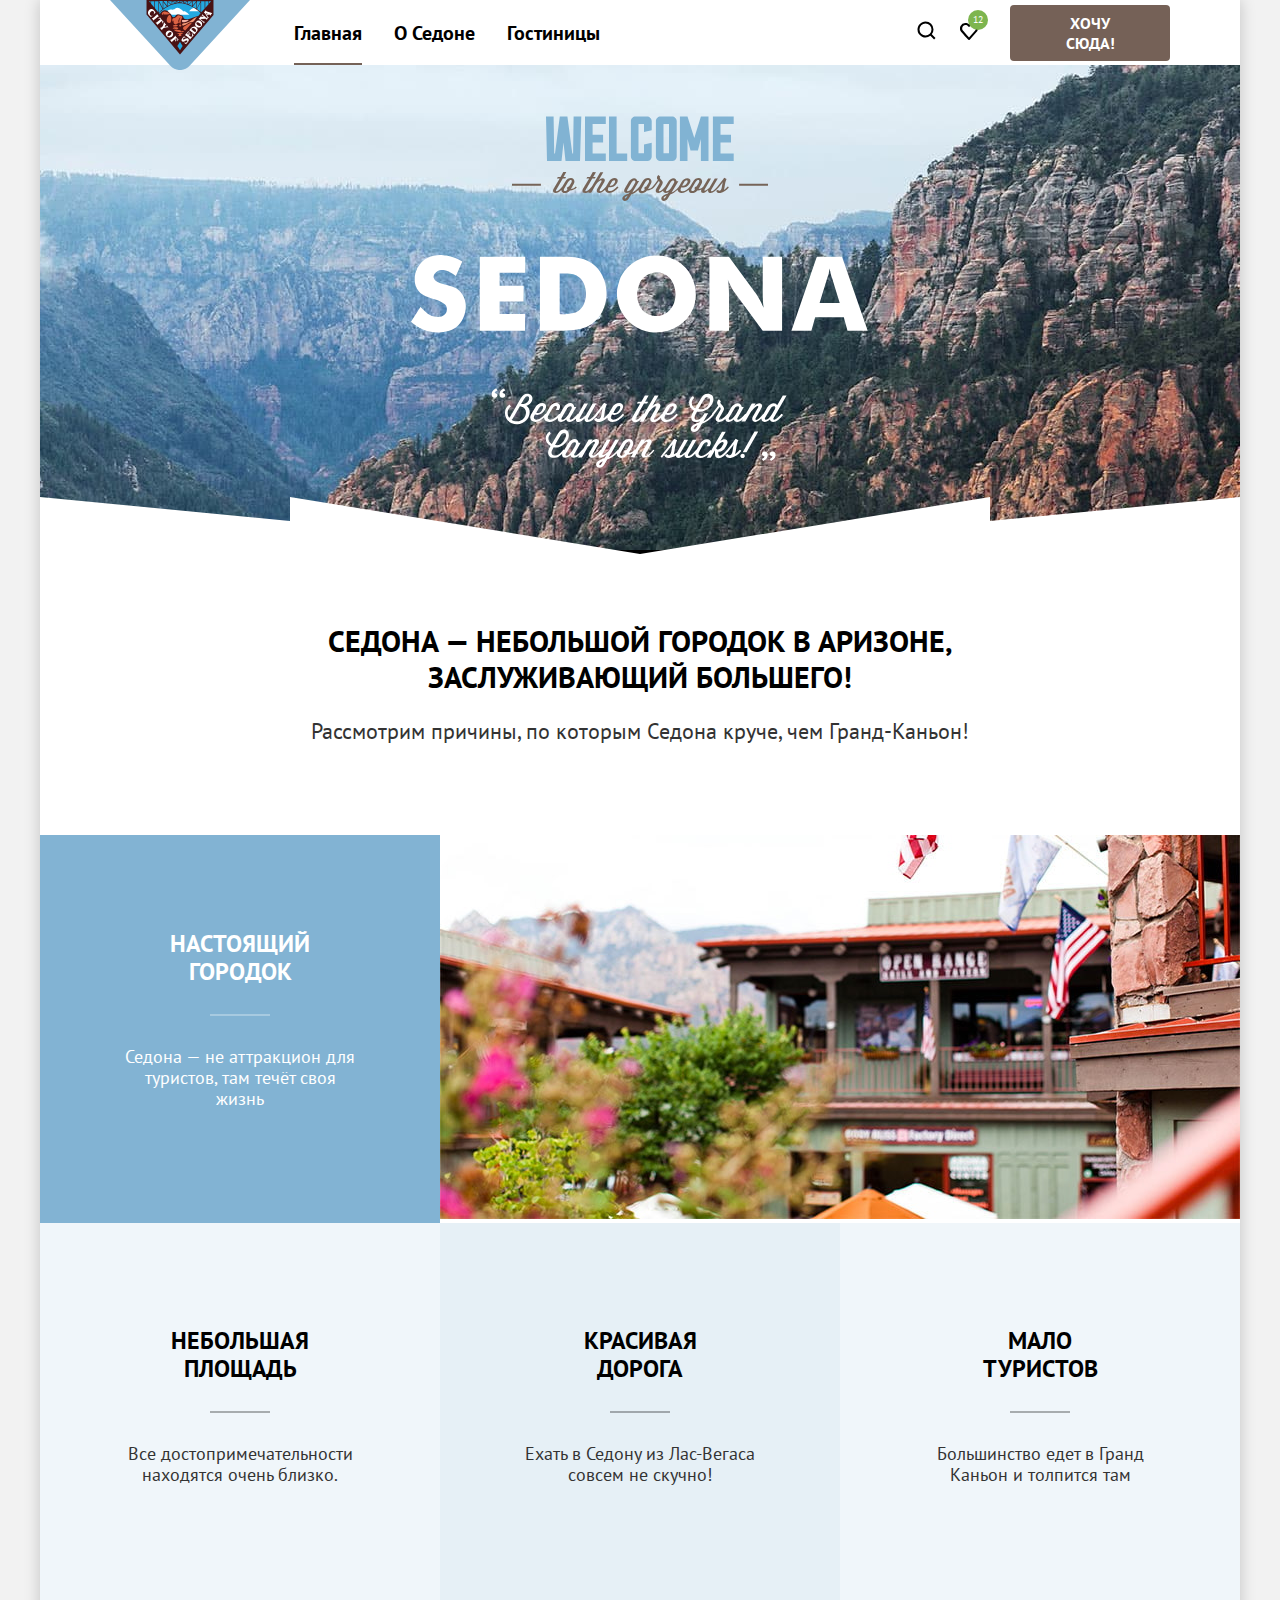
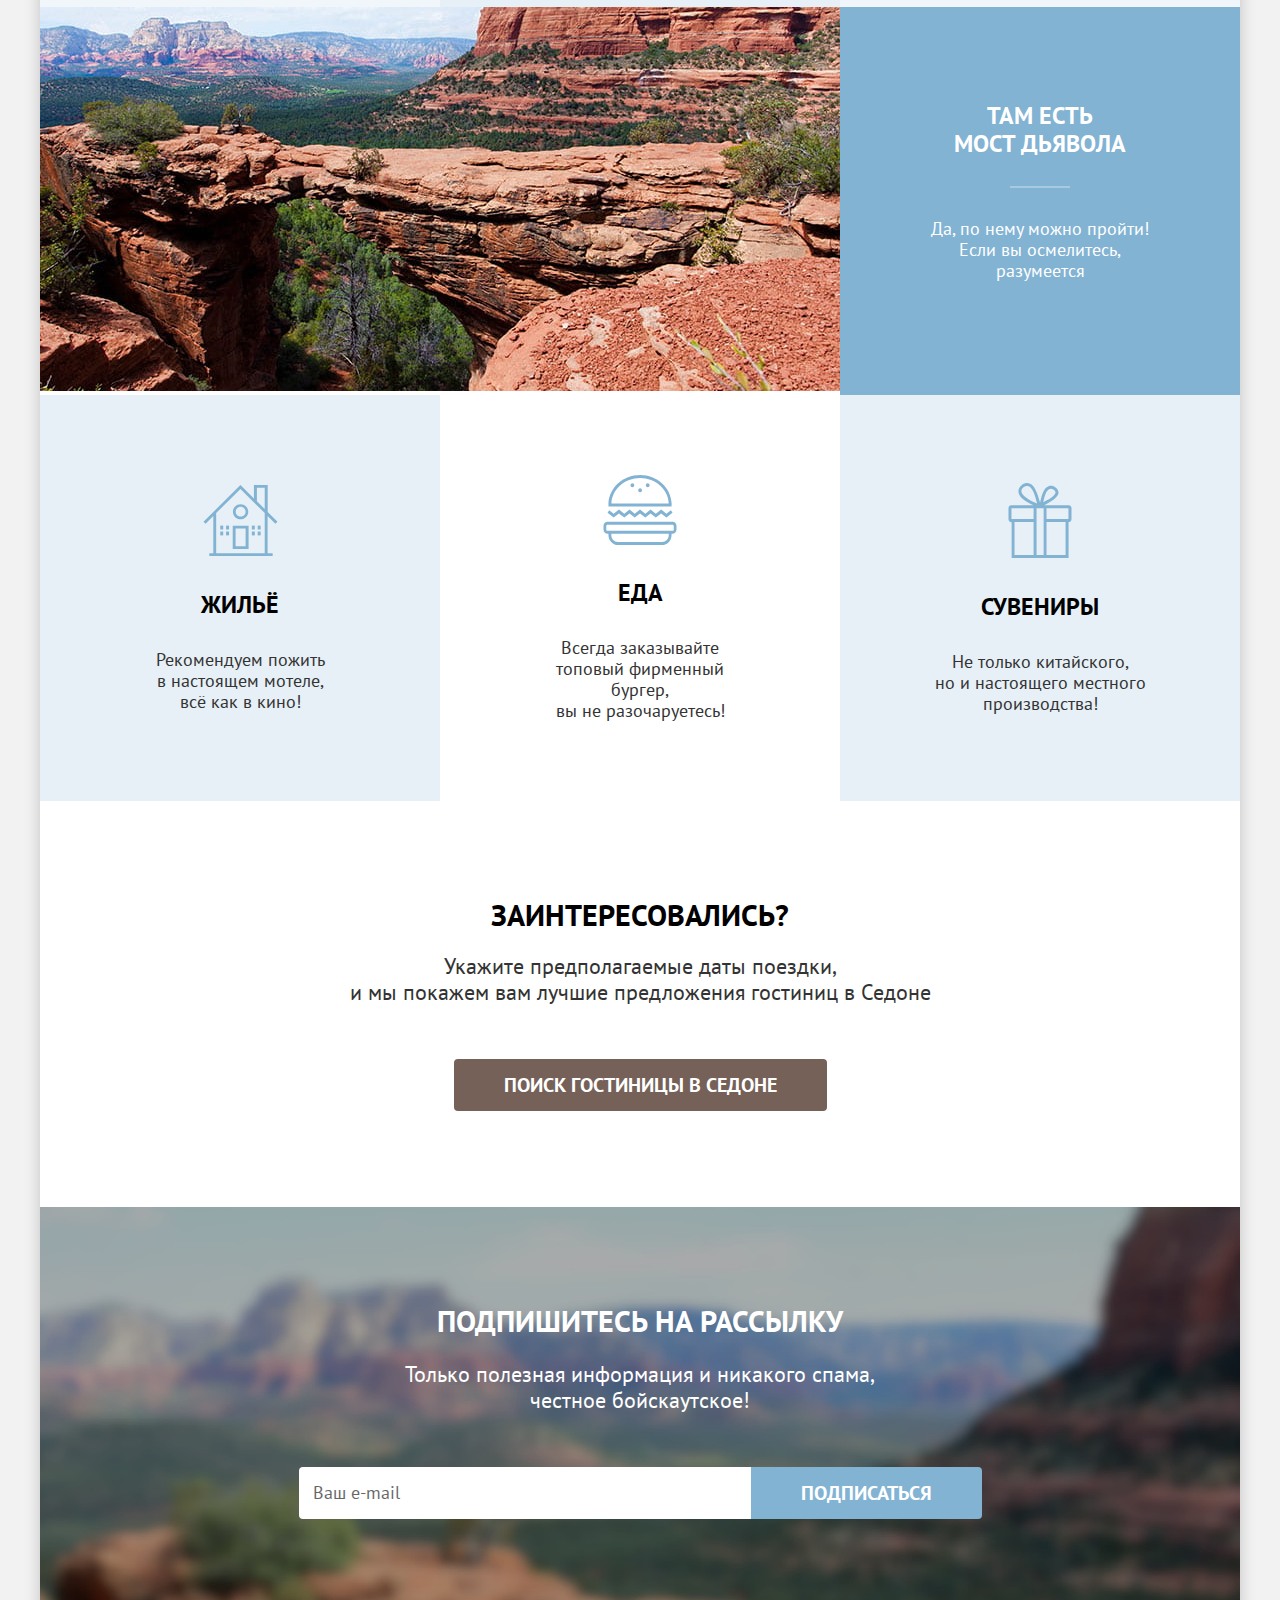
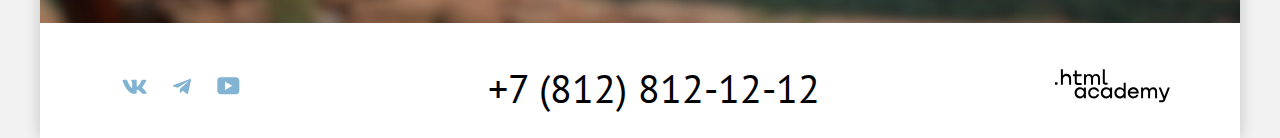
==== index.html @ c2231be4 "minor change" ====
<!DOCTYPE html>
<html lang="ru">

  <head>
    <meta charset="utf-8">
    <title>Добро пожаловать в Седону</title>
    <link rel="stylesheet" href="styles/styles.css">
    <link rel="icon" type="image/png" sizes="32x32" href="images/favicon-32x32.png">
  </head>

  <body>
    <div class="container shadow">
      <header class="main-header">
        <span>
          <img class="main-header-logo" src="images/Vectors/logo-sedona.svg" width="140" height="70"
            alt="Лого города Седона.">
        </span>
        <nav class="navigation">
          <ul class="navigation-list">
            <li class="navigation-item">
              <a class="navigation-link navigation-link-current">Главная</a>
            </li>
            <li class="navigation-item">
              <a class="navigation-link" href="">О Седоне</a>
            </li>
            <li class="navigation-item">
              <a class="navigation-link" href="catalog.html">Гостиницы</a>
            </li>
          </ul>
          <ul class="navigation-list navigation-user">
            <li class="navigation-item">
              <a class="navigation-link" href="#">
                <svg class="navigation-icon" aria-hidden="true" focusable="false" width="20" height="20" fill="none" xmlns="http://www.w3.org/2000/svg"><path d="m19.5 18-3.7-3.67a8 8 0 0 0 1.7-4.87 8 8 0 0 0-8-7.96c-4.4 0-8 3.68-8 8.06a8 8 0 0 0 12.9 6.26l3.7 3.68 1.4-1.5Zm-10-2.48a6 6 0 0 1-6-5.96 6 6 0 0 1 12 0 6 6 0 0 1-6 5.96Z"/></svg>
                <span class="visually-hidden">Поиск.</span>
              </a>
            </li>
            <li class="navigation-item">
              <a class="navigation-link" href="#">
                <svg class="navigation-icon navigation-favorites" aria-hidden="true" focusable="false" width="18" height="17" fill="none" xmlns="http://www.w3.org/2000/svg">
                  <path
                    d="M8.9 17a.9.9 0 0 1-.8-.4c-5.4-6.1-6.7-7.5-7-7.9A5.4 5.4 0 0 1 5.5 0C6.8 0 8 .5 9 1.3a5.46 5.46 0 0 1 9 4.1c0 1.3-.5 2.5-1.3 3.4l-7 7.9c-.2.2-.4.3-.8.3Zm-6-9.5c.3.4 3.5 4 6.1 6.9l6.2-7c.5-.5.7-1.2.7-2 0-1.8-1.5-3.3-3.3-3.3-1 0-2 .5-2.7 1.3-.3.3-.6.4-.9.4-.3 0-.6-.2-.8-.4-.7-.8-1.7-1.3-2.7-1.3-1.8 0-3.3 1.5-3.3 3.3-.1.9.3 1.6.7 2.1-.1 0-.1 0 0 0Z"/>
                </svg>
                <span class="visually-hidden">Избранное.</span>
                <span class="favoutites-number">12</span>
              </a>
            </li>
            <li class="navigation-item">
              <a class="header-button" href="#">Хочу сюда!</a>
            </li>
          </ul>
        </nav>
      </header>
      <main class="main-page">
        <div class="page-container">
          <div class="hero-image">
            <img class="main-picture" src="images/Vectors/welcome-all.svg" width="458" height="352"
              alt="Welcome to the gorgeous Senoda because the Grand Canyon sucks.">
            <div class="hero-bottom-zigzag"></div>
          </div>
          <section class="main-message">
            <h1 class="title">Седона — небольшой городок в Аризоне,<br>
              заслуживающий большего!
            </h1>
            <p class="subtitle">Рассмотрим причины, по которым Седона круче, чем Гранд-Каньон!</p>
          </section>
          <section class="advantages-block">
            <h2 class="visually-hidden">Преимущества.</h2>
            <ul class="advantages-list">

              <li class="advantages-item">
                <div class="advantages-wrapper advantages-blue">
                  <h3 class="advantages-title">Настоящий<br>городок</h3>
                  <p class="advantages-description-white">Седона — не аттракцион для <br> туристов, там течёт своя <br>
                    жизнь
                  </p>
                </div>
                <div class="advantages-img">
                  <img src="images/index/photo-1.jpg" width="800" height="384" alt="Фото гостиницы в Седоне.">
                </div>
              </li>

              <li class="advantages-item">
                <div class="advantages-wrapper advantages-lighter-blue">
                  <h3 class="advantages-title">Небольшая<br>площадь</h3>
                  <p class="advantages-description">Все достопримечательности <br> находятся очень близко.</p>
                </div>
              </li>

              <li class="advantages-item">
                <div class="advantages-wrapper advantages-light-blue">
                  <h3 class="advantages-title">Красивая<br>дорога</h3>
                  <p class="advantages-description">Ехать в Седону из Лас-Вегаса <br> совсем не скучно! </p>
                </div>
              </li>

              <li class="advantages-item">
                <div class="advantages-wrapper advantages-lighter-blue">
                  <h3 class="advantages-title">Мало<br>туристов</h3>
                  <p class="advantages-description">Большинство едет в Гранд <br> Каньон и толпится там</p>
                </div>
              </li>

              <li class="advantages-item">
                <div class="advantages-img">
                  <img src="images/index/photo-2.jpg" width="800" height="384" alt="Фото Моста Дьявола.">
                </div>
                <div class="advantages-wrapper advantages-blue">
                  <h3 class="advantages-title">Там есть<br>мост дьявола</h3>
                  <p class="advantages-description-white">Да, по нему можно пройти! <br> Если вы осмелитесь, <br>
                    разумеется</p>
                </div>
              </li>
              <li class="advantages-item">
                <div class="advantages-wrapper-services advantages-light-blue">
                  <div class="advantages-icon">
                    <img src="images/vectors/house.svg" width="75" height="72" alt="Иконка домика.">
                  </div>
                  <h3 class="advantages-title advantages-title-services">Жильё</h3>
                  <p class="advantages-description">Рекомендуем пожить <br> в настоящем мотеле, <br> всё как в кино!</p>
                </div>
              </li>

              <li class="advantages-item">
                <div class="advantages-wrapper-services">
                  <div class="advantages-icon">
                    <img src="images/vectors/food.svg" width="74" height="70" alt="иконка бургера.">
                  </div>
                  <h3 class="advantages-title advantages-title-services">Еда</h3>
                  <p class="advantages-description">Всегда заказывайте <br> топовый фирменный бургер, <br> вы не
                    разочаруетесь! </p>
                </div>
              </li>

              <li class="advantages-item">
                <div class="advantages-wrapper-services advantages-light-blue">
                  <div class="advantages-icon">
                    <img src="images/vectors/souvenirs.svg" width="64" height="76" alt="иконка сувенира.">
                  </div>
                  <h3 class="advantages-title advantages-title-services">Сувениры</h3>
                  <p class="advantages-description">Не только китайского, <br> но и настоящего местного <br>
                    производства!
                  </p>
                </div>
              </li>
            </ul>
          </section>
          <section class="appointment">
            <h2 class="title">Заинтересовались?</h2>
            <p class="subtitle subtitle-appointment">Укажите предполагаемые даты поездки,<br> и мы покажем вам лучшие
              предложения гостиниц в
              Седоне </p>
            <a class="newsletter-button" href="#">Поиск гостиницы в Седоне</a>
          </section>
          <section class="newsletter">
            <h2 class="title title-white">Подпишитесь на рассылку</h2>
            <p class="subtitle subtitle-white">Только полезная информация и никакого спама,<br>честное бойскаутское!</p>
            <div class="newsletter-form-button">
              <form class="newsletter-form" action="https://echo.htmlacademy.ru/" method="post">
                <label for="newsletter-email"></label>
                <input class="newsletter-email" placeholder="Ваш e-mail" type="email" name="newsletter-email"
                  id="newsletter-email" required>
                <button class="newsletter-button subscribe-button">Подписаться</button>
              </form>
            </div>
          </section>
        </div>
      </main>
      <footer class="main-footer">
        <div class="main-footer-container">
          <section class="footer-social">
            <h3 class="visually-hidden">Социальные сети.</h3>
            <ul class="footer-social-list">
              <li class="footer-social-item">
                <a class="social-item-link" href="https://vk.com/htmlacademy">
                  <span class="visually-hidden">иконка Vkontakte.</span>
                  <div class="footer-social-icon vk-button">
                    <svg class="social-icon" aria-hidden="true" focusable="false" width="25" height="15"
                      viewBox="0 0 25 15" xmlns="http://www.w3.org/2000/svg">
                      <path fill-rule="evenodd" clip-rule="evenodd"
                        d="M24.12 1.8c.16-.54 0-.94-.8-.94H20.7c-.67 0-.98.34-1.15.73 0 0-1.33 3.2-3.22 5.27-.61.6-.9.8-1.23.8-.16 0-.41-.2-.41-.75v-5.1c0-.66-.19-.95-.74-.95H9.82c-.42 0-.67.3-.67.59 0 .62.95.76 1.04 2.51v3.8c0 .83-.15.98-.48.98-.9 0-3.06-3.2-4.34-6.88-.25-.72-.5-1-1.18-1H1.57c-.75 0-.9.34-.9.73 0 .68.89 4.07 4.14 8.55 2.17 3.06 5.23 4.72 8 4.72 1.68 0 1.88-.37 1.88-1v-2.32c0-.74.16-.88.7-.88.38 0 1.05.19 2.6 1.66 1.79 1.75 2.08 2.54 3.08 2.54h2.63c.75 0 1.12-.37.9-1.1-.23-.72-1.08-1.77-2.2-3.02-.62-.71-1.54-1.48-1.82-1.86-.39-.5-.28-.71 0-1.15 0 0 3.2-4.42 3.54-5.93Z" />
                    </svg>
                  </div>
                </a>
              </li>
              <li class="footer-social-item">
                <a class="social-item-link" href="https://t.me/htmlacademy">
                  <span class="visually-hidden">иконка Telegram.</span>
                  <div class="footer-social-icon telegram-button">
                    <svg class="social-icon" aria-hidden="true" focusable="false" width="18" height="16"
                      xmlns="http://www.w3.org/2000/svg">
                      <path
                        d="M16.79.96.84 7.1c-1.09.44-1.08 1.05-.2 1.32l4.1 1.28 9.47-5.98c.44-.27.85-.13.52.17l-7.68 6.93-.28 4.22c.41 0 .6-.2.83-.41l1.99-1.94 4.13 3.06c.77.42 1.31.2 1.5-.71l2.72-12.8c.28-1.1-.43-1.61-1.16-1.28Z" />
                    </svg>
                  </div>
                </a>
              </li>
              <li class="footer-social-item">
                <a class="social-item-link" href="https://www.youtube.com/user/htmlacademyru">
                  <span class="visually-hidden">иконка Youtube.</span>
                  <div class="footer-social-icon youtube-button">
                    <svg class="social-icon" aria-hidden="true" focusable="false" width="23" height="18"
                      xmlns="http://www.w3.org/2000/svg">
                      <path
                        d="M18.94.36H3.51C1.65.36.33 1.95.33 3.76v10.09c0 1.91 1.32 3.5 3.18 3.5h15.65c1.64 0 3.17-1.59 3.17-3.4V3.76c-.22-1.8-1.53-3.4-3.39-3.4ZM7.99 12.89V4.82l7.34 4.04-7.34 4.03Z" />
                    </svg>
                  </div>
                </a>
              </li>
            </ul>
          </section>
          <section class="footer-phone">
            <div class="phone">
              <h3 class="visually-hidden">контактный телефон.</h3>
              <a class="contacts-phone" href="tel:88121212">+7 (812) 812-12-12</a>
            </div>
          </section>
          <section class="footer-developer-logo">
            <div class="developer-logo">
              <h3 class="visually-hidden">ссылка на сайт разработчика.</h3>
              <a class="footer-developer-logo-link" href="https://htmlacademy.ru/">
                <svg class="footer-logo" width="115" height="34" xmlns="http://www.w3.org/2000/svg">
                  <path
                    d="M0 13.26v2.6h2.5v-2.6H0Zm11.6-8.4c-1.6 0-2.8.7-3.6 1.7h-.1V.36h-2v15.5h2v-5.3c0-2.1 1.3-3.6 3.3-3.6 1.8 0 2.9 1.4 2.9 3.2v5.7h2v-6.1c.1-3-1.8-4.9-4.5-4.9Zm15 .3h-4.8v-3.7h-2v3.8h-1.9v2h1.9v6c0 1.7 1 2.7 2.7 2.7h4.1v-2h-3.7c-.7 0-1.1-.4-1.1-1.1v-5.7h4.8v-2Zm14.5-.2c-1.6 0-2.9.8-3.5 2.1h-.1c-.6-1.2-1.8-2.1-3.4-2.1-1.4 0-2.5.8-3.1 1.8h-.1v-1.6H29v10.6h2v-5.4c0-2 1-3.5 2.6-3.5 1.5 0 2.4 1 2.4 2.6v6.3h2v-5.6c0-2.4 1.4-3.3 2.6-3.3 1.5 0 2.4 1 2.4 2.6v6.3h2v-6.5c.1-2.5-1.4-4.3-3.9-4.3Zm6.7 8.1c0 1.7 1 2.7 2.8 2.7h2v-2h-1.7c-.7 0-1.1-.4-1.1-1.1V.36h-2v12.7Zm-18.9 7c-.9-1.1-2.2-1.8-3.9-1.8-3.1 0-5.4 2.3-5.4 5.6s2.3 5.6 5.4 5.6c1.8 0 3-.8 3.8-1.9h.1v1.6h2v-10.6h-2v1.5Zm-3.6 7.4c-2.2 0-3.6-1.6-3.6-3.6s1.4-3.6 3.6-3.6 3.6 1.6 3.6 3.6c0 1.9-1.4 3.6-3.6 3.6Zm18.9-5.1c-.5-2.4-2.6-4.1-5.4-4.1a5.4 5.4 0 0 0-5.6 5.6c0 3.1 2.2 5.6 5.6 5.6 2.8 0 4.9-1.8 5.4-4.2h-2.1a3.4 3.4 0 0 1-3.3 2.3c-2.2 0-3.6-1.6-3.6-3.6s1.4-3.6 3.6-3.6c1.6 0 2.8 1 3.3 2.2h2.1v-.2Zm10.9-2.3c-.9-1.1-2.2-1.8-3.9-1.8-3.1 0-5.4 2.3-5.4 5.6s2.3 5.6 5.4 5.6c1.8 0 3-.8 3.8-1.9h.1v1.6h2v-10.6h-2v1.5Zm-3.6 7.4c-2.2 0-3.6-1.6-3.6-3.6s1.4-3.6 3.6-3.6 3.6 1.6 3.6 3.6c0 1.9-1.5 3.6-3.6 3.6Zm17.2-7.3c-.9-1.1-2.2-1.9-3.9-1.9-3.1 0-5.4 2.3-5.4 5.6s2.2 5.6 5.4 5.6c1.7 0 3-.8 3.8-1.8h.1v1.5h2v-15.4h-2v6.4Zm-3.6 7.3c-2.2 0-3.6-1.6-3.6-3.6s1.4-3.6 3.6-3.6 3.6 1.6 3.6 3.6c-.1 2-1.5 3.6-3.6 3.6Zm13.2-9.2c-3.3 0-5.5 2.5-5.5 5.6 0 3 2.1 5.6 5.5 5.6 2.5 0 4.5-1.3 5.2-3.6h-2.1c-.5 1-1.6 1.6-3 1.6-1.9 0-3.3-1.3-3.4-2.9h8.8c.2-3.6-2-6.3-5.5-6.3Zm0 1.9c1.7 0 3 1 3.3 2.6h-6.5c.3-1.5 1.5-2.6 3.2-2.6Zm19.9-1.9c-1.6 0-2.9.8-3.6 2h-.1c-.6-1.2-1.8-2-3.4-2-1.4 0-2.5.7-3.1 1.8v-1.5h-1.9v10.6h2v-5.4c0-2 1-3.4 2.6-3.5 1.5 0 2.4 1 2.4 2.6v6.3h2v-5.6c0-2.4 1.4-3.3 2.6-3.3 1.5 0 2.4 1 2.4 2.6v6.3h2v-6.5c.1-2.6-1.4-4.4-3.9-4.4Zm11.2 9.1-3.6-8.9h-2.2l4.8 11.6c-.3.9-.7 1.2-1.7 1.2h-2.5v2h2.5c1.8 0 2.8-.8 3.5-2.6l4.7-12.2h-2.1l-3.4 8.9Z" />
                </svg>
              </a>
            </div>
          </section>
        </div>
      </footer>
      <div class="modal-container modal-container-close">
        <div class="modal modal-search">
          <button class="modal-close-button">
            <span class="visually-hidden">Закрыть.</span>
          </button>
          <section class="modal-content">
            <h2 class="modal-title">Поиск гостиницы в Седоне</h2>
            <form class="search-form" action="https://echo.htmlacademy.ru/" method="post">
              <div class="field-group field-group-arrival">
                <label class="input-title input-title-arrival" for="arrival-date">Дата Заезда:</label>
                <input class="input-field input-field-arrival-departure" type="text" id="arrival-date"
                  name="arrival-date" value="27 апреля 2020" required>
                <span class="input-field-warning">Мы не можем отправить вас в прошлое.</span>
              </div>
              <div class="field-group field-group-departure">
                <label class="input-title input-title-departure" for="departure-date">Дата Выезда:</label>
                <input class="input-field input-field-arrival-departure" type="text" id="departure-date"
                  name="departure-date" value="1 сентября 2023" required>
                <span class="input-field-warning">На эти даты есть свободные номера. Пока есть.</span>
              </div>
              <div class="people">
                <div class="field-group-people">
                  <label class="input-title input-title-adults" for="adults">Взрослые:</label>
                  <div class="quantity-adults">
                    <button class="button-minus" type="button">
                      <span class="visually-hidden">Кнопка уменьшающая количество взрослых.</span>
                    </button>
                    <input class="input-field input-field-adults-kids" type="number" step="1" id="adults"
                      name="adults-amount" value="2" required>
                    <button class="button-plus" type="button">
                      <span class="visually-hidden">Кнопка увеличивающая количество взрослых.</span>
                    </button>
                  </div>
                </div>
                <div class="field-group-people">
                  <div class="kids-tooltip">
                    <label class="input-title input-title-kids" for="kids">Дети:</label>
                    <span class="tooltip">
                      <button class="tooltip-toggle" type="button" aria-labelledby="tooltip-label-date">
                        <svg width="26" height="26" viewBox="0 0 26 26" fill="none" xmlns="http://www.w3.org/2000/svg">
                          <circle cx="13" cy="13" r="13" fill="#83b3d3" />
                          <path fill-rule="evenodd" clip-rule="evenodd" d="M12 7h2v2h-2V7Zm2 12h-2v-9h2v9Z"
                            fill="#fff" />
                        </svg>
                      </button>
                      <span class="tooltip-text" role="tooltip" id="tooltip-label-date">Укажите количество детей,
                        которые
                        будут с вами, возраст которых от 6 до 18 лет. Дети до 6 лет размещаются бесплатно.</span>
                    </span>
                  </div>
                  <div class="quantity-kids">
                    <button class="button-minus" type="button">
                      <span class="visually-hidden">Кнопка уменьшающая количество детей.</span>
                    </button>
                    <input class="input-field input-field-adults-kids" type="number" step="1" id="kids"
                      name="kids-amount" value="2" required>
                    <button class="button-plus" type="button">
                      <span class="visually-hidden">Кнопка увеличивающая количество детей.</span>
                    </button>
                  </div>
                </div>
              </div>
              <button class="search-form-button" type="submit">Найти</button>
            </form>
          </section>
        </div>
      </div>
    </div>
  </body>

</html>
---- styles/styles.css ----
@font-face {
  font-family: "PT Sans";
  font-style: normal;
  font-weight: 400;
  src: url("../fonts/ptsans-400.woff2") format("woff2");
  font-display: swap;
}

@font-face {
  font-family: "PT Sans";
  font-style: normal;
  font-weight: 700;
  src: url("../fonts/ptsans-700.woff2") format("woff2");
  font-display: swap;
}

*,
*::before,
*::after {
  box-sizing: border-box;
}

html {
  height: 100%;
}

img {
  max-width: 100%;
  object-fit: contain;
}

.visually-hidden {
  position: absolute;
  width: 1px;
  height: 1px;
  margin: -1px;
  border: 0;
  padding: 0;
  white-space: nowrap;
  clip-path: inset(100%);
  clip: rect(0 0 0 0);
  overflow: hidden;
}

body {
  min-width: 1200px;
  display: flex;
  margin: 0 auto;
  flex-direction: column;
  font-family: "PT Sans", "Arial", sans-serif;
  font-size: 18px;
  line-height: 21px;
  color: #333333;
  background-color: #f2f2f2;
}

.container {
  width: 1200px;
  margin: 0 auto;
  box-shadow: 0 0 15px rgba(0, 0, 0, 0.2);
}

/* Header */

.main-header {
  position: relative;
  color: #000000;
  background-color: #ffffff;
}

.main-header-logo {
  position: absolute;
  left: 70px;
  z-index: 1;
}

.page-container {
  margin: 0 auto;
  color: #000000;
  background-color: #ffffff;
}

.navigation {
  display: flex;
  justify-content: space-between;
  width: 1060px;
  margin: 0 auto;
  padding-left: 168px;
}

.navigation-list {
  display: flex;
  justify-content: start;
  align-items: center;
  flex-wrap: wrap;
  width: 470px;
  margin: 0;
  padding: 0;
  list-style-type: none;
}

.navigation-user {
  justify-content: flex-end;
  width: 400px;
}

.navigation-link {
  position: relative;
  display: block;
  padding: 20px 16px;
  font-size: 20px;
  line-height: 24px;
  font-weight: 700;
  text-align: center;
  text-decoration: none;
  text-transform: none;
  color: inherit;
  background-color: transparent;
}

.navigation-link:focus {
  outline: none;
  opacity: 50%;
}

.navigation-link-current {
  position: relative;
}

.navigation-link-current::before {
  position: absolute;
  top: auto;
  content: "";
  height: 2px;
  width: calc(100% - 32px);
  bottom: 0;
  background-color: #756257;
  z-index: 1;
}

.navigation-icon {
  fill: #000000;
}

.navigation-user .navigation-link {
  padding: 20px 12px;
}

.navigation-favorites {
  position: relative;
}

.favoutites-number {
  position: absolute;
  top: 9px;
  left: 20px;
  display: flex;
  align-items: center;
  justify-content: center;
  width: 20px;
  height: 20px;
  background-color: #7db54f;
  font-size: 10px;
  font-weight: 400;
  color: #ffffff;
  border-radius: 50%;
}


.header-button {
  display: inline-block;
  background-color: #756157;
  border: none;
  width: 160px;
  padding: 8px 34px;
  margin-left: 20px;
  text-align: center;
  font-size: 16px;
  line-height: 20px;
  font-weight: 700;
  text-decoration: none;
  text-transform: uppercase;
  color: #ffffff;
  border-radius: 4px;
  cursor: pointer;
}

.header-button:hover,
.header-button:focus {
  background-color: #615048;
  outline: none;
}

.header-button:active {
  background-color: #756157;
  color: rgba(255, 255, 255, 0.3);
}

.header-button:disabled {
  background-color: #e5e5e5;
}

/* Главная страница */

.hero-image {
  display: block;
  width: 1200px;
  color: #000000;
  padding-top: 51px;
  background-color: #000000;
  background-image: url("../images/index/index-background.jpg");
  background-repeat: no-repeat;
  text-align: center;
}

.hero-bottom-zigzag {
  background-image: url("../images/vectors//vector.svg");
  background-repeat: no-repeat;
  background-position: center bottom;
  height: 82px;
}

.main-message {
  display: block;
  padding: 69px 90px;
  background-color: #ffffff;
  color: #000000;
  text-align: center;
  margin: 0;
}

.title {
  font-weight: 700;
  font-size: 30px;
  line-height: 36px;
  text-transform: uppercase;
  margin: 0;
  padding: 0;
}

.advantages-list {
  display: flex;
  flex-direction: row;
  flex-wrap: wrap;
  margin: 0;
  padding: 0;
  text-align: center;
  list-style-type: none;
}


.advantages-item {
  display: flex;
  flex-direction: row;
  margin: 0;
  padding: 0;
}

.advantages-wrapper {
  display: flex;
  flex-direction: column;
  align-content: center;
  justify-content: center;
  width: 400px;
  min-height: 384px;
  padding: 92px 85px 111px 85px;
}

.advantages-wrapper-services {
  display: flex;
  flex-direction: column;
  align-content: center;
  justify-content: center;
  width: 400px;
  min-height: 384px;
  padding: 80px 85px 80px 85px;
}

.advantages-icon {
  margin-bottom: 30px;
}

.advantages-title {
  position: relative;
  display: flex;
  flex-direction: column;
  align-items: center;
  margin: 0;
  margin-bottom: 60px;
  font-weight: 700;
  font-size: 24px;
  line-height: 28px;
  text-transform: uppercase;
}

.advantages-title.advantages-title-services::after {
  display: none;
}

.advantages-title::after {
  content: "";
  position: absolute;
  bottom: -30px;
  width: 60px;
  height: 2px;
  background-color: rgba(0, 0, 0, 0.3);
}

.advantages-blue .advantages-title::after {
  background-color: rgba(255, 255, 255, 0.3);
}

.advantages-title-services {
  margin: 0;
  margin-bottom: 30px;
}

.advantages-blue {
  display: flex;
  flex-direction: column;
  background-color: #82b3d3;
  color: #ffffff;
}

.advantages-lighter-blue {
  background-color: rgba(131, 179, 211, 0.12);
  color: #000000;
}

.advantages-light-blue {
  background-color: rgba(131, 179, 211, 0.2);
  color: #000000;
}


.appointment {
  margin-top: 96px;
  margin-bottom: 96px;
  text-align: center;
}

.title-white {
  color: #ffffff;
}

.title-black {
  color: #000000;
}

.subtitle {
  font-size: 22px;
  line-height: 26px;
  font-weight: 400;
  text-align: center;
  text-transform: none;
  margin-top: 23px;
  color: #333333;
}

.subtitle-appointment {
  margin-top: 20px;
  margin-bottom: 54px;
}

.advantages-description {
  color: #333333;
  margin: 0;
}

.advantages-description-white {
  color: #ffffff;
  margin: 0%;
}

.subtitle-white {
  color: #ffffff;
  margin-top: 22px;
  margin-bottom: 54px;
}

.subtitle-black {
  color: #000000;
  margin-top: 22px;
  margin-bottom: 54px;
}

.newsletter-no-pic {
  display: flex;
  flex-direction: column;
  align-items: center;
  text-align: center;
  color: #000000;
  background-color: #ffffff;
  background-size: 100% auto;
  padding: 96px 258px 104px 258px;
  margin: 0 auto;
}

.newsletter {
  display: flex;
  flex-direction: column;
  align-items: center;
  text-align: center;
  color: #ffffff;
  background-color: #000000;
  background-image: url("../images/index/index-subscribe-1.jpg");
  background-size: 100% auto;
  background-position: top;
  background-repeat: no-repeat;
  padding: 96px 258px 104px 258px;
}

.newsletter-button {
  display: inline-block;
  font: inherit;
  font-size: 20px;
  line-height: 36px;
  font-weight: 700;
  text-align: center;
  text-decoration: none;
  text-transform: uppercase;
  background-color: #756157;
  border: none;
  color: #ffffff;
  max-width: 400px;
  padding: 8px 50px 8px 50px;
  border-radius: 4px;
  margin: 0;
}

.newsletter-button:hover,
.newsletter-button:focus {
  background-color: #615048;
  outline: none;
}

.newsletter-button:active {
  background-color: #756157;
  color: rgba(255, 255, 255, 0.3);
}

.newsletter-button:disabled {
  background-color: #e5e5e5;
}

.newsletter-email {
  font: inherit;
  font-size: 18px;
  line-height: 24px;
  font-weight: 400;
  text-align: left;
  text-decoration: none;
  background-color: #ffffff;
  color: rgba(0, 0, 0, 0.6);
  border: none;
  width: 452px;
  border-radius: 4px 0 0 4px;
  padding-left: 14px;
  margin: 0;
}

.newsletter-email::placeholder {
  color: #000000;
  opacity: 60%;
}

.newsletter-email-gray {
  background-color: #f2f2f2;
}

.newsletter-email:focus {
  outline: none;
  border: 3px solid #83b3d3;
  padding-left: 11px;
}

.newsletter-email:active {
  outline: none;
  border: 2px solid #3f5e72;
  padding-left: 12px;
}

.newsletter-form {
  display: flex;
  flex-direction: row;
}

.subscribe-button {
  display: inline-block;
  background-color: #82b3d3;
  max-width: 275px;
  border-radius: 0 4px 4px 0;
  cursor: pointer;
}

.subscribe-button:hover,
.subscribe-button:focus {
  background-color: #68a2ca;
  outline: none;
}

.subscribe-button:active {
  background-color: #82b3d3;
  color: rgba(255, 255, 255, 0.3);
}

.subscribe-button:disabled {
  background-color: #e5e5e5;
}

/* Каталог */


.sedona-hotels-filter {
  padding: 32px 70px 70px 70px;
  max-width: 1200px;
  min-height: 412px;
  background-image: url("../images/catalog/catalog-background.jpg");
  background-size: cover;
  background-position: top;
  color: #ffffff;
  background-color: #000000;
  background-repeat: no-repeat;
}

.inner-header {
  width: 1086px;
  margin: 0;
}

.inner-header-title {
  font-weight: 700;
  font-size: 60px;
  line-height: 78px;
  text-align: left;
  text-transform: none;

  margin: 0;
  padding: 0;
}

.breadcrubms {
  display: flex;
  flex-wrap: wrap;
  margin: 0;
  padding: 0;
  padding-top: 11px;
  padding-bottom: 40px;
  color: #ffffff;
  list-style-type: none;
}

.breadcrumb-logo {
  fill: #ffffff;
}

.breadcrumbs-icon {
  display: block;
  padding-right: 40px;
}


.breadcrubms-item {
  display: flex;
  align-items: center;
  margin-right: 11px;
}

.breadcrubms-item::after {
  display: block;
  content: " ";
  width: 6px;
  height: 10px;
  background-image: url("../images/vectors/breadcrumbs-arrow.svg");
  background-repeat: no-repeat;
  background-position: center;
  margin-left: 11px;
}

.breadcrubms-item:last-child {
  margin-right: 0;
}

.breadcrubms-item:last-child::after {
  display: none;
}

.breadcrubms-link {
  font-weight: 400;
  font-size: 16px;
  line-height: 21px;
  text-align: left;
  text-decoration: none;
  text-transform: none;
  color: #ffffff;
}

.breadcrubms-link:focus {
  outline: none;
  opacity: 60%;
}

.price-slider {
  max-width: 290px;
}

.filter-price {
  position: relative;
  display: flex;
}

.search-filter-field {
  margin-right: 2px;
  padding: 12px 42px 12px 20px;
  font: inherit;
  font-size: 18px;
  line-height: 24px;
  font-weight: 700;
  border: 0;
  background-color: #f2f2f2;
  color: #000000;
  width: 143px;

  border-radius: 4px 0 0 4px;
}

.search-filter-field::-webkit-outer-spin-button,
.search-filter-field::-webkit-inner-spin-button {
  appearance: none;
  margin: 0;
}

.search-filter-field-right {
  border-radius: 0 4px 4px 0;
}

.search-filter-field:focus {
  border: 3px solid #83b3d3;
  outline: none;
  padding: 9px 39px 9px 17px;
}

.search-filter-field:active {
  border: 2px solid #000000;
  padding: 10px 40px 10px 18px;
}

.filter-price::before {
  top: 13px;
  left: 107px;
  position: absolute;
  content: "от";
  font-size: 18px;
  line-height: 24px;
  font-weight: 400;
  color: rgba(0, 0, 0, 0.3);
}

.filter-price::after {
  position: absolute;
  content: "до";
  top: 13px;
  right: 22px;
  font-size: 18px;
  line-height: 24px;
  font-weight: 400;
  color: rgba(0, 0, 0, 0.3);
}

.range-scale {
  position: relative;
  width: 288px;
  height: 4px;
  margin-top: 43px;
  background-color: rgb(255, 255, 255, 0.3);
}

.range-bar {
  position: absolute;
  height: 4px;
  background-color: #ffffff;
}

.range-toggle {
  position: absolute;
  width: 20px;
  height: 20px;
  background-color: #ffffff;
  border: none;
  border-radius: 5px;
  cursor: point;
}

.range-toggle:focus {
  outline: 3px solid #83b3d3;
}

.range-toggle:active {
  outline: 2px solid #83b3d3;
}

.toggle-min {
  top: -8px;
  left: 0;
}

.toggle-max {
  top: -8px;
  left: 207px;
}

.search-filter {
  display: flex;
  justify-content: space-between;
}

.search-filter-list {
  list-style-type: none;
  margin: 0;
  padding: 0;
}

.custom-checkbox {
  position: absolute;
  z-index: -1;
  opacity: 0;
}

.custom-checkbox + label {
  display: inline-flex;
  align-items: center;
  user-select: none;
}

.custom-checkbox + label::before {
  content: "";
  display: inline-block;
  width: 20px;
  height: 20px;
  border-radius: 4px;
  margin-right: 16px;
  background-color: #ffffff;
  background-repeat: no-repeat;
  background-position: center center;
}

.custom-checkbox:checked + label::before {
  background-image: url("../images/vectors/check-icon.svg");
}

.custom-checkbox + label:hover::before,
.search-filter-label:hover {
  opacity: 60%;
}

.custom-checkbox:focus + label::before {
  outline: 3px solid #83b3d3;
}

.custom-checkbox + label:active::before,
.search-filter-label:active {
  opacity: 30%;
  ;
}

.custom-radio {
  position: absolute;
  z-index: -1;
  opacity: 0;
}

.custom-radio + label {
  display: inline-flex;
  align-items: center;
  user-select: none;
}

.custom-radio + label::before {
  content: "";
  display: inline-block;
  width: 20px;
  height: 20px;
  border-radius: 50%;
  margin-right: 16px;
  background-color: #ffffff;
  background-repeat: no-repeat;
  background-position: center center;
}

.custom-radio:checked + label::before {
  width: 20px;
  height: 20px;
  border-radius: 50%;
  background-color: #3f5e72;
  border: 5px solid #ffffff;
}

.custom-radio + label:hover::before,
.search-filter-label:hover {
  opacity: 60%;
  ;
}

.custom-radio:focus + label::before,
.custom-radio:focus:not(:checked) + label::before {
  outline: 3px solid #83b3d3;
}

.custom-radio + label:active::before,
.search-filter-label:active {
  opacity: 30%;
}

.search-filter-item {
  display: block;
  font: inherit;
  font-size: 18px;
  line-height: 21px;
}

.search-filter-item:not(:last-child) {
  margin-bottom: 17px;
}

.search-filter-title {
  font-weight: 700;
  font-size: 20px;
  line-height: 24px;
  text-align: left;
  text-decoration: none;
  text-transform: none;
  color: #ffffff;
  padding: 0;
  margin-bottom: 32px;
}

.infrastructure {
  border: none;
  padding: 0;
  margin: 0;
  margin-right: 71px;
  max-width: 180px;
}

.infrastructure-accomodation {
  display: flex;
  margin-right: 84px;
}

.accomodation {
  border: none;
  padding: 0;
  margin: 0;
  max-width: 180px;
}

.price {
  border: none;
  padding: 0;
  margin: 0;
}

.filter-buttons {
  display: flex;
  flex-direction: column;
}

.button-hotels-search {
  display: block;
  background-color: #82b3d3;
  border: none;
  color: #ffffff;
  width: 191px;
  padding: 7px 30px;
  margin: 0;
  margin-top: 56px;
  margin-bottom: 32px;
  font: inherit;
  text-align: center;
  text-decoration: none;
  font-size: 16px;
  line-height: 21px;
  font-weight: 700;
  text-transform: uppercase;
  border-radius: 4px;
  cursor: pointer;
}

.button-hotels-search:hover,
.button-hotels-search:focus {
  background-color: #68a2ca;
  outline: none;
}

.button-hotels-search:active {
  background-color: #82b3d3;
  color: rgba(255, 255, 255, 0.3);
}

.button-hotels-search:disabled {
  background-color: #e5e5e5;
}

.button-hotels-search-reset {
  display: block;
  margin: 0;
  background-color: transparent;
  border: none;
  color: #ffffff;
  width: 191px;
  padding-top: 8px;
  padding-bottom: 8px;
  font: inherit;
  text-align: center;
  text-decoration: none;
  font-size: 16px;
  line-height: 20px;
  font-weight: 700;
  text-transform: uppercase;
  cursor: pointer;
  border-radius: 4px;
}

.button-hotels-search-reset:hover {
  color: rgba(255, 255, 255, 0.3);
}

.button-hotels-search-reset:focus {
  border: 3px solid #83b3d3;
  padding-top: 5px;
  padding-bottom: 5px;
  outline: none;
}

.button-hotels-search-reset:active {
  color: rgba(255, 255, 255, 0.3);
}

.button-hotels-search-reset:disabled {
  color: rgba(255, 255, 255, 0.1);
}

.hotels-found {
  font-weight: 700;
  font-size: 30px;
  line-height: 36px;
  text-align: left;
  text-decoration: none;
  text-transform: uppercase;
  color: #000000;
  max-width: 400px;
  padding: 0;
  margin: 0;
}

.sorting {
  display: flex;
  justify-content: space-between;
  align-items: center;
  padding: 49px 70px 37px 70px;
  color: #000000;
  background-color: #ffffff;
}

.sorting-list-preferences {
  display: block;
  width: 292px;
  height: 49px;
  padding: 12px 19px;
  font: inherit;
  font-size: 18px;
  line-height: 21px;
  border: 2px solid #e5e5e5;
  border-radius: 4px;
  appearance: none;
}

.sorting-list-preferences:hover,
.sorting-list-preferences:focus {
  border-color: #68a2ca;
  outline: none;
}

.sorting-list-preferences:active {
  border-color: #3f5e72;
  outline: none;
}

.sorting-list {
  position: relative;
  margin-left: 130px;
}

.sorting-list::before {
  position: absolute;
  content: "";
  background-image: url("../images/vectors/sorting-arrow.svg");
  width: 12px;
  height: 7px;
  top: 20px;
  right: 19px;
  z-index: 1;
}

.sorting-view {
  display: flex;
  flex-wrap: wrap;
  align-items: center;
  justify-content: end;
  max-width: 250px;
}

.sorting-view-button {
  width: 48px;
  height: 48px;
  padding: 17px 16px;
  border: solid 2px #e5e5e5;
  margin-left: 8px;
  border-radius: 4px;
  margin-bottom: 5px;
}

.sorting-view-button:first-child {
  margin-left: 0;
}

.sorting-view-button.view-icons {
  background-image: url("../images/vectors/view-iconss.svg");
  background-repeat: no-repeat;
  background-position: center;
}

.sorting-view-button.view-list {
  background-image: url("../images/vectors/view-listt.svg");
  background-repeat: no-repeat;
  background-position: center;
}

.sorting-view-button.view-gallery {
  background-image: url("../images/vectors/view-galleryy.svg");
  background-repeat: no-repeat;
  background-position: center;
}

.sorting-view-button:hover,
.sorting-view-button:active {
  border-color: #000000;
}

.sorting-view-button:focus {
  border-color: #68a2ca;
  outline: none;
}

.sorting-view-button:last-child {
  margin-right: 0;
}

.hotel-list {
  display: grid;
  grid-template-columns: repeat(3, 340px);
  list-style-type: none;
  margin: 0;
  margin-left: 70px;
  margin-right: 70px;
  padding: 0;
  padding-bottom: 80px;
  gap: 20px;
}

.hotel-card {
  padding: 20px;
  border: 1px solid #e6e6e6;
  border-radius: 4px;
}

.hotel-image {
  padding-bottom: 16px;
}

.hotel-info {
  display: grid;
  grid-template-columns: 140px 140px;
  gap: 16px 20px;
}

.hotel-name {
  font-weight: 700;
  font-size: 24px;
  line-height: 28px;
  text-align: left;
  text-decoration: none;
  text-transform: none;
  color: #000000;
  padding: 0;
  padding-bottom: 16px;
  margin: 0;
}

.accomodation-description {
  margin: 0;
  padding: 0;
}

.accomodation-price {
  margin: 0;
  padding: 0;
  justify-self: end;
}

.favorites-button {
  display: inline-block;
  background-color: #756157;
  border: none;
  color: #ffffff;
  size: 140px;
  margin: 0;
  padding: 8px 15px;
  text-align: center;
  text-decoration: none;
  font-size: 16px;
  line-height: 20px;
  font-weight: 700;
  text-transform: uppercase;
  border-radius: 4px;
  cursor: pointer;
}

.favorites-button:hover,
.favorites-button:focus {
  background-color: #615048;
  outline: none;
}

.favorites-button:active {
  background-color: #756157;
  color: rgba(255, 255, 255, 0.3);
}

.favorites-yes {
  background-color: #7db54f;
}

.favorites-yes:hover,
.favorites-yes:focus {
  background-color: #6c9e42;
}

.favorites-yes:active {
  background-color: #7db54f;
  color: rgba(255, 255, 255, 0.3);
}

.favorites-not {
  background-color: #82b3d3;
}

.favorites-not:hover,
.favorites-not:focus {
  background-color: #68a2ca;
}

.favorites-not:active {
  background-color: #82b3d3;
  color: rgba(255, 255, 255, 0.3);
}

.rating {
  display: inline-block;
  border: none;
  background-color: #f2f2f2;
  color: #000000;
  font-weight: 400;
  size: 140px;
  margin: 0;
  padding: 8px 15px;
  text-align: center;
  text-decoration: none;
  font-size: 16px;
  line-height: 20px;
  text-transform: uppercase;
  border-radius: 4px;
}

.hotel-stars-raiting {
  display: block;
  margin: 0;
  padding: 0;
  max-width: 143px;
  height: 20px;
  background: url("../images/vectors/star.svg");
  background-repeat: space;
  margin-top: 10px;
}

.hotel-stars-raiting.five-stars {
  width: 107px;
}

.hotel-stars-raiting.four-stars {
  width: 89px;
}

.hotel-stars-raiting.three-stars {
  width: 66px;
}

.hotel-stars-raiting.two-stars {
  width: 42px;
}

.hotel-stars-raiting.one-star {
  width: 25px;
}

.hotels {
  background-color: #ffffff;
  margin: 0;
}

.pagination-section {
  position: relative;
  display: flex;
  flex-wrap: wrap;
  margin: 0;
  padding-left: 70px;
  padding-bottom: 60px;
  min-width: 1060px;

  list-style-type: none;
}

.pagination-section::before {
  position: absolute;
  content: "";
  display: block;
  width: 1060px;
  height: 1px;
  top: -40px;
  background-color: #e6e6e6;
  z-index: 1;
}

.pagination-item {
  margin-right: 8px;
}

.pagination-item:nth-child(5) {
  margin-right: 0;
}

.pagination-link {
  font-size: 20px;
  line-height: 36px;
  font-weight: 700;
  padding-top: 12px;
  padding-bottom: 12px;
  color: #ffffff;
  background-color: #82b3d3;
  min-width: 60px;
  min-height: 60px;
  display: block;
  box-sizing: border-box;
  border-radius: 4px;
  text-align: center;
  text-transform: uppercase;
  text-decoration: none;
}

.pagination-current {
  color: #000000;
  background-color: #f2f2f2;
}


.pagination-link:hover,
.pagination-link:focus {
  background-color: #68a2ca;
  outline: none;
}

.pagination-link:active {
  background-color: #82b3d3;
  color: rgba(255, 255, 255, 0.3);
}

.pagination-current:hover,
.pagination-current:focus,
.pagination-current:active {
  color: #000000;
  background-color: #f2f2f2;
}

.pagination-hidden {
  display: block;
  font-weight: 400;
  font-size: 22px;
  line-height: 26px;
  padding: 16px 21px;
  color: #000000;
  background-color: #ffffff;
  text-align: center;
  text-transform: uppercase;
  text-decoration: none;
}

/* Footer */

.main-footer {
  background-color: #ffffff;
}

.main-footer-container {
  display: flex;
  justify-content: space-between;
  align-items: center;
  width: 1060px;
  padding-top: 45px;
  padding-bottom: 30px;
  margin-left: 70px;
  margin-right: 70px;
}

.footer-social-list {
  display: flex;
  flex-wrap: wrap;
  justify-content: flex-start;
  list-style-type: none;
  margin: 0;
  max-width: 200px;
  padding-right: 12px;
  padding-left: 12px;
}

.footer-social-item:not(:last-child) {
  margin-right: 26px;
}

.telegram-button {
  fill: #82b3d3;
}

.vk-button {
  fill: #82b3d3;
}

.youtube-button {
  fill: #82b3d3;
}


.footer-social-icon:hover {
  fill: #68a2ca;
}

.social-item-link:focus {
  outline: none;
}

.social-item-link:focus .footer-social-icon {
  outline: none;
  fill: #68a2ca;
}

.footer-social-icon:active {
  opacity: 30%;
}

.footer-phone {
  margin: 0 auto;
  max-width: 450px;
}

.contacts-phone {
  font-weight: 400;
  font-size: 40px;
  line-height: 40px;
  text-align: center;
  text-decoration: none;
  color: #000000;
}

.contacts-phone:hover,
.contacts-phone:focus {
  color: #756157;
  outline: none;
}

.contacts-phone:active {
  color: rgba(117, 97, 87, 0.3);
}

.footer-logo:hover {
  fill: #756157;
}

.footer-developer-logo-link:focus {
  outline: none;
}

.footer-developer-logo-link:focus .footer-logo {
  fill: #756157;
}

.footer-logo:active {
  fill: rgba(117, 97, 87, 0.3);
}

.modal-container {
  position: fixed;
  top: 0;
  left: 0;
  display: flex;
  width: 100%;
  height: 100%;
  background-color: rgba(242, 242, 242, 0.8);
}

.modal-container-close {
  display: none;
}

.modal {
  position: relative;
  margin: auto;
  padding: 64px 70px;
  background-color: #ffffff;
  border-radius: 30px;
}

.modal-search {
  width: 717px;
}

.modal-close-button {
  position: absolute;
  padding: 0;
  top: 64px;
  right: 52px;
  width: 52px;
  height: 52px;
  background-color: #f2f2f2;
  border: none;
  border-radius: 50%;
  background-image: url("../images/vectors/close.svg");
  background-repeat: no-repeat;
  background-position: center;
  cursor: pointer;
}

.modal-close-button:hover {
  background-color: #e6e6e6;
}

.modal-close-button:focus {
  outline: 3px solid #83b3d3;
}

.modal-close-button:active {
  background-color: #e6e6e6;
}

.modal-title {
  margin: 0;
  margin-bottom: 64px;
  font-size: 30px;
  line-height: 36px;
  font-weight: 700;
  color: #000000;
  text-transform: uppercase;
}

.search-form {
  display: flex;
  flex-direction: row;
  flex-wrap: wrap;
  margin: 0;
  padding: 0;
  justify-content: left;
}

.search-form .field-group {
  margin: 0;
  margin-bottom: 48px;
}

.field-group {
  width: 577px;
  display: flex;
  justify-content: space-between;
}


.input-title {
  font: inherit;
  max-width: 120px;
  font-weight: 700;
  font-size: 20px;
  line-height: 24px;
  margin: 0;
  padding-top: 14px;
}

.field-group-arrival {
  position: relative;
}

.input-field-warning {
  position: absolute;
  display: block;
  font-size: 16px;
  line-height: 21px;
  font-weight: 400;
  color: #ff5757;
  top: 50px;
  left: 157px;
}

.field-group-departure {
  position: relative;
}

.field-group-departure .input-field-warning {
  color: #000000;
}

.input-field {
  margin: 0;
  padding: 0;
  padding-left: 20px;
  height: 48px;
  background-color: #f2f2f2;
  border: 0;
  border-radius: 4px;
  outline: none;
}

.input-field:hover,
.input-field-adults-kids:hover {
  background-color: #e6e6e6;
}

.input-field:focus {
  border: 3px solid #83b3d3;
  padding-left: 17px;
}

.input-field:active,
.input-field-adults-kids:active {
  border: 2px solid #000000;
  padding-left: 18px;
}

.input-field-adults-kids:focus {
  border: 3px solid #83b3d3;
  padding-left: 25px;
  padding-right: 25px;
}

.input-field-arrival-departure {
  background-image: url("../images/vectors/date.svg");
  background-repeat: no-repeat;
  background-position: 400px;
  width: 440px;
  font: inherit;
  font-weight: 700;
}

.input-field-adults-kids {
  width: 111px;
  font: inherit;
  font-weight: 700;
  padding-left: 28px;
  padding-right: 28px;
  text-align: center;
}

.input-field-adults-kids::-webkit-outer-spin-button,
.input-field-adults-kids::-webkit-inner-spin-button {
  appearance: none;
  margin: 0;
}

.people {
  width: 577px;
  display: flex;
  justify-content: space-between;
  margin: 0;
  padding: 0;
  margin-bottom: 48px;
}

.field-group-people {
  width: 247px;
  display: flex;
  justify-content: space-between;
}

.quantity-adults {
  position: relative;
}

.quantity-adults .button-minus {
  position: absolute;
  width: 20px;
  height: 20px;
  background-image: url("../images/vectors/minus.svg");
  border: 0;
  padding: 0;
  background-color: transparent;
  top: 14px;
  left: 10px;
  border-radius: 4px;
  cursor: pointer;
}

.quantity-adults .button-plus {
  position: absolute;
  width: 20px;
  height: 20px;
  background-image: url("../images/vectors/plus.svg");
  border: 0;
  padding: 0;
  background-color: transparent;
  top: 15px;
  left: 81px;
  border-radius: 4px;
  cursor: pointer;
}

.button-minus:hover {
  background-image: url("../images/vectors/minus_black.svg");
}

.button-plus:hover {
  background-image: url("../images/vectors/plus_black.svg");
}

.button-minus:active {
  background-image: url("../images/vectors//minus.svg");
}

.button-plus:active {
  background-image: url("../images/vectors/plus.svg");
}

.button-plus:focus,
.button-minus:focus {
  outline: 3px solid #82b3d3;
  outline-offset: 2px;
}

.quantity-kids {
  position: relative;
}

.quantity-kids .button-minus {
  position: absolute;
  width: 20px;
  height: 20px;
  background-image: url("../images/vectors/minus.svg");
  border: 0;
  padding: 0;
  background-color: transparent;
  top: 14px;
  left: 10px;
  border-radius: 4px;
  cursor: pointer;
}

.quantity-kids .button-plus {
  position: absolute;
  width: 20px;
  height: 20px;
  background-image: url("../images/vectors/plus.svg");
  border: 0;
  padding: 0;
  background-color: transparent;
  top: 14px;
  left: 81px;
  border-radius: 4px;
  cursor: pointer;
}

.kids-tooltip {
  display: flex;
  position: relative;
  max-width: 120px;
}

.tooltip-toggle {
  border: none;
  background-color: transparent;
  padding: 0;
  margin: 0;
  display: block;
}

.tooltip-toggle:focus {
  outline: none;
}

.tooltip {
  position: relative;
  margin-top: 13px;
  margin-left: 10px;
  width: 26px;
  height: 26px;
}

.tooltip-icon {
  width: 100%;
  height: 100%;
  display: block;
}

.tooltip-text {
  position: absolute;
  top: 100%;
  left: 50%;
  z-index: 1;
  display: none;
  width: 256px;
  margin-top: 20px;
  padding: 15px 18px 18px 22px;
  transform: translateX(-50%);
  font-size: 16px;
  line-height: 20px;
  font-weight: 400;
  text-transform: none;
  color: #ffffff;
  background-color: #333333;
  border-radius: 10px;
  box-shadow: 0 15px 30px rgba(0, 0, 0, 0.3);
}

.tooltip-text::after {
  content: "";
  background-image: url("../images/vectors/tooltip-triangle.svg");
  width: 19px;
  height: 9px;
  position: absolute;
  bottom: 100%;
  left: 0;
  right: 0;
  margin-left: auto;
  margin-right: auto;
}

.tooltip-toggle:hover + .tooltip-text,
.tooltip-toggle:focus + .tooltip-text {
  display: block;
}

.search-form-button {
  margin: 0;
  padding: 0;
  width: 100%;
  font: inherit;
  color: #ffffff;
  text-transform: uppercase;
  font-size: 20px;
  line-height: 24px;
  font-weight: 700;
  background-color: #83b3d3;
  border: 0;
  border-radius: 10px;
  padding-top: 18px;
  padding-bottom: 18px;
}

.search-form-button:hover,
.search-form-button:focus {
  background-color: #68a2ca;
  outline: none;
}

.search-form-button:active {
  background-color: #68a2ca;
  color: rgba(255, 255, 255, 0.3);
}
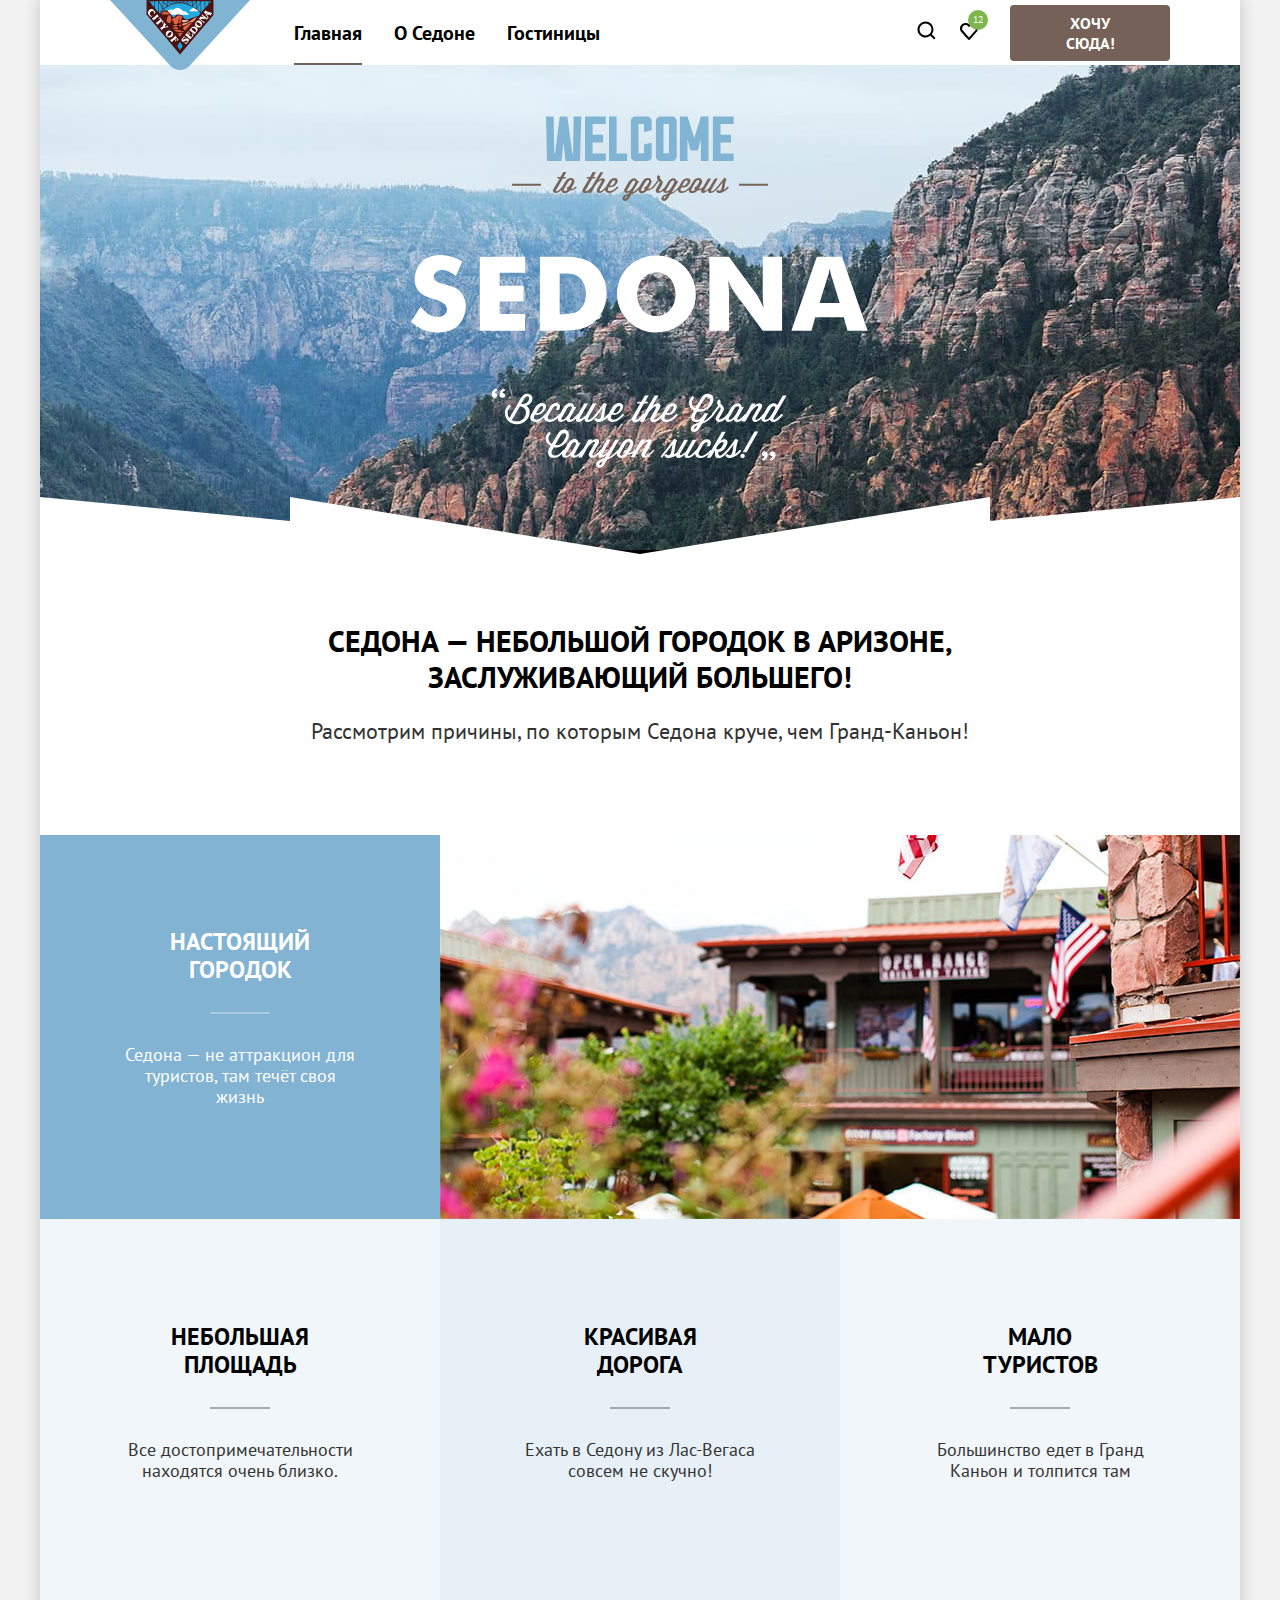
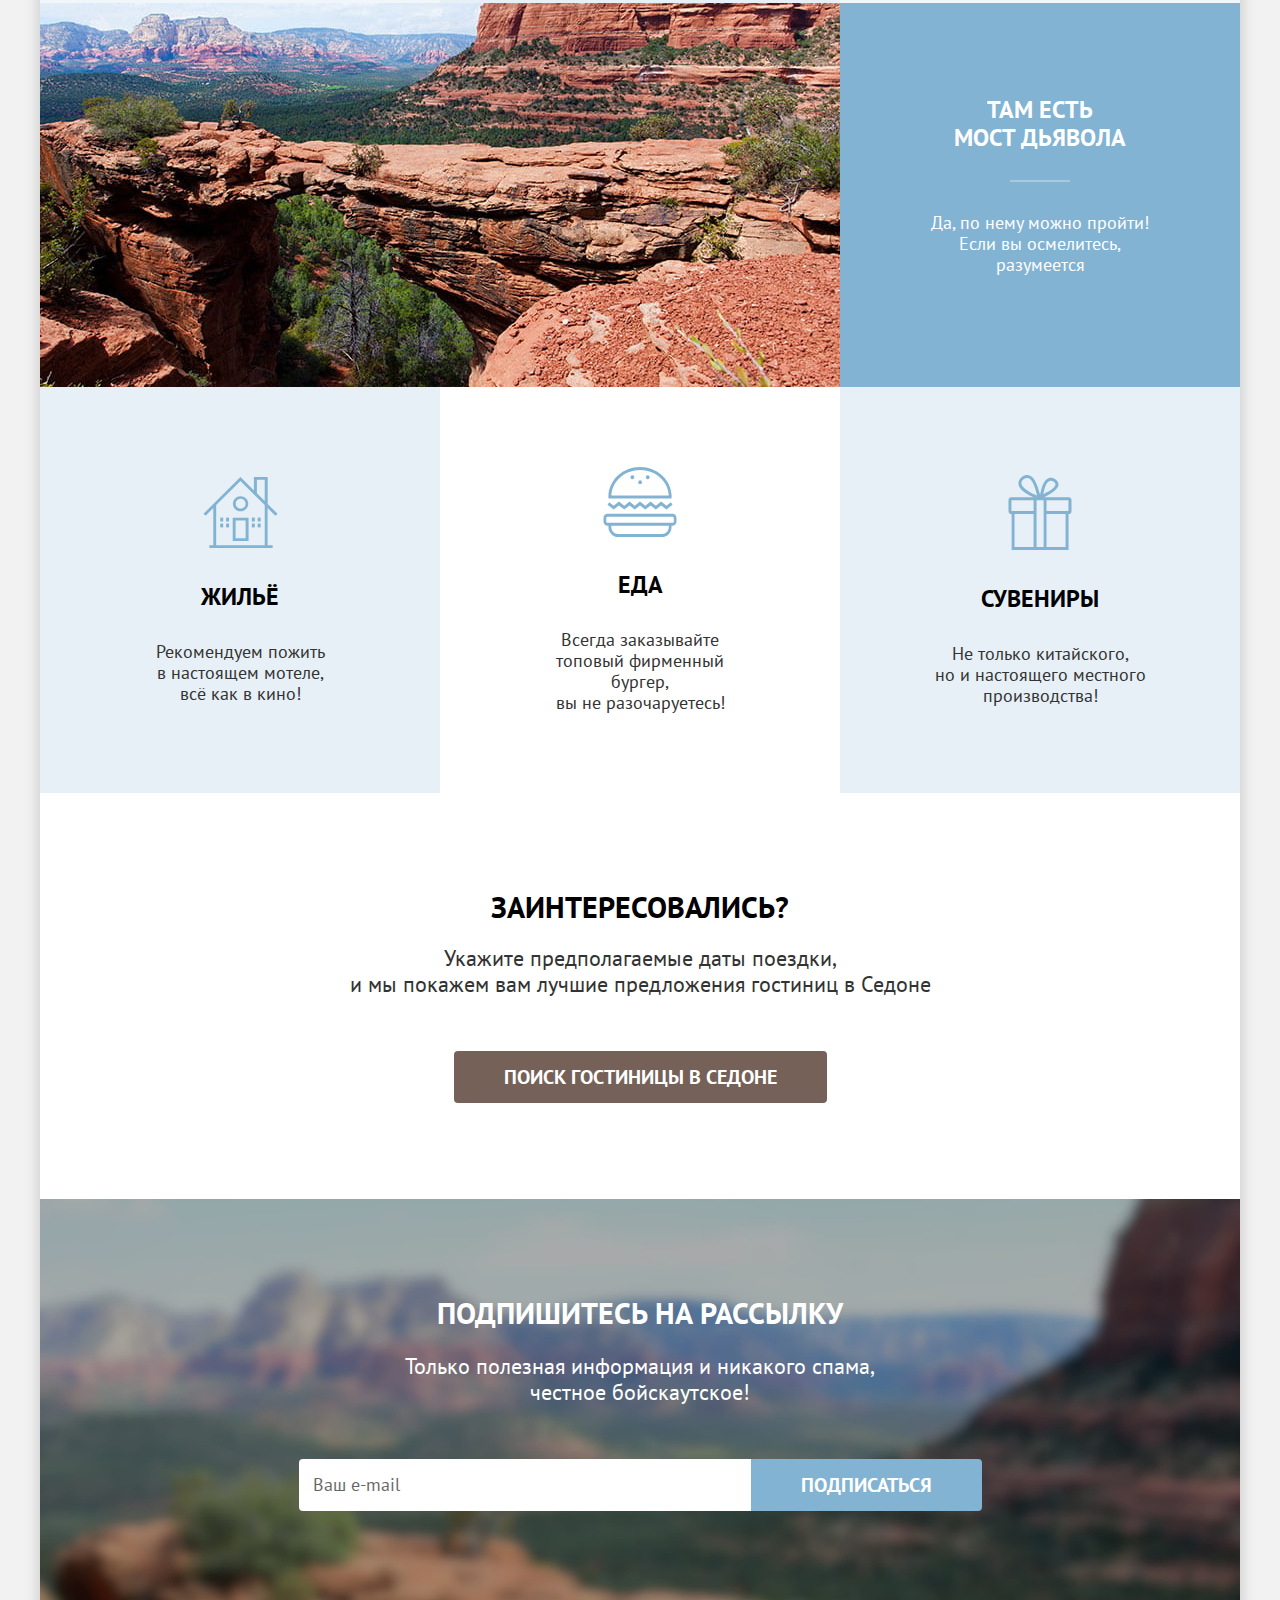
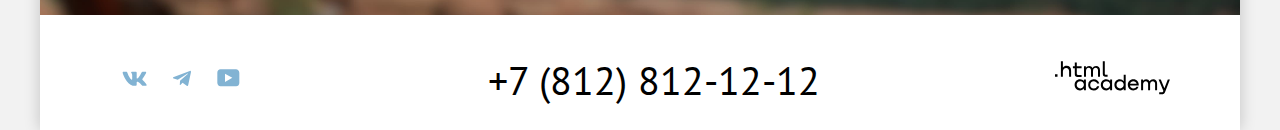
==== commit f27e1a7d: "minor changes" ====
--- a/index.html
+++ b/index.html
@@ -159,7 +159,7 @@
                 <label for="newsletter-email"></label>
                 <input class="newsletter-email" placeholder="Ваш e-mail" type="email" name="newsletter-email"
                   id="newsletter-email" required>
-                <button class="newsletter-button subscribe-button">Подписаться</button>
+                <button class="newsletter-button subscribe-button" type="submit">Подписаться</button>
               </form>
             </div>
           </section>
--- a/styles/styles.css
+++ b/styles/styles.css
@@ -240,7 +240,6 @@
 
 .advantages-list {
   display: flex;
-  flex-direction: row;
   flex-wrap: wrap;
   margin: 0;
   padding: 0;
@@ -248,12 +247,15 @@
   list-style-type: none;
 }
 
-
 .advantages-item {
   display: flex;
-  flex-direction: row;
-  margin: 0;
-  padding: 0;
+  margin: 0;
+  padding: 0;
+  min-height: 384px;
+}
+
+.advantages-img {
+  display: flex;
 }
 
 .advantages-wrapper {
@@ -760,7 +762,6 @@
 .custom-checkbox + label:active::before,
 .search-filter-label:active {
   opacity: 30%;
-  ;
 }
 
 .custom-radio {
@@ -798,7 +799,6 @@
 .custom-radio + label:hover::before,
 .search-filter-label:hover {
   opacity: 60%;
-  ;
 }
 
 .custom-radio:focus + label::before,
@@ -1020,6 +1020,10 @@
   margin-bottom: 5px;
 }
 
+.sorting-view-button-current {
+  border: solid 2px #000000;
+}
+
 .sorting-view-button:first-child {
   margin-left: 0;
 }
@@ -1042,14 +1046,17 @@
   background-position: center;
 }
 
-.sorting-view-button:hover,
+.sorting-view-button:hover {
+  border-color: #000000;
+}
+
+.sorting-view-button:focus {
+  border-color: #68a2ca;
+  outline: none;
+}
+
 .sorting-view-button:active {
   border-color: #000000;
-}
-
-.sorting-view-button:focus {
-  border-color: #68a2ca;
-  outline: none;
 }
 
 .sorting-view-button:last-child {
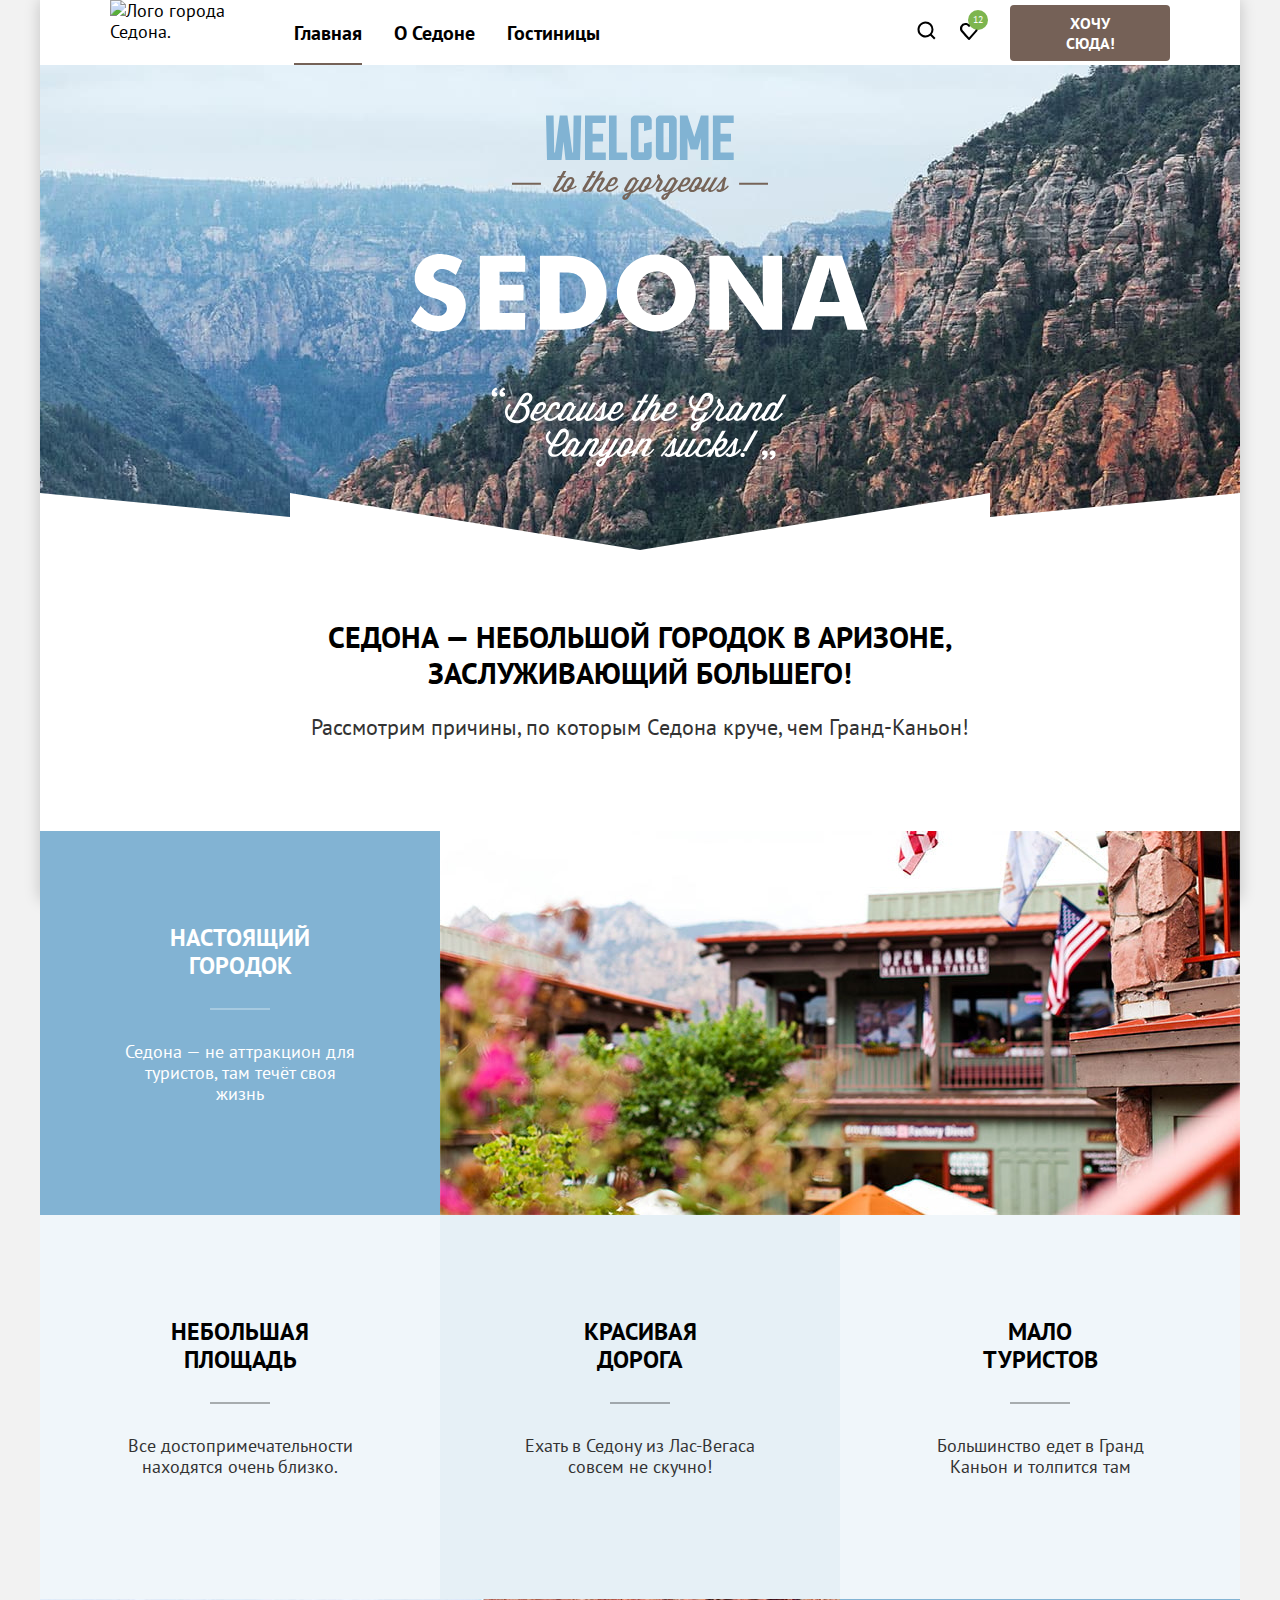
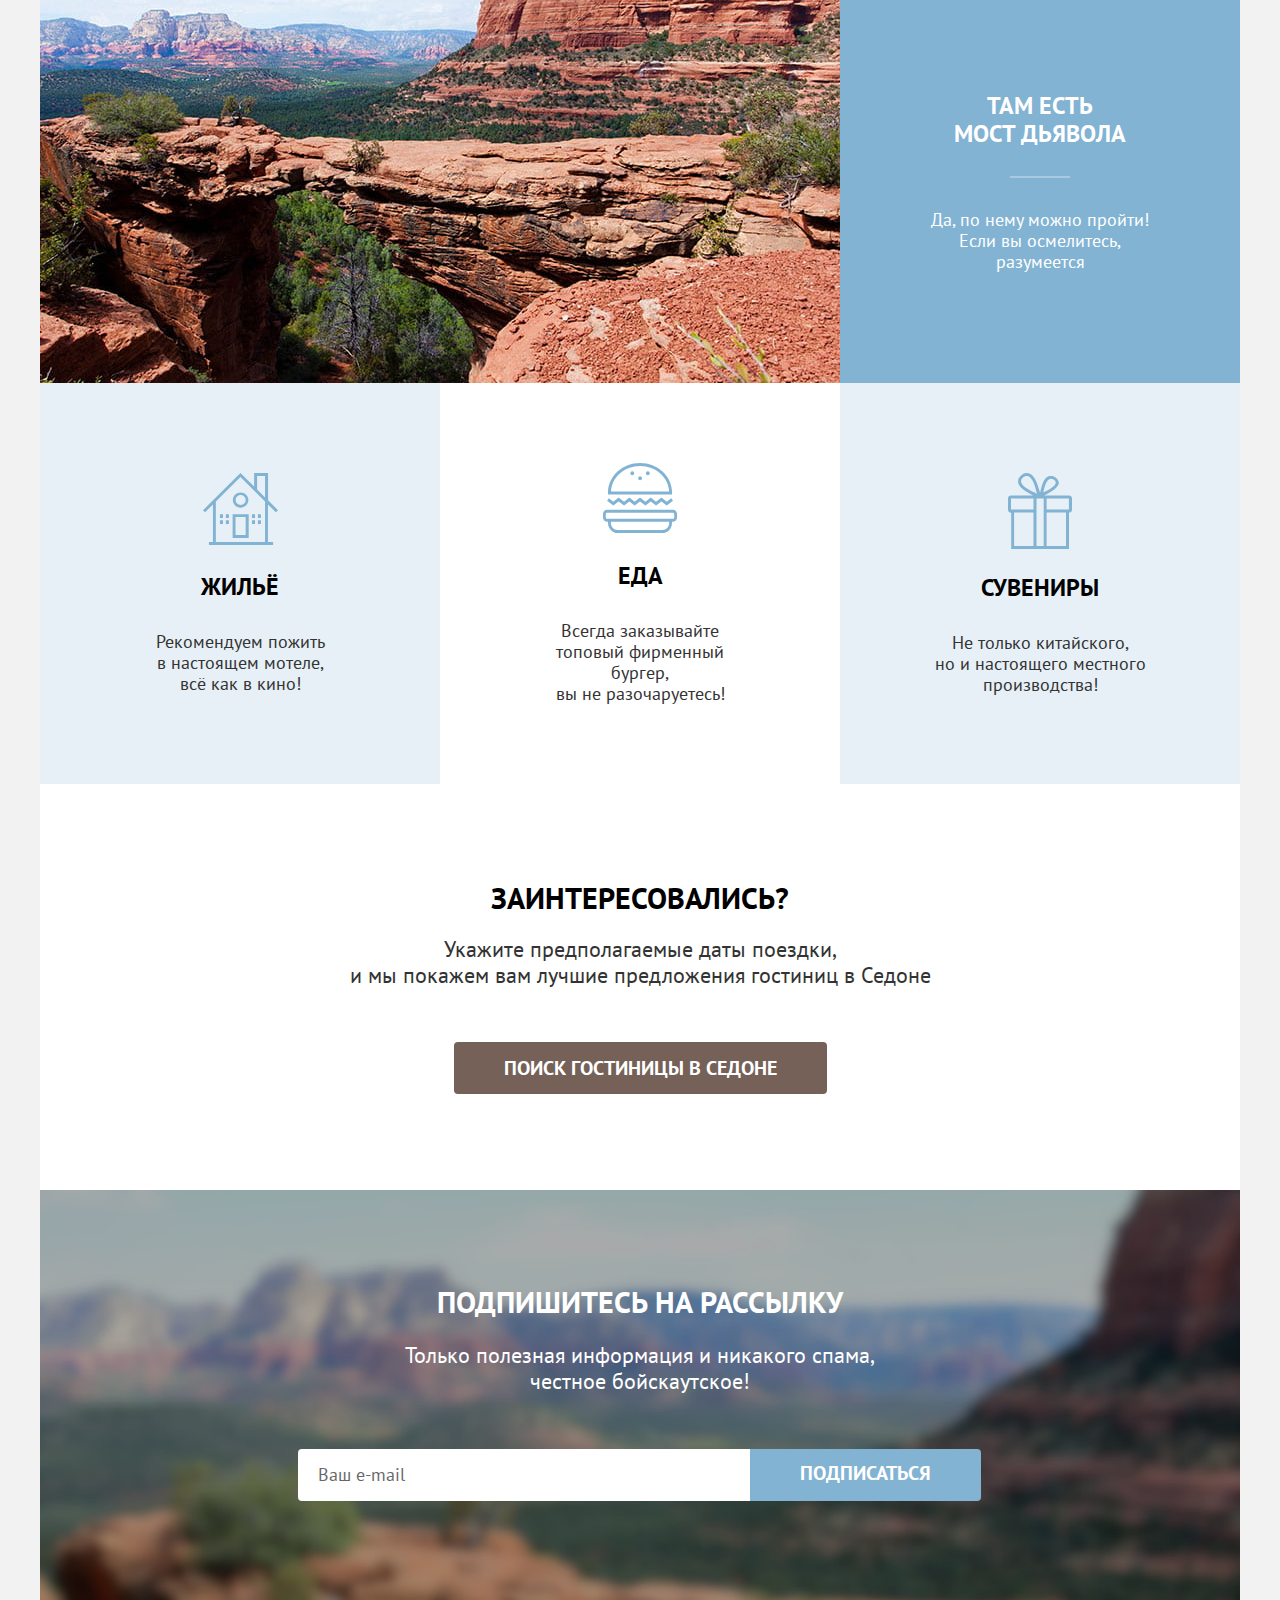
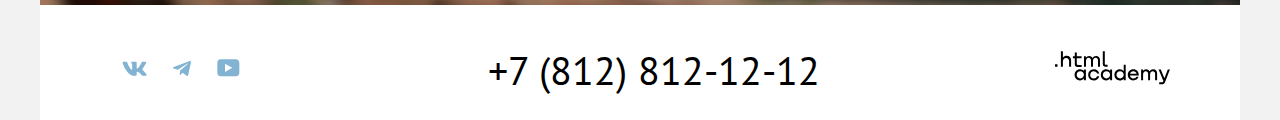
==== commit 586558fe: "Minor changes" ====
--- a/index.html
+++ b/index.html
@@ -12,7 +12,7 @@
     <div class="container shadow">
       <header class="main-header">
         <span>
-          <img class="main-header-logo" src="images/Vectors/logo-sedona.svg" width="140" height="70"
+          <img class="main-header-logo" src="images/vectors/logo-sedona.svg" width="140" height="70"
             alt="Лого города Седона.">
         </span>
         <nav class="navigation">
@@ -30,15 +30,20 @@
           <ul class="navigation-list navigation-user">
             <li class="navigation-item">
               <a class="navigation-link" href="#">
-                <svg class="navigation-icon" aria-hidden="true" focusable="false" width="20" height="20" fill="none" xmlns="http://www.w3.org/2000/svg"><path d="m19.5 18-3.7-3.67a8 8 0 0 0 1.7-4.87 8 8 0 0 0-8-7.96c-4.4 0-8 3.68-8 8.06a8 8 0 0 0 12.9 6.26l3.7 3.68 1.4-1.5Zm-10-2.48a6 6 0 0 1-6-5.96 6 6 0 0 1 12 0 6 6 0 0 1-6 5.96Z"/></svg>
+                <svg class="navigation-icon" aria-hidden="true" focusable="false" width="20" height="20" fill="none"
+                  xmlns="http://www.w3.org/2000/svg">
+                  <path
+                    d="m19.5 18-3.7-3.67a8 8 0 0 0 1.7-4.87 8 8 0 0 0-8-7.96c-4.4 0-8 3.68-8 8.06a8 8 0 0 0 12.9 6.26l3.7 3.68 1.4-1.5Zm-10-2.48a6 6 0 0 1-6-5.96 6 6 0 0 1 12 0 6 6 0 0 1-6 5.96Z" />
+                </svg>
                 <span class="visually-hidden">Поиск.</span>
               </a>
             </li>
             <li class="navigation-item">
               <a class="navigation-link" href="#">
-                <svg class="navigation-icon navigation-favorites" aria-hidden="true" focusable="false" width="18" height="17" fill="none" xmlns="http://www.w3.org/2000/svg">
+                <svg class="navigation-icon navigation-favorites" aria-hidden="true" focusable="false" width="18"
+                  height="17" fill="none" xmlns="http://www.w3.org/2000/svg">
                   <path
-                    d="M8.9 17a.9.9 0 0 1-.8-.4c-5.4-6.1-6.7-7.5-7-7.9A5.4 5.4 0 0 1 5.5 0C6.8 0 8 .5 9 1.3a5.46 5.46 0 0 1 9 4.1c0 1.3-.5 2.5-1.3 3.4l-7 7.9c-.2.2-.4.3-.8.3Zm-6-9.5c.3.4 3.5 4 6.1 6.9l6.2-7c.5-.5.7-1.2.7-2 0-1.8-1.5-3.3-3.3-3.3-1 0-2 .5-2.7 1.3-.3.3-.6.4-.9.4-.3 0-.6-.2-.8-.4-.7-.8-1.7-1.3-2.7-1.3-1.8 0-3.3 1.5-3.3 3.3-.1.9.3 1.6.7 2.1-.1 0-.1 0 0 0Z"/>
+                    d="M8.9 17a.9.9 0 0 1-.8-.4c-5.4-6.1-6.7-7.5-7-7.9A5.4 5.4 0 0 1 5.5 0C6.8 0 8 .5 9 1.3a5.46 5.46 0 0 1 9 4.1c0 1.3-.5 2.5-1.3 3.4l-7 7.9c-.2.2-.4.3-.8.3Zm-6-9.5c.3.4 3.5 4 6.1 6.9l6.2-7c.5-.5.7-1.2.7-2 0-1.8-1.5-3.3-3.3-3.3-1 0-2 .5-2.7 1.3-.3.3-.6.4-.9.4-.3 0-.6-.2-.8-.4-.7-.8-1.7-1.3-2.7-1.3-1.8 0-3.3 1.5-3.3 3.3-.1.9.3 1.6.7 2.1-.1 0-.1 0 0 0Z" />
                 </svg>
                 <span class="visually-hidden">Избранное.</span>
                 <span class="favoutites-number">12</span>
@@ -50,120 +55,112 @@
           </ul>
         </nav>
       </header>
-      <main class="main-page">
-        <div class="page-container">
-          <div class="hero-image">
-            <img class="main-picture" src="images/Vectors/welcome-all.svg" width="458" height="352"
-              alt="Welcome to the gorgeous Senoda because the Grand Canyon sucks.">
-            <div class="hero-bottom-zigzag"></div>
+      <main class="main-container">
+        <div class="hero-image">
+          <img class="main-picture" src="images/Vectors/welcome-all.svg" width="458" height="352"
+            alt="Welcome to the gorgeous Senoda because the Grand Canyon sucks.">
+          <div class="hero-bottom-zigzag"></div>
+        </div>
+        <section class="main-message">
+          <h1 class="title">Седона — небольшой городок в Аризоне,<br>
+            заслуживающий большего!
+          </h1>
+          <p class="subtitle">Рассмотрим причины, по которым Седона круче, чем Гранд-Каньон!</p>
+        </section>
+        <section class="advantages-block">
+          <h2 class="visually-hidden">Преимущества.</h2>
+          <ul class="advantages-list">
+
+            <li class="advantages-item">
+              <div class="advantages-wrapper advantages-blue">
+                <h3 class="advantages-title">Настоящий<br>городок</h3>
+                <p class="advantages-description-white">Седона — не аттракцион для <br> туристов, там течёт своя <br>
+                  жизнь
+                </p>
+              </div>
+              <div class="advantages-img">
+                <img src="images/index/photo-1.jpg" width="800" height="384" alt="Фото гостиницы в Седоне.">
+              </div>
+            </li>
+
+            <li class="advantages-item advantages-wrapper advantages-lighter-blue">
+              <h3 class="advantages-title">Небольшая<br>площадь</h3>
+              <p class="advantages-description">Все достопримечательности <br> находятся очень близко.</p>
+            </li>
+
+            <li class="advantages-item">
+              <div class="advantages-wrapper advantages-light-blue">
+                <h3 class="advantages-title">Красивая<br>дорога</h3>
+                <p class="advantages-description">Ехать в Седону из Лас-Вегаса <br> совсем не скучно! </p>
+              </div>
+            </li>
+
+            <li class="advantages-item advantages-wrapper advantages-lighter-blue">
+              <h3 class="advantages-title">Мало<br>туристов</h3>
+              <p class="advantages-description">Большинство едет в Гранд <br> Каньон и толпится там</p>
+            </li>
+
+            <li class="advantages-item">
+              <div class="advantages-img">
+                <img src="images/index/photo-2.jpg" width="800" height="384" alt="Фото Моста Дьявола.">
+              </div>
+              <div class="advantages-wrapper advantages-blue">
+                <h3 class="advantages-title">Там есть<br>мост дьявола</h3>
+                <p class="advantages-description-white">Да, по нему можно пройти! <br> Если вы осмелитесь, <br>
+                  разумеется</p>
+              </div>
+            </li>
+            <li class="advantages-item">
+              <div class="advantages-wrapper-services advantages-light-blue">
+                <div class="advantages-house">
+                  <span class="visually-hidden">иконка домика.</span>
+                </div>
+                <h3 class="advantages-title advantages-title-services">Жильё</h3>
+                <p class="advantages-description">Рекомендуем пожить <br> в настоящем мотеле, <br> всё как в кино!</p>
+              </div>
+            </li>
+
+            <li class="advantages-item">
+              <div class="advantages-wrapper-services">
+                <div class="advantages-food">
+                  <span class="visually-hidden">иконка бургера.</span>
+                </div>
+                <h3 class="advantages-title advantages-title-services">Еда</h3>
+                <p class="advantages-description">Всегда заказывайте <br> топовый фирменный бургер, <br> вы не
+                  разочаруетесь! </p>
+              </div>
+            </li>
+
+            <li class="advantages-item">
+              <div class="advantages-wrapper-services advantages-light-blue">
+                <div class="advantages-souvenirs">
+                  <span class="visually-hidden">иконка сувенира.</span>
+                </div>
+                <h3 class="advantages-title advantages-title-services">Сувениры</h3>
+                <p class="advantages-description">Не только китайского, <br> но и настоящего местного <br>
+                  производства!
+                </p>
+              </div>
+            </li>
+          </ul>
+        </section>
+        <section class="appointment">
+          <h2 class="title">Заинтересовались?</h2>
+          <p class="subtitle subtitle-appointment">Укажите предполагаемые даты поездки,<br> и мы покажем вам лучшие
+            предложения гостиниц в Седоне </p>
+          <a class="newsletter-button" href="#">Поиск гостиницы в Седоне</a>
+        </section>
+        <section class="newsletter">
+          <h2 class="title title-white">Подпишитесь на рассылку</h2>
+          <p class="subtitle subtitle-white">Только полезная информация и никакого спама,<br>честное бойскаутское!</p>
+          <div class="newsletter-form-button">
+            <form class="newsletter-form" action="https://echo.htmlacademy.ru/" method="post">
+              <label class="visually-hidden" for="newsletter-email">адрес электронной почты.</label>
+              <input class="newsletter-email" placeholder="Ваш e-mail" type="email" name="newsletter-email" id="newsletter-email" required>
+              <button class="newsletter-button subscribe-button" type="submit">Подписаться</button>
+            </form>
           </div>
-          <section class="main-message">
-            <h1 class="title">Седона — небольшой городок в Аризоне,<br>
-              заслуживающий большего!
-            </h1>
-            <p class="subtitle">Рассмотрим причины, по которым Седона круче, чем Гранд-Каньон!</p>
-          </section>
-          <section class="advantages-block">
-            <h2 class="visually-hidden">Преимущества.</h2>
-            <ul class="advantages-list">
-
-              <li class="advantages-item">
-                <div class="advantages-wrapper advantages-blue">
-                  <h3 class="advantages-title">Настоящий<br>городок</h3>
-                  <p class="advantages-description-white">Седона — не аттракцион для <br> туристов, там течёт своя <br>
-                    жизнь
-                  </p>
-                </div>
-                <div class="advantages-img">
-                  <img src="images/index/photo-1.jpg" width="800" height="384" alt="Фото гостиницы в Седоне.">
-                </div>
-              </li>
-
-              <li class="advantages-item">
-                <div class="advantages-wrapper advantages-lighter-blue">
-                  <h3 class="advantages-title">Небольшая<br>площадь</h3>
-                  <p class="advantages-description">Все достопримечательности <br> находятся очень близко.</p>
-                </div>
-              </li>
-
-              <li class="advantages-item">
-                <div class="advantages-wrapper advantages-light-blue">
-                  <h3 class="advantages-title">Красивая<br>дорога</h3>
-                  <p class="advantages-description">Ехать в Седону из Лас-Вегаса <br> совсем не скучно! </p>
-                </div>
-              </li>
-
-              <li class="advantages-item">
-                <div class="advantages-wrapper advantages-lighter-blue">
-                  <h3 class="advantages-title">Мало<br>туристов</h3>
-                  <p class="advantages-description">Большинство едет в Гранд <br> Каньон и толпится там</p>
-                </div>
-              </li>
-
-              <li class="advantages-item">
-                <div class="advantages-img">
-                  <img src="images/index/photo-2.jpg" width="800" height="384" alt="Фото Моста Дьявола.">
-                </div>
-                <div class="advantages-wrapper advantages-blue">
-                  <h3 class="advantages-title">Там есть<br>мост дьявола</h3>
-                  <p class="advantages-description-white">Да, по нему можно пройти! <br> Если вы осмелитесь, <br>
-                    разумеется</p>
-                </div>
-              </li>
-              <li class="advantages-item">
-                <div class="advantages-wrapper-services advantages-light-blue">
-                  <div class="advantages-icon">
-                    <img src="images/vectors/house.svg" width="75" height="72" alt="Иконка домика.">
-                  </div>
-                  <h3 class="advantages-title advantages-title-services">Жильё</h3>
-                  <p class="advantages-description">Рекомендуем пожить <br> в настоящем мотеле, <br> всё как в кино!</p>
-                </div>
-              </li>
-
-              <li class="advantages-item">
-                <div class="advantages-wrapper-services">
-                  <div class="advantages-icon">
-                    <img src="images/vectors/food.svg" width="74" height="70" alt="иконка бургера.">
-                  </div>
-                  <h3 class="advantages-title advantages-title-services">Еда</h3>
-                  <p class="advantages-description">Всегда заказывайте <br> топовый фирменный бургер, <br> вы не
-                    разочаруетесь! </p>
-                </div>
-              </li>
-
-              <li class="advantages-item">
-                <div class="advantages-wrapper-services advantages-light-blue">
-                  <div class="advantages-icon">
-                    <img src="images/vectors/souvenirs.svg" width="64" height="76" alt="иконка сувенира.">
-                  </div>
-                  <h3 class="advantages-title advantages-title-services">Сувениры</h3>
-                  <p class="advantages-description">Не только китайского, <br> но и настоящего местного <br>
-                    производства!
-                  </p>
-                </div>
-              </li>
-            </ul>
-          </section>
-          <section class="appointment">
-            <h2 class="title">Заинтересовались?</h2>
-            <p class="subtitle subtitle-appointment">Укажите предполагаемые даты поездки,<br> и мы покажем вам лучшие
-              предложения гостиниц в
-              Седоне </p>
-            <a class="newsletter-button" href="#">Поиск гостиницы в Седоне</a>
-          </section>
-          <section class="newsletter">
-            <h2 class="title title-white">Подпишитесь на рассылку</h2>
-            <p class="subtitle subtitle-white">Только полезная информация и никакого спама,<br>честное бойскаутское!</p>
-            <div class="newsletter-form-button">
-              <form class="newsletter-form" action="https://echo.htmlacademy.ru/" method="post">
-                <label for="newsletter-email"></label>
-                <input class="newsletter-email" placeholder="Ваш e-mail" type="email" name="newsletter-email"
-                  id="newsletter-email" required>
-                <button class="newsletter-button subscribe-button" type="submit">Подписаться</button>
-              </form>
-            </div>
-          </section>
-        </div>
+        </section>
       </main>
       <footer class="main-footer">
         <div class="main-footer-container">
@@ -229,7 +226,7 @@
       </footer>
       <div class="modal-container modal-container-close">
         <div class="modal modal-search">
-          <button class="modal-close-button">
+          <button class="modal-close-button" type="button">
             <span class="visually-hidden">Закрыть.</span>
           </button>
           <section class="modal-content">
@@ -252,11 +249,19 @@
                   <label class="input-title input-title-adults" for="adults">Взрослые:</label>
                   <div class="quantity-adults">
                     <button class="button-minus" type="button">
+                      <svg xmlns="http://www.w3.org/2000/svg" viewBox="0 0 20 20"
+                        style="enable-background:new 0 0 20 20" xml:space="preserve">
+                        <path d="M3 9h14v2H3z" />
+                      </svg>
                       <span class="visually-hidden">Кнопка уменьшающая количество взрослых.</span>
                     </button>
                     <input class="input-field input-field-adults-kids" type="number" step="1" id="adults"
                       name="adults-amount" value="2" required>
                     <button class="button-plus" type="button">
+                      <svg xmlns="http://www.w3.org/2000/svg" viewBox="0 0 20 20"
+                        style="enable-background:new 0 0 20 20" xml:space="preserve">
+                        <path d="M17 9h-6V3H9v6H3v2h6v6h2v-6h6z" />
+                      </svg>
                       <span class="visually-hidden">Кнопка увеличивающая количество взрослых.</span>
                     </button>
                   </div>
@@ -273,17 +278,25 @@
                         </svg>
                       </button>
                       <span class="tooltip-text" role="tooltip" id="tooltip-label-date">Укажите количество детей,
-                        которые
-                        будут с вами, возраст которых от 6 до 18 лет. Дети до 6 лет размещаются бесплатно.</span>
+                        которые будут с вами, возраст которых от 6 до 18 лет. Дети до 6 лет размещаются
+                        бесплатно.</span>
                     </span>
                   </div>
                   <div class="quantity-kids">
                     <button class="button-minus" type="button">
+                      <svg xmlns="http://www.w3.org/2000/svg" viewBox="0 0 20 20"
+                        style="enable-background:new 0 0 20 20" xml:space="preserve">
+                        <path d="M3 9h14v2H3z" />
+                      </svg>
                       <span class="visually-hidden">Кнопка уменьшающая количество детей.</span>
                     </button>
                     <input class="input-field input-field-adults-kids" type="number" step="1" id="kids"
                       name="kids-amount" value="2" required>
                     <button class="button-plus" type="button">
+                      <svg xmlns="http://www.w3.org/2000/svg" viewBox="0 0 20 20"
+                        style="enable-background:new 0 0 20 20" xml:space="preserve">
+                        <path d="M17 9h-6V3H9v6H3v2h6v6h2v-6h6z" />
+                      </svg>
                       <span class="visually-hidden">Кнопка увеличивающая количество детей.</span>
                     </button>
                   </div>
--- a/styles/styles.css
+++ b/styles/styles.css
@@ -1,3 +1,10 @@
+/*
+* Prefixed by https://autoprefixer.github.io
+* PostCSS: v8.4.14,
+* Autoprefixer: v10.4.7
+* Browsers: last 4 version
+*/
+
 @font-face {
   font-family: "PT Sans";
   font-style: normal;
@@ -17,7 +24,8 @@
 *,
 *::before,
 *::after {
-  box-sizing: border-box;
+  -webkit-box-sizing: border-box;
+          box-sizing: border-box;
 }
 
 html {
@@ -37,27 +45,39 @@
   border: 0;
   padding: 0;
   white-space: nowrap;
-  clip-path: inset(100%);
+  -webkit-clip-path: inset(100%);
+          clip-path: inset(100%);
   clip: rect(0 0 0 0);
   overflow: hidden;
 }
 
 body {
   min-width: 1200px;
-  display: flex;
-  margin: 0 auto;
-  flex-direction: column;
+  height: 100%;
+  display: -webkit-box;
+  display: -ms-flexbox;
+  margin: 0;
+  display: flex;
+  -webkit-box-orient: vertical;
+  -webkit-box-direction: normal;
+      -ms-flex-direction: column;
+          flex-direction: column;
   font-family: "PT Sans", "Arial", sans-serif;
   font-size: 18px;
   line-height: 21px;
   color: #333333;
   background-color: #f2f2f2;
+
 }
 
 .container {
   width: 1200px;
+  min-height: 100%;
   margin: 0 auto;
-  box-shadow: 0 0 15px rgba(0, 0, 0, 0.2);
+  -webkit-box-shadow: 0 0 15px rgba(0, 0, 0, 0.2);
+          box-shadow: 0 0 15px rgba(0, 0, 0, 0.2);
+  display: flex;
+  flex-direction: column;
 }
 
 /* Header */
@@ -74,25 +94,36 @@
   z-index: 1;
 }
 
-.page-container {
-  margin: 0 auto;
+.main-container {
   color: #000000;
   background-color: #ffffff;
+  flex-grow: 1;
 }
 
 .navigation {
-  display: flex;
-  justify-content: space-between;
+  display: -webkit-box;
+  display: -ms-flexbox;
+  display: flex;
+  -webkit-box-pack: justify;
+      -ms-flex-pack: justify;
+          justify-content: space-between;
   width: 1060px;
   margin: 0 auto;
   padding-left: 168px;
 }
 
 .navigation-list {
-  display: flex;
-  justify-content: start;
-  align-items: center;
-  flex-wrap: wrap;
+  display: -webkit-box;
+  display: -ms-flexbox;
+  display: flex;
+  -webkit-box-pack: start;
+      -ms-flex-pack: start;
+          justify-content: start;
+  -webkit-box-align: center;
+      -ms-flex-align: center;
+          align-items: center;
+  -ms-flex-wrap: wrap;
+      flex-wrap: wrap;
   width: 470px;
   margin: 0;
   padding: 0;
@@ -100,7 +131,9 @@
 }
 
 .navigation-user {
-  justify-content: flex-end;
+  -webkit-box-pack: end;
+      -ms-flex-pack: end;
+          justify-content: flex-end;
   width: 400px;
 }
 
@@ -154,9 +187,15 @@
   position: absolute;
   top: 9px;
   left: 20px;
-  display: flex;
-  align-items: center;
-  justify-content: center;
+  display: -webkit-box;
+  display: -ms-flexbox;
+  display: flex;
+  -webkit-box-align: center;
+      -ms-flex-align: center;
+          align-items: center;
+  -webkit-box-pack: center;
+      -ms-flex-pack: center;
+          justify-content: center;
   width: 20px;
   height: 20px;
   background-color: #7db54f;
@@ -206,7 +245,7 @@
   display: block;
   width: 1200px;
   color: #000000;
-  padding-top: 51px;
+  padding-top: 50px;
   background-color: #000000;
   background-image: url("../images/index/index-background.jpg");
   background-repeat: no-repeat;
@@ -217,11 +256,10 @@
   background-image: url("../images/vectors//vector.svg");
   background-repeat: no-repeat;
   background-position: center bottom;
-  height: 82px;
+  height: 79px;
 }
 
 .main-message {
-  display: block;
   padding: 69px 90px;
   background-color: #ffffff;
   color: #000000;
@@ -239,8 +277,11 @@
 }
 
 .advantages-list {
-  display: flex;
-  flex-wrap: wrap;
+  display: -webkit-box;
+  display: -ms-flexbox;
+  display: flex;
+  -ms-flex-wrap: wrap;
+      flex-wrap: wrap;
   margin: 0;
   padding: 0;
   text-align: center;
@@ -248,6 +289,8 @@
 }
 
 .advantages-item {
+  display: -webkit-box;
+  display: -ms-flexbox;
   display: flex;
   margin: 0;
   padding: 0;
@@ -255,24 +298,43 @@
 }
 
 .advantages-img {
+  display: -webkit-box;
+  display: -ms-flexbox;
   display: flex;
 }
 
 .advantages-wrapper {
-  display: flex;
-  flex-direction: column;
-  align-content: center;
-  justify-content: center;
+  display: -webkit-box;
+  display: -ms-flexbox;
+  display: flex;
+  -webkit-box-orient: vertical;
+  -webkit-box-direction: normal;
+      -ms-flex-direction: column;
+          flex-direction: column;
+  -ms-flex-line-pack: center;
+      align-content: center;
+  -webkit-box-pack: center;
+      -ms-flex-pack: center;
+          justify-content: center;
   width: 400px;
   min-height: 384px;
   padding: 92px 85px 111px 85px;
 }
 
 .advantages-wrapper-services {
-  display: flex;
-  flex-direction: column;
-  align-content: center;
-  justify-content: center;
+  display: -webkit-box;
+  display: -ms-flexbox;
+  display: flex;
+  -webkit-box-orient: vertical;
+  -webkit-box-direction: normal;
+      -ms-flex-direction: column;
+          flex-direction: column;
+  -ms-flex-line-pack: center;
+      align-content: center;
+  -webkit-box-pack: center;
+      -ms-flex-pack: center;
+          justify-content: center;
+          align-items: center;
   width: 400px;
   min-height: 384px;
   padding: 80px 85px 80px 85px;
@@ -282,13 +344,47 @@
   margin-bottom: 30px;
 }
 
+.advantages-house {
+  width: 75px;
+  height: 72px;
+  background-image: url("../images/vectors/house.svg");
+  background-repeat: no-repeat;
+  background-position: center;
+  margin-bottom: 28px;
+}
+
+.advantages-food {
+  width: 74px;
+  height: 70px;
+  background-image: url("../images/vectors/food.svg");
+  background-repeat: no-repeat;
+  background-position: center;
+  margin-bottom: 29px;
+}
+
+.advantages-souvenirs {
+  width: 64px;
+  height: 76px;
+  background-image: url("../images/vectors/souvenirs.svg");
+  background-repeat: no-repeat;
+  background-position: center;
+  margin-bottom: 25px;
+}
+
 .advantages-title {
   position: relative;
-  display: flex;
-  flex-direction: column;
-  align-items: center;
-  margin: 0;
-  margin-bottom: 60px;
+  display: -webkit-box;
+  display: -ms-flexbox;
+  display: flex;
+  -webkit-box-orient: vertical;
+  -webkit-box-direction: normal;
+      -ms-flex-direction: column;
+          flex-direction: column;
+  -webkit-box-align: center;
+      -ms-flex-align: center;
+          align-items: center;
+  margin: 0;
+  margin-bottom: 61px;
   font-weight: 700;
   font-size: 24px;
   line-height: 28px;
@@ -318,8 +414,13 @@
 }
 
 .advantages-blue {
-  display: flex;
-  flex-direction: column;
+  display: -webkit-box;
+  display: -ms-flexbox;
+  display: flex;
+  -webkit-box-orient: vertical;
+  -webkit-box-direction: normal;
+      -ms-flex-direction: column;
+          flex-direction: column;
   background-color: #82b3d3;
   color: #ffffff;
 }
@@ -377,31 +478,39 @@
 .subtitle-white {
   color: #ffffff;
   margin-top: 22px;
+  margin-bottom: 55px;
+}
+
+.subtitle-black {
+  color: #000000;
+  margin-top: 21px;
   margin-bottom: 54px;
 }
 
-.subtitle-black {
-  color: #000000;
-  margin-top: 22px;
-  margin-bottom: 54px;
-}
-
 .newsletter-no-pic {
-  display: flex;
-  flex-direction: column;
-  align-items: center;
+  -webkit-box-orient: vertical;
+  -webkit-box-direction: normal;
+      -ms-flex-direction: column;
+          flex-direction: column;
+  -webkit-box-align: center;
+      -ms-flex-align: center;
+          align-items: center;
   text-align: center;
   color: #000000;
   background-color: #ffffff;
   background-size: 100% auto;
-  padding: 96px 258px 104px 258px;
+  padding: 96px 258px 105px 258px;
   margin: 0 auto;
 }
 
 .newsletter {
-  display: flex;
-  flex-direction: column;
-  align-items: center;
+  -webkit-box-orient: vertical;
+  -webkit-box-direction: normal;
+      -ms-flex-direction: column;
+          flex-direction: column;
+  -webkit-box-align: center;
+      -ms-flex-align: center;
+          align-items: center;
   text-align: center;
   color: #ffffff;
   background-color: #000000;
@@ -409,7 +518,7 @@
   background-size: 100% auto;
   background-position: top;
   background-repeat: no-repeat;
-  padding: 96px 258px 104px 258px;
+  padding: 94px 258px 104px 258px;
 }
 
 .newsletter-button {
@@ -457,8 +566,28 @@
   border: none;
   width: 452px;
   border-radius: 4px 0 0 4px;
-  padding-left: 14px;
-  margin: 0;
+  padding-left: 20px;
+  margin: 0;
+}
+
+.newsletter-email::-webkit-input-placeholder {
+  color: #000000;
+  opacity: 60%;
+}
+
+.newsletter-email::-moz-placeholder {
+  color: #000000;
+  opacity: 60%;
+}
+
+.newsletter-email:-ms-input-placeholder {
+  color: #000000;
+  opacity: 60%;
+}
+
+.newsletter-email::-ms-input-placeholder {
+  color: #000000;
+  opacity: 60%;
 }
 
 .newsletter-email::placeholder {
@@ -473,18 +602,23 @@
 .newsletter-email:focus {
   outline: none;
   border: 3px solid #83b3d3;
-  padding-left: 11px;
+  padding-left: 17px;
 }
 
 .newsletter-email:active {
   outline: none;
   border: 2px solid #3f5e72;
-  padding-left: 12px;
+  padding-left: 18px;
 }
 
 .newsletter-form {
-  display: flex;
-  flex-direction: row;
+  display: -webkit-box;
+  display: -ms-flexbox;
+  display: flex;
+  -webkit-box-orient: horizontal;
+  -webkit-box-direction: normal;
+      -ms-flex-direction: row;
+          flex-direction: row;
 }
 
 .subscribe-button {
@@ -493,6 +627,8 @@
   max-width: 275px;
   border-radius: 0 4px 4px 0;
   cursor: pointer;
+  padding-top: 6px;
+  padding-bottom: 10px;
 }
 
 .subscribe-button:hover,
@@ -542,8 +678,11 @@
 }
 
 .breadcrubms {
-  display: flex;
-  flex-wrap: wrap;
+  display: -webkit-box;
+  display: -ms-flexbox;
+  display: flex;
+  -ms-flex-wrap: wrap;
+      flex-wrap: wrap;
   margin: 0;
   padding: 0;
   padding-top: 11px;
@@ -563,8 +702,12 @@
 
 
 .breadcrubms-item {
-  display: flex;
-  align-items: center;
+  display: -webkit-box;
+  display: -ms-flexbox;
+  display: flex;
+  -webkit-box-align: center;
+      -ms-flex-align: center;
+          align-items: center;
   margin-right: 11px;
 }
 
@@ -608,6 +751,8 @@
 
 .filter-price {
   position: relative;
+  display: -webkit-box;
+  display: -ms-flexbox;
   display: flex;
 }
 
@@ -628,8 +773,13 @@
 
 .search-filter-field::-webkit-outer-spin-button,
 .search-filter-field::-webkit-inner-spin-button {
-  appearance: none;
-  margin: 0;
+  -webkit-appearance: none;
+          appearance: none;
+  margin: 0;
+}
+
+.search-filter-field[type='number'] {
+  -moz-appearance: textfield;
 }
 
 .search-filter-field-right {
@@ -712,8 +862,12 @@
 }
 
 .search-filter {
-  display: flex;
-  justify-content: space-between;
+  display: -webkit-box;
+  display: -ms-flexbox;
+  display: flex;
+  -webkit-box-pack: justify;
+      -ms-flex-pack: justify;
+          justify-content: space-between;
 }
 
 .search-filter-list {
@@ -721,6 +875,14 @@
   margin: 0;
   padding: 0;
 }
+
+/* .search-filter-item input[type="checkbox"] {
+    opacity: 0;
+}
+
+.search-filter-item
+ */
+
 
 .custom-checkbox {
   position: absolute;
@@ -729,16 +891,23 @@
 }
 
 .custom-checkbox + label {
+  display: -webkit-inline-box;
+  display: -ms-inline-flexbox;
   display: inline-flex;
-  align-items: center;
-  user-select: none;
+  -webkit-box-align: center;
+      -ms-flex-align: center;
+          align-items: center;
+  -webkit-user-select: none;
+     -moz-user-select: none;
+      -ms-user-select: none;
+          user-select: none;
 }
 
 .custom-checkbox + label::before {
   content: "";
   display: inline-block;
-  width: 20px;
-  height: 20px;
+  min-width: 20px;
+  min-height: 20px;
   border-radius: 4px;
   margin-right: 16px;
   background-color: #ffffff;
@@ -771,16 +940,23 @@
 }
 
 .custom-radio + label {
+  display: -webkit-inline-box;
+  display: -ms-inline-flexbox;
   display: inline-flex;
-  align-items: center;
-  user-select: none;
+  -webkit-box-align: center;
+      -ms-flex-align: center;
+          align-items: center;
+  -webkit-user-select: none;
+     -moz-user-select: none;
+      -ms-user-select: none;
+          user-select: none;
 }
 
 .custom-radio + label::before {
   content: "";
   display: inline-block;
-  width: 20px;
-  height: 20px;
+  min-width: 20px;
+  min-height: 20px;
   border-radius: 50%;
   margin-right: 16px;
   background-color: #ffffff;
@@ -789,8 +965,8 @@
 }
 
 .custom-radio:checked + label::before {
-  width: 20px;
-  height: 20px;
+  min-width: 20px;
+  min-height: 20px;
   border-radius: 50%;
   background-color: #3f5e72;
   border: 5px solid #ffffff;
@@ -815,7 +991,7 @@
   display: block;
   font: inherit;
   font-size: 18px;
-  line-height: 21px;
+  line-height: 18px;
 }
 
 .search-filter-item:not(:last-child) {
@@ -843,6 +1019,8 @@
 }
 
 .infrastructure-accomodation {
+  display: -webkit-box;
+  display: -ms-flexbox;
   display: flex;
   margin-right: 84px;
 }
@@ -861,8 +1039,13 @@
 }
 
 .filter-buttons {
-  display: flex;
-  flex-direction: column;
+  display: -webkit-box;
+  display: -ms-flexbox;
+  display: flex;
+  -webkit-box-orient: vertical;
+  -webkit-box-direction: normal;
+      -ms-flex-direction: column;
+          flex-direction: column;
 }
 
 .button-hotels-search {
@@ -934,6 +1117,9 @@
 
 .button-hotels-search-reset:active {
   color: rgba(255, 255, 255, 0.3);
+  border: none;
+  padding-top: 8px;
+  padding-bottom: 8px;
 }
 
 .button-hotels-search-reset:disabled {
@@ -954,10 +1140,16 @@
 }
 
 .sorting {
-  display: flex;
-  justify-content: space-between;
-  align-items: center;
-  padding: 49px 70px 37px 70px;
+  display: -webkit-box;
+  display: -ms-flexbox;
+  display: flex;
+  -webkit-box-pack: justify;
+      -ms-flex-pack: justify;
+          justify-content: space-between;
+  -webkit-box-align: center;
+      -ms-flex-align: center;
+          align-items: center;
+  padding: 49px 70px 40px 70px;
   color: #000000;
   background-color: #ffffff;
 }
@@ -966,13 +1158,15 @@
   display: block;
   width: 292px;
   height: 49px;
-  padding: 12px 19px;
+  padding: 12px 45px 12px 19px;
   font: inherit;
   font-size: 18px;
   line-height: 21px;
   border: 2px solid #e5e5e5;
   border-radius: 4px;
-  appearance: none;
+  -webkit-appearance: none;
+     -moz-appearance: none;
+          appearance: none;
 }
 
 .sorting-list-preferences:hover,
@@ -1003,10 +1197,17 @@
 }
 
 .sorting-view {
-  display: flex;
-  flex-wrap: wrap;
-  align-items: center;
-  justify-content: end;
+  display: -webkit-box;
+  display: -ms-flexbox;
+  display: flex;
+  -ms-flex-wrap: wrap;
+      flex-wrap: wrap;
+  -webkit-box-align: center;
+      -ms-flex-align: center;
+          align-items: center;
+  -webkit-box-pack: end;
+      -ms-flex-pack: end;
+          justify-content: end;
   max-width: 250px;
 }
 
@@ -1017,7 +1218,6 @@
   border: solid 2px #e5e5e5;
   margin-left: 8px;
   border-radius: 4px;
-  margin-bottom: 5px;
 }
 
 .sorting-view-button-current {
@@ -1064,7 +1264,9 @@
 }
 
 .hotel-list {
+  display: -ms-grid;
   display: grid;
+  -ms-grid-columns: 340px 20px 340px 20px 340px;
   grid-template-columns: repeat(3, 340px);
   list-style-type: none;
   margin: 0;
@@ -1072,7 +1274,7 @@
   margin-right: 70px;
   padding: 0;
   padding-bottom: 80px;
-  gap: 20px;
+  gap: 18px 20px;
 }
 
 .hotel-card {
@@ -1082,13 +1284,15 @@
 }
 
 .hotel-image {
-  padding-bottom: 16px;
+  padding-bottom: 11px;
 }
 
 .hotel-info {
+  display: -ms-grid;
   display: grid;
+  -ms-grid-columns: 140px 20px 140px;
   grid-template-columns: 140px 140px;
-  gap: 16px 20px;
+  gap: 17px 20px;
 }
 
 .hotel-name {
@@ -1112,7 +1316,8 @@
 .accomodation-price {
   margin: 0;
   padding: 0;
-  justify-self: end;
+  -ms-grid-column-align: end;
+      justify-self: end;
 }
 
 .favorites-button {
@@ -1227,8 +1432,11 @@
 
 .pagination-section {
   position: relative;
-  display: flex;
-  flex-wrap: wrap;
+  display: -webkit-box;
+  display: -ms-flexbox;
+  display: flex;
+  -ms-flex-wrap: wrap;
+      flex-wrap: wrap;
   margin: 0;
   padding-left: 70px;
   padding-bottom: 60px;
@@ -1252,22 +1460,19 @@
   margin-right: 8px;
 }
 
-.pagination-item:nth-child(5) {
-  margin-right: 0;
-}
-
 .pagination-link {
   font-size: 20px;
   line-height: 36px;
   font-weight: 700;
-  padding-top: 12px;
-  padding-bottom: 12px;
+  padding-top: 11px;
+  padding-bottom: 11px;
   color: #ffffff;
   background-color: #82b3d3;
   min-width: 60px;
   min-height: 60px;
   display: block;
-  box-sizing: border-box;
+  -webkit-box-sizing: border-box;
+          box-sizing: border-box;
   border-radius: 4px;
   text-align: center;
   text-transform: uppercase;
@@ -1303,7 +1508,7 @@
   font-weight: 400;
   font-size: 22px;
   line-height: 26px;
-  padding: 16px 21px;
+  padding: 16px 22px;
   color: #000000;
   background-color: #ffffff;
   text-align: center;
@@ -1311,32 +1516,55 @@
   text-decoration: none;
 }
 
+
+.pagination-item .pagination-hidden {
+  margin-right: 0;
+}
 /* Footer */
 
 .main-footer {
   background-color: #ffffff;
+  display: flex;
+  flex-direction: column;
 }
 
 .main-footer-container {
-  display: flex;
-  justify-content: space-between;
-  align-items: center;
+  display: -webkit-box;
+  display: -ms-flexbox;
+  display: flex;
+  -webkit-box-pack: justify;
+      -ms-flex-pack: justify;
+          justify-content: space-between;
+  -webkit-box-align: center;
+      -ms-flex-align: center;
+          align-items: center;
   width: 1060px;
   padding-top: 45px;
   padding-bottom: 30px;
   margin-left: 70px;
   margin-right: 70px;
+  margin-top: auto;
 }
 
 .footer-social-list {
-  display: flex;
-  flex-wrap: wrap;
-  justify-content: flex-start;
+  display: -webkit-box;
+  display: -ms-flexbox;
+  display: flex;
+  -ms-flex-wrap: wrap;
+      flex-wrap: wrap;
+  -webkit-box-pack: start;
+      -ms-flex-pack: start;
+          justify-content: flex-start;
   list-style-type: none;
   margin: 0;
   max-width: 200px;
   padding-right: 12px;
   padding-left: 12px;
+}
+
+.footer-social-item {
+  margin-top: 5px;
+  margin-bottom: 5px;
 }
 
 .footer-social-item:not(:last-child) {
@@ -1417,6 +1645,8 @@
   position: fixed;
   top: 0;
   left: 0;
+  display: -webkit-box;
+  display: -ms-flexbox;
   display: flex;
   width: 100%;
   height: 100%;
@@ -1465,6 +1695,12 @@
 
 .modal-close-button:active {
   background-color: #e6e6e6;
+  background-image: none;
+  outline: none;
+}
+
+.modal-close-button:disabled {
+  background-image: url("../images/vectors/close-gray.svg");
 }
 
 .modal-title {
@@ -1478,12 +1714,20 @@
 }
 
 .search-form {
-  display: flex;
-  flex-direction: row;
-  flex-wrap: wrap;
-  margin: 0;
-  padding: 0;
-  justify-content: left;
+  display: -webkit-box;
+  display: -ms-flexbox;
+  display: flex;
+  -webkit-box-orient: horizontal;
+  -webkit-box-direction: normal;
+      -ms-flex-direction: row;
+          flex-direction: row;
+  -ms-flex-wrap: wrap;
+      flex-wrap: wrap;
+  margin: 0;
+  padding: 0;
+  -webkit-box-pack: left;
+      -ms-flex-pack: left;
+          justify-content: left;
 }
 
 .search-form .field-group {
@@ -1493,10 +1737,13 @@
 
 .field-group {
   width: 577px;
-  display: flex;
-  justify-content: space-between;
-}
-
+  display: -webkit-box;
+  display: -ms-flexbox;
+  display: flex;
+  -webkit-box-pack: justify;
+      -ms-flex-pack: justify;
+          justify-content: space-between;
+}
 
 .input-title {
   font: inherit;
@@ -1584,14 +1831,23 @@
 
 .input-field-adults-kids::-webkit-outer-spin-button,
 .input-field-adults-kids::-webkit-inner-spin-button {
-  appearance: none;
-  margin: 0;
+  -webkit-appearance: none;
+          appearance: none;
+  margin: 0;
+}
+
+.input-field-adults-kids[type='number'] {
+  -moz-appearance: textfield;
 }
 
 .people {
   width: 577px;
-  display: flex;
-  justify-content: space-between;
+  display: -webkit-box;
+  display: -ms-flexbox;
+  display: flex;
+  -webkit-box-pack: justify;
+      -ms-flex-pack: justify;
+          justify-content: space-between;
   margin: 0;
   padding: 0;
   margin-bottom: 48px;
@@ -1599,8 +1855,12 @@
 
 .field-group-people {
   width: 247px;
-  display: flex;
-  justify-content: space-between;
+  display: -webkit-box;
+  display: -ms-flexbox;
+  display: flex;
+  -webkit-box-pack: justify;
+      -ms-flex-pack: justify;
+          justify-content: space-between;
 }
 
 .quantity-adults {
@@ -1611,7 +1871,7 @@
   position: absolute;
   width: 20px;
   height: 20px;
-  background-image: url("../images/vectors/minus.svg");
+  fill: rgba(117, 97, 87, 0.3);
   border: 0;
   padding: 0;
   background-color: transparent;
@@ -1625,7 +1885,7 @@
   position: absolute;
   width: 20px;
   height: 20px;
-  background-image: url("../images/vectors/plus.svg");
+  fill: rgba(117, 97, 87, 0.3);
   border: 0;
   padding: 0;
   background-color: transparent;
@@ -1635,26 +1895,27 @@
   cursor: pointer;
 }
 
-.button-minus:hover {
-  background-image: url("../images/vectors/minus_black.svg");
-}
-
+.button-minus:hover,
 .button-plus:hover {
-  background-image: url("../images/vectors/plus_black.svg");
-}
-
-.button-minus:active {
-  background-image: url("../images/vectors//minus.svg");
-}
-
-.button-plus:active {
-  background-image: url("../images/vectors/plus.svg");
-}
-
-.button-plus:focus,
-.button-minus:focus {
+  fill: #000000;
+}
+
+.button-minus:focus,
+.button-plus:focus {
   outline: 3px solid #82b3d3;
   outline-offset: 2px;
+  fill: #000000;
+}
+
+.button-minus:active,
+.button-plus:active {
+  fill: rgba(117, 97, 87, 0.3);
+  outline: none;
+}
+
+.button-minus:disabled,
+.button-plus:disabled {
+  fill: #ffffff;
 }
 
 .quantity-kids {
@@ -1665,7 +1926,7 @@
   position: absolute;
   width: 20px;
   height: 20px;
-  background-image: url("../images/vectors/minus.svg");
+  fill: rgba(117, 97, 87, 0.3);
   border: 0;
   padding: 0;
   background-color: transparent;
@@ -1679,7 +1940,7 @@
   position: absolute;
   width: 20px;
   height: 20px;
-  background-image: url("../images/vectors/plus.svg");
+  fill: rgba(117, 97, 87, 0.3);
   border: 0;
   padding: 0;
   background-color: transparent;
@@ -1689,7 +1950,32 @@
   cursor: pointer;
 }
 
+.quantity-kids .button-minus:hover,
+.quantity-kids .button-plus:hover{
+  fill: #000000;
+}
+
+.quantity-kids .button-minus:focus,
+.quantity-kids .button-plus:focus {
+  outline: 3px solid #82b3d3;
+  outline-offset: 2px;
+  fill: #000000;
+}
+
+.quantity-kids .button-minus:active,
+.quantity-kids .button-plus:active {
+  fill: rgba(117, 97, 87, 0.3);
+  outline: none;
+}
+
+.quantity-kids .button-minus:disabled,
+.quantity-kids .button-plus:disabled {
+  fill: #ffffff;
+}
+
 .kids-tooltip {
+  display: -webkit-box;
+  display: -ms-flexbox;
   display: flex;
   position: relative;
   max-width: 120px;
@@ -1730,7 +2016,9 @@
   width: 256px;
   margin-top: 20px;
   padding: 15px 18px 18px 22px;
-  transform: translateX(-50%);
+  -webkit-transform: translateX(-50%);
+      -ms-transform: translateX(-50%);
+          transform: translateX(-50%);
   font-size: 16px;
   line-height: 20px;
   font-weight: 400;
@@ -1738,7 +2026,8 @@
   color: #ffffff;
   background-color: #333333;
   border-radius: 10px;
-  box-shadow: 0 15px 30px rgba(0, 0, 0, 0.3);
+  -webkit-box-shadow: 0 15px 30px rgba(0, 0, 0, 0.3);
+          box-shadow: 0 15px 30px rgba(0, 0, 0, 0.3);
 }
 
 .tooltip-text::after {
@@ -1786,3 +2075,7 @@
   background-color: #68a2ca;
   color: rgba(255, 255, 255, 0.3);
 }
+
+.search-form-button:disabled {
+  background-color: #e5e5e5;
+}
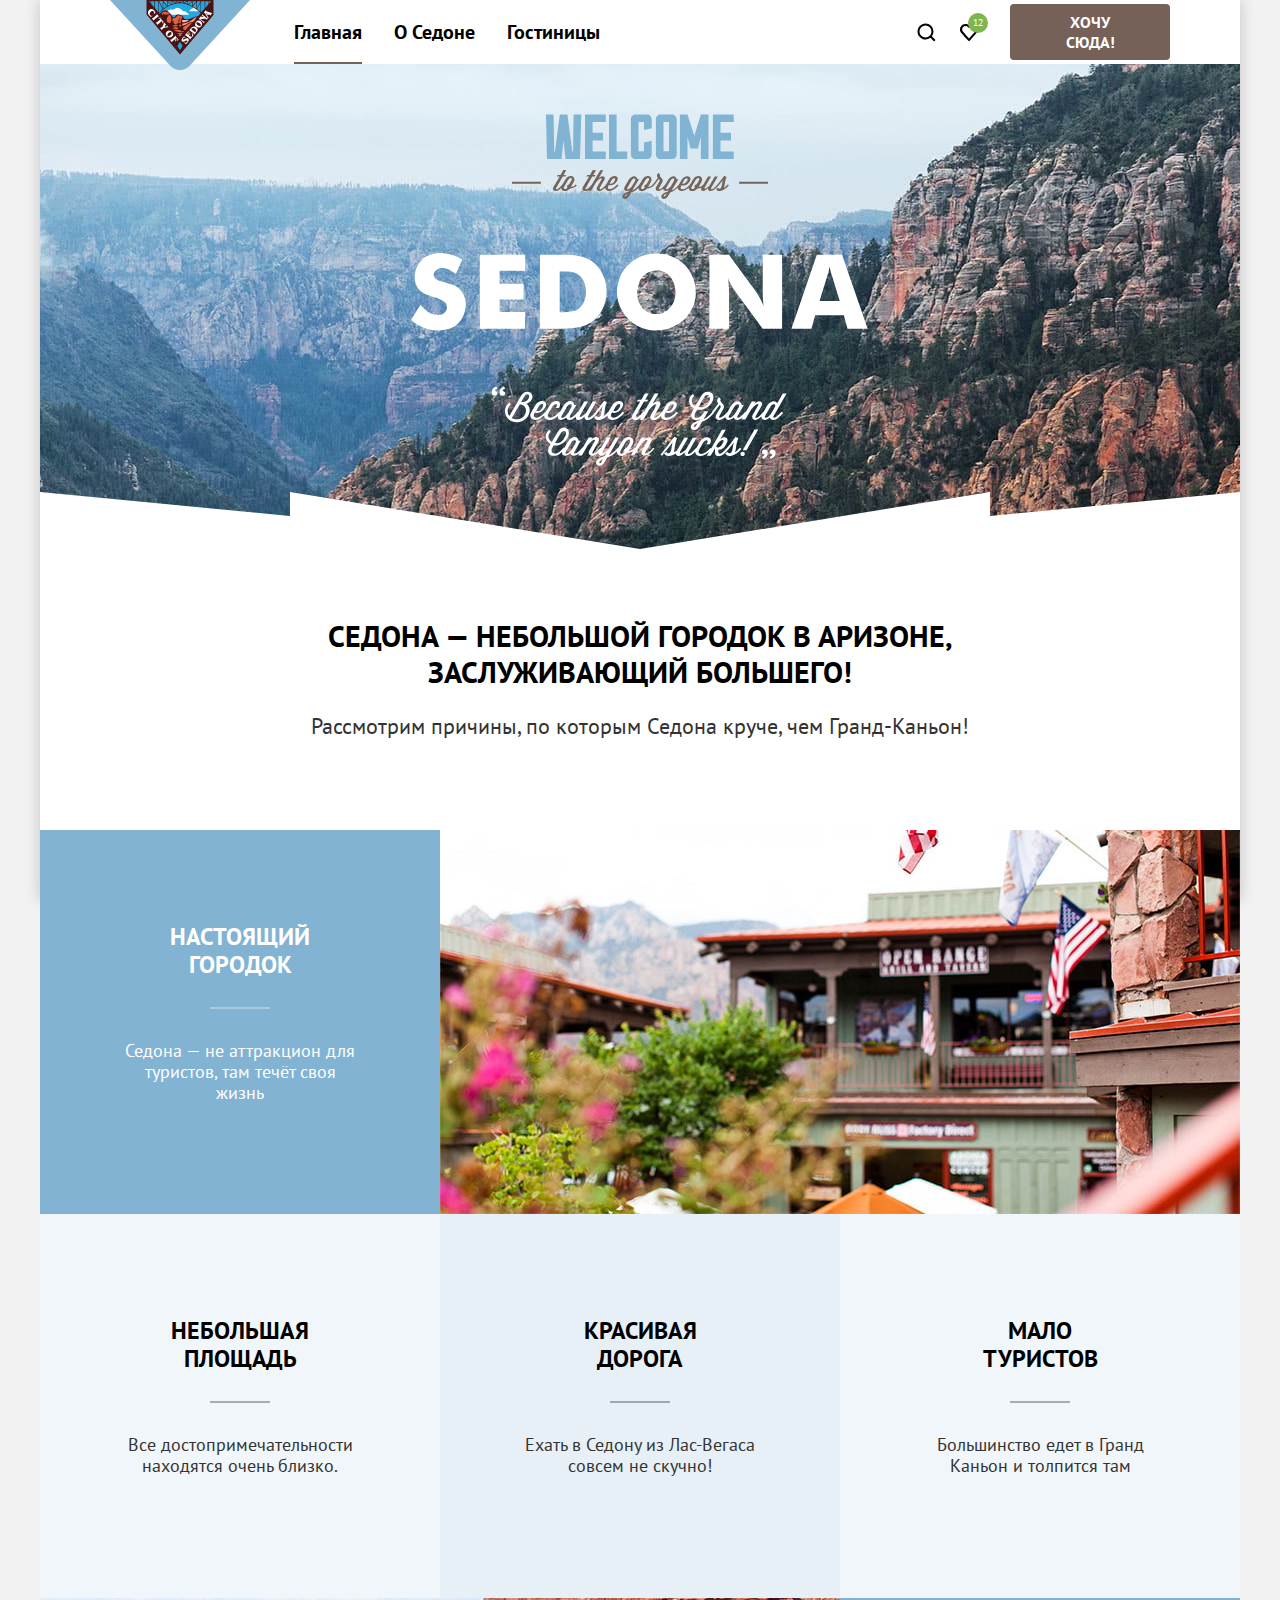
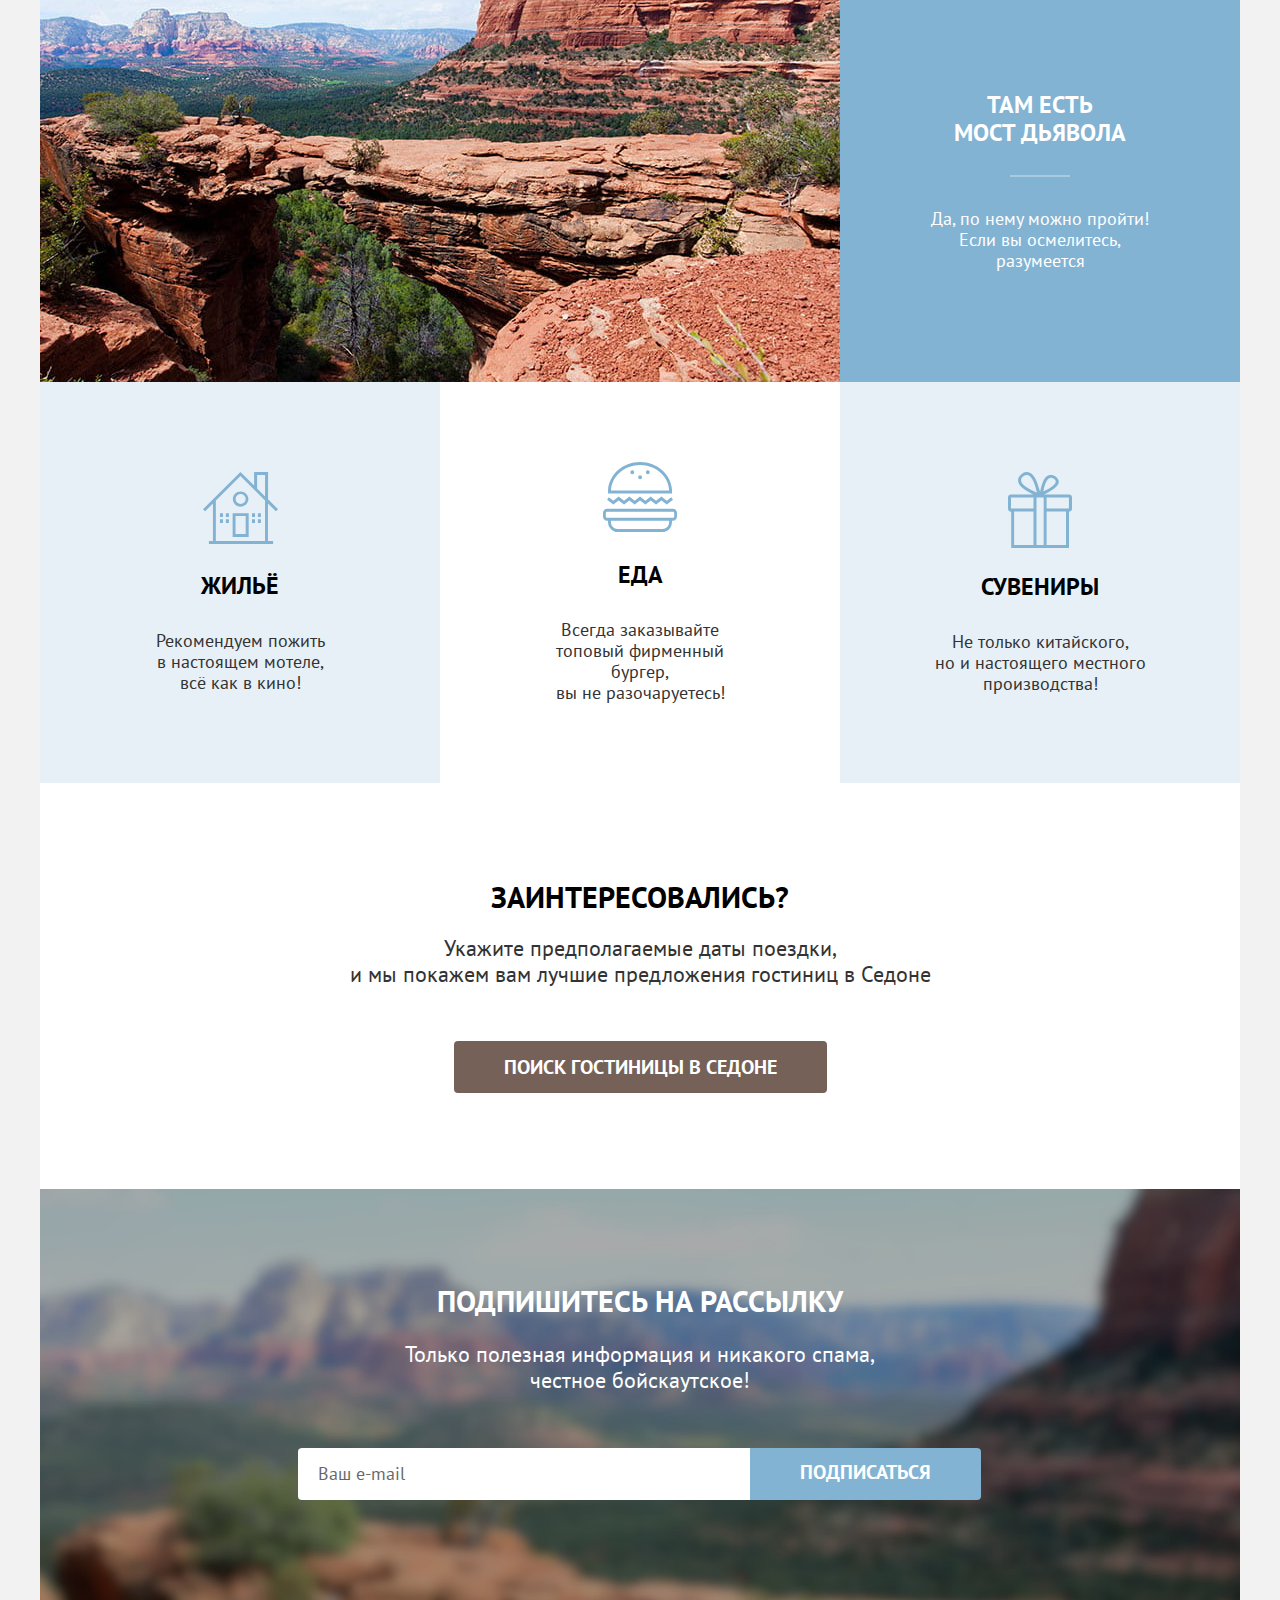
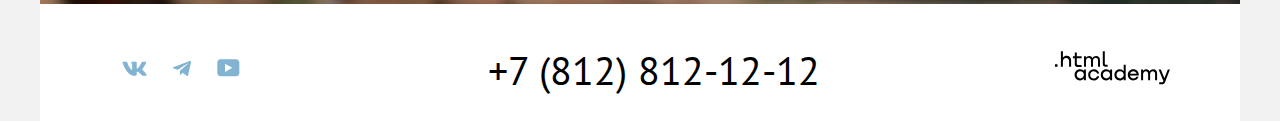
==== commit a7039ca2: "Merge pull request #14 from ZollyQuail/master" ====
--- a/index.html
+++ b/index.html
@@ -12,7 +12,7 @@
     <div class="container shadow">
       <header class="main-header">
         <span>
-          <img class="main-header-logo" src="images/vectors/logo-sedona.svg" width="140" height="70"
+          <img class="main-header-logo" src="images/vectors/logo-sedonaa.svg" width="140" height="70"
             alt="Лого города Седона.">
         </span>
         <nav class="navigation">
@@ -119,7 +119,6 @@
                 <p class="advantages-description">Рекомендуем пожить <br> в настоящем мотеле, <br> всё как в кино!</p>
               </div>
             </li>
-
             <li class="advantages-item">
               <div class="advantages-wrapper-services">
                 <div class="advantages-food">
@@ -130,7 +129,6 @@
                   разочаруетесь! </p>
               </div>
             </li>
-
             <li class="advantages-item">
               <div class="advantages-wrapper-services advantages-light-blue">
                 <div class="advantages-souvenirs">
--- a/styles/styles.css
+++ b/styles/styles.css
@@ -139,7 +139,7 @@
 
 .navigation-link {
   position: relative;
-  display: block;
+  display: flex;
   padding: 20px 16px;
   font-size: 20px;
   line-height: 24px;
@@ -168,7 +168,6 @@
   width: calc(100% - 32px);
   bottom: 0;
   background-color: #756257;
-  z-index: 1;
 }
 
 .navigation-icon {
@@ -650,7 +649,7 @@
 
 
 .sedona-hotels-filter {
-  padding: 32px 70px 70px 70px;
+  padding: 33px 70px 70px 70px;
   max-width: 1200px;
   min-height: 412px;
   background-image: url("../images/catalog/catalog-background.jpg");
@@ -664,15 +663,15 @@
 .inner-header {
   width: 1086px;
   margin: 0;
+  padding-top: 2px;
 }
 
 .inner-header-title {
   font-weight: 700;
   font-size: 60px;
-  line-height: 78px;
+  line-height: 76px;
   text-align: left;
   text-transform: none;
-
   margin: 0;
   padding: 0;
 }
@@ -1563,8 +1562,8 @@
 }
 
 .footer-social-item {
-  margin-top: 5px;
-  margin-bottom: 5px;
+  margin-top: 10px;
+  margin-bottom: 10px;
 }
 
 .footer-social-item:not(:last-child) {
@@ -1651,6 +1650,7 @@
   width: 100%;
   height: 100%;
   background-color: rgba(242, 242, 242, 0.8);
+  overflow: auto;
 }
 
 .modal-container-close {
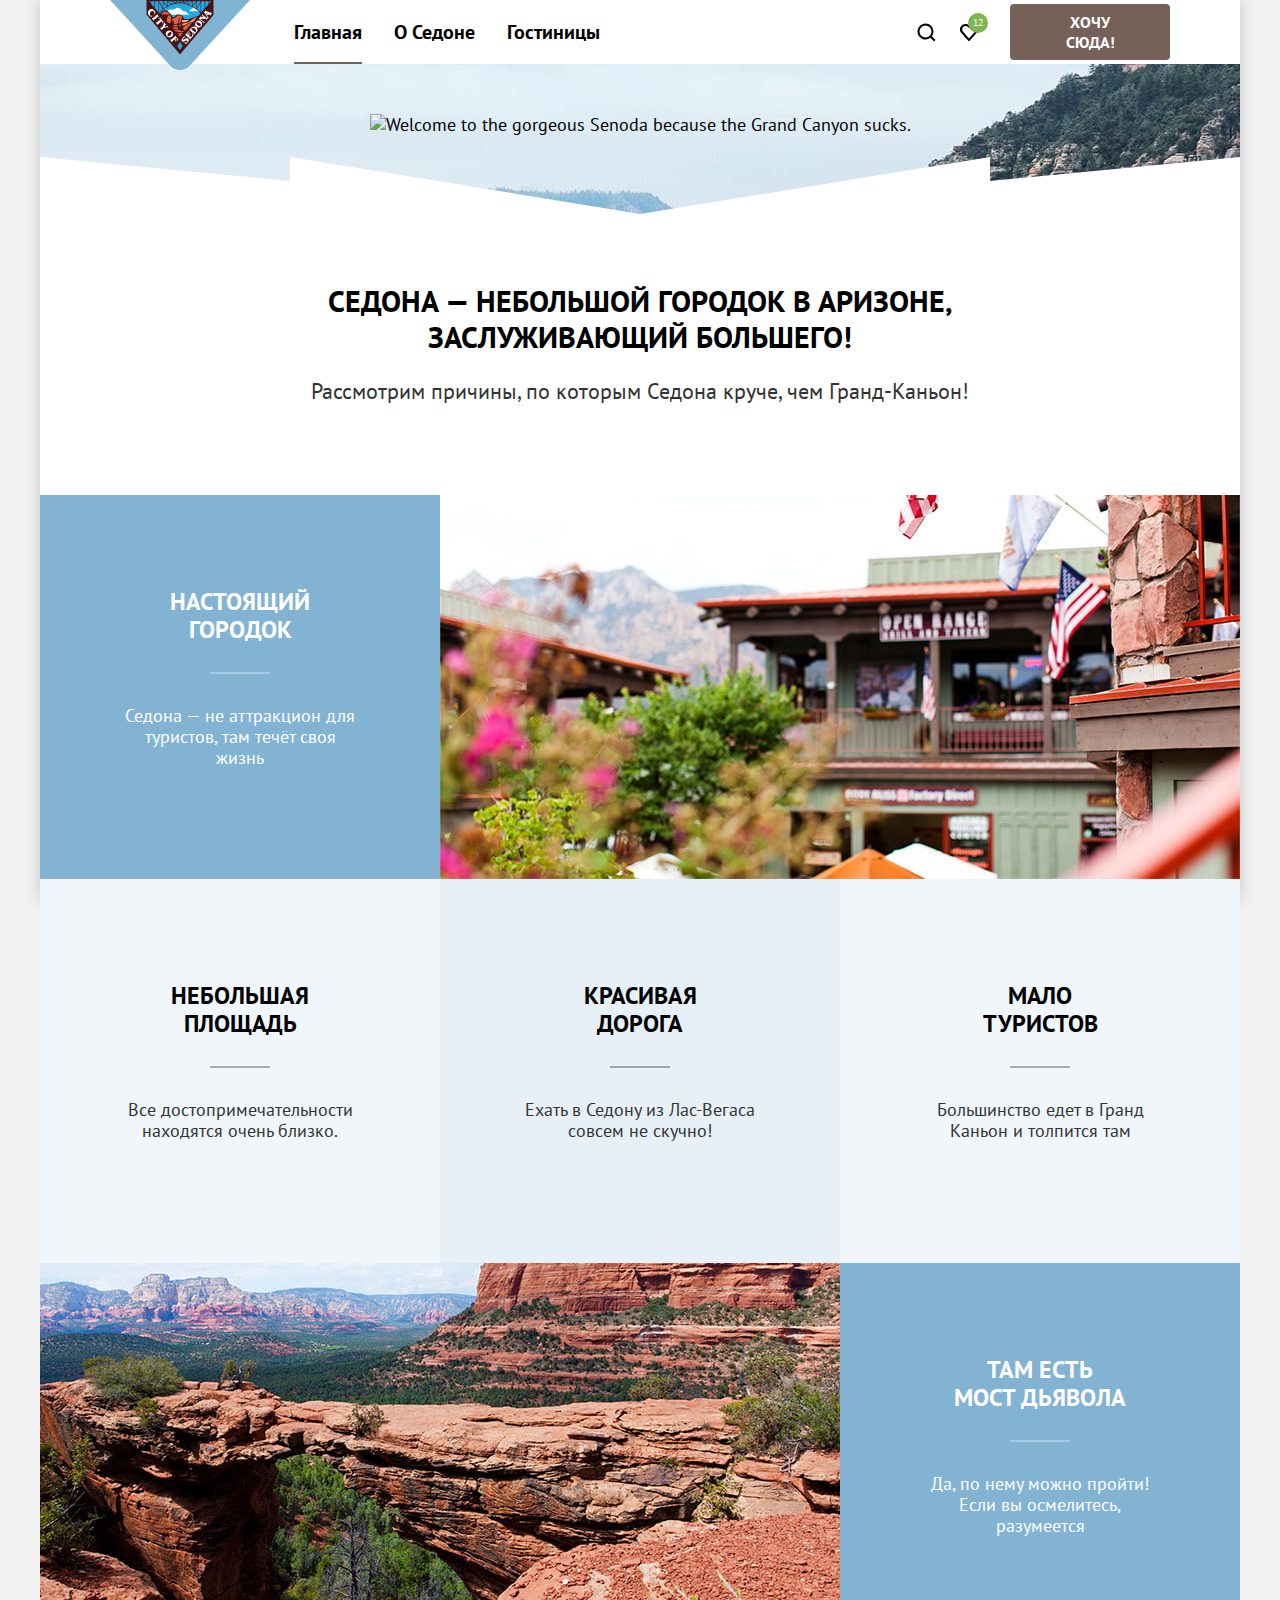
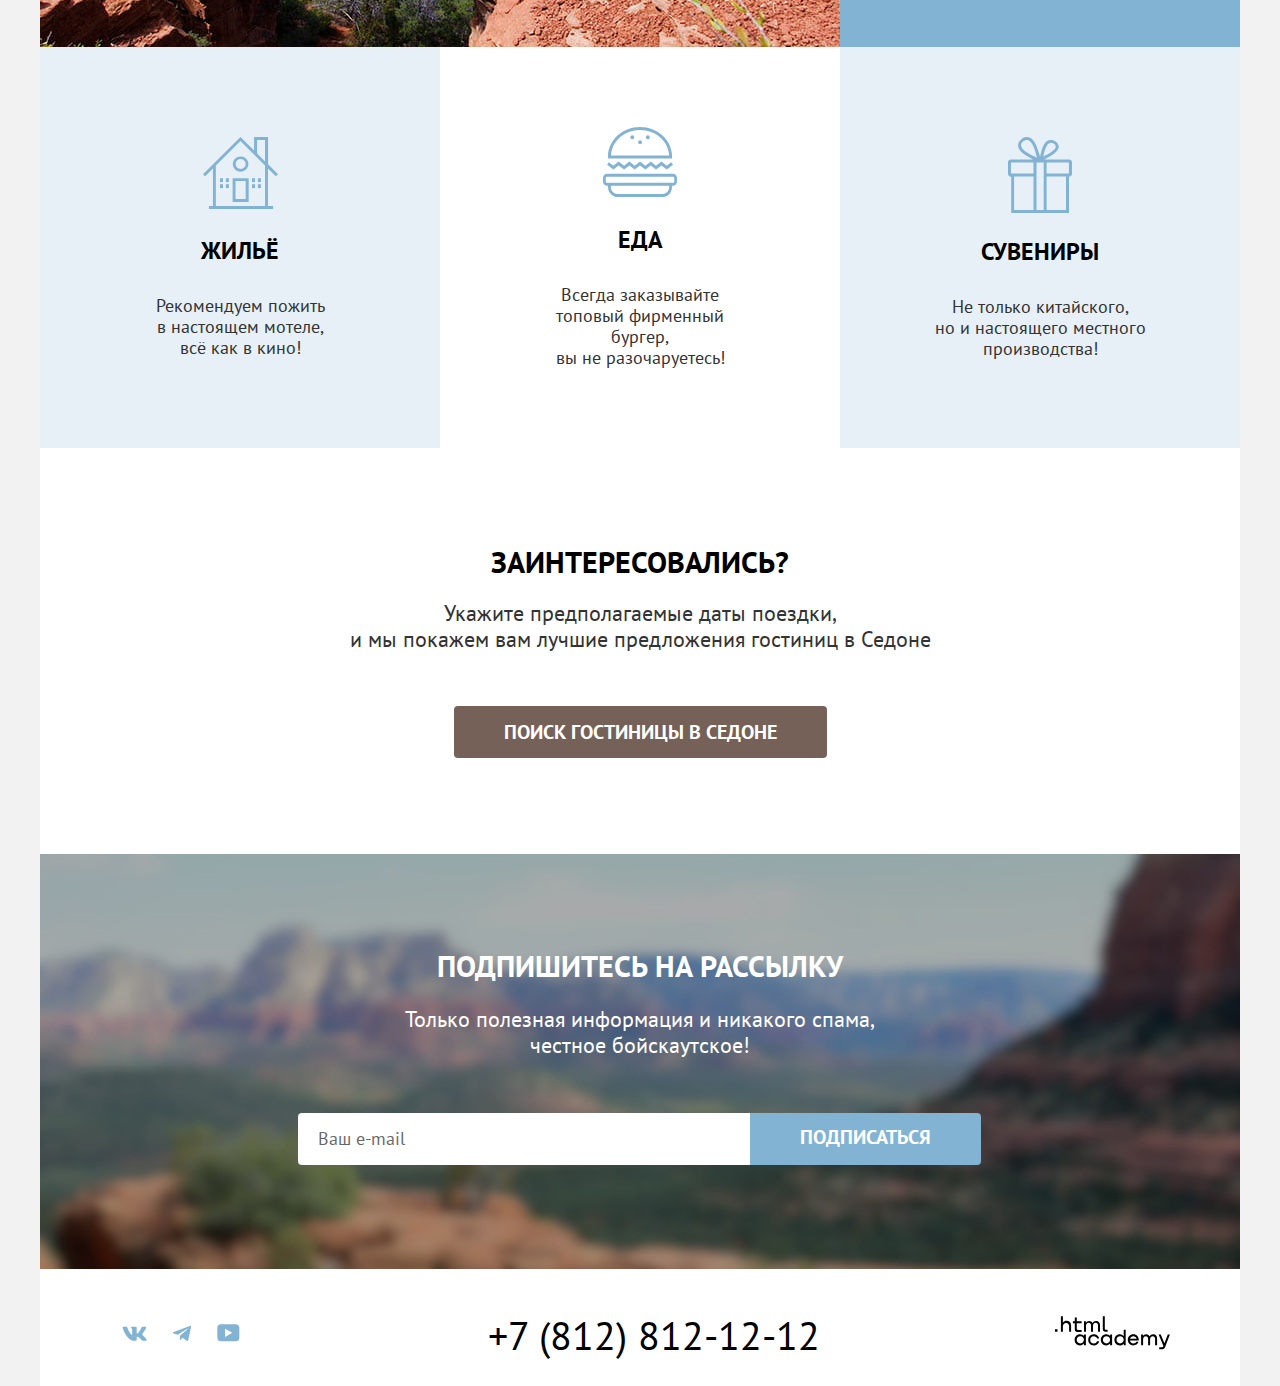
==== commit 6a53df8d: "Update index.html" ====
--- a/index.html
+++ b/index.html
@@ -57,7 +57,7 @@
       </header>
       <main class="main-container">
         <div class="hero-image">
-          <img class="main-picture" src="images/Vectors/welcome-all.svg" width="458" height="352"
+          <img class="main-picture" src="images/vectors/welcome-all.svg" width="458" height="352"
             alt="Welcome to the gorgeous Senoda because the Grand Canyon sucks.">
           <div class="hero-bottom-zigzag"></div>
         </div>
@@ -112,18 +112,14 @@
             </li>
             <li class="advantages-item">
               <div class="advantages-wrapper-services advantages-light-blue">
-                <div class="advantages-house">
-                  <span class="visually-hidden">иконка домика.</span>
-                </div>
+                <div class="advantages-house"></div>
                 <h3 class="advantages-title advantages-title-services">Жильё</h3>
                 <p class="advantages-description">Рекомендуем пожить <br> в настоящем мотеле, <br> всё как в кино!</p>
               </div>
             </li>
             <li class="advantages-item">
               <div class="advantages-wrapper-services">
-                <div class="advantages-food">
-                  <span class="visually-hidden">иконка бургера.</span>
-                </div>
+                <div class="advantages-food"></div>
                 <h3 class="advantages-title advantages-title-services">Еда</h3>
                 <p class="advantages-description">Всегда заказывайте <br> топовый фирменный бургер, <br> вы не
                   разочаруетесь! </p>
@@ -131,9 +127,7 @@
             </li>
             <li class="advantages-item">
               <div class="advantages-wrapper-services advantages-light-blue">
-                <div class="advantages-souvenirs">
-                  <span class="visually-hidden">иконка сувенира.</span>
-                </div>
+                <div class="advantages-souvenirs"></div>
                 <h3 class="advantages-title advantages-title-services">Сувениры</h3>
                 <p class="advantages-description">Не только китайского, <br> но и настоящего местного <br>
                   производства!
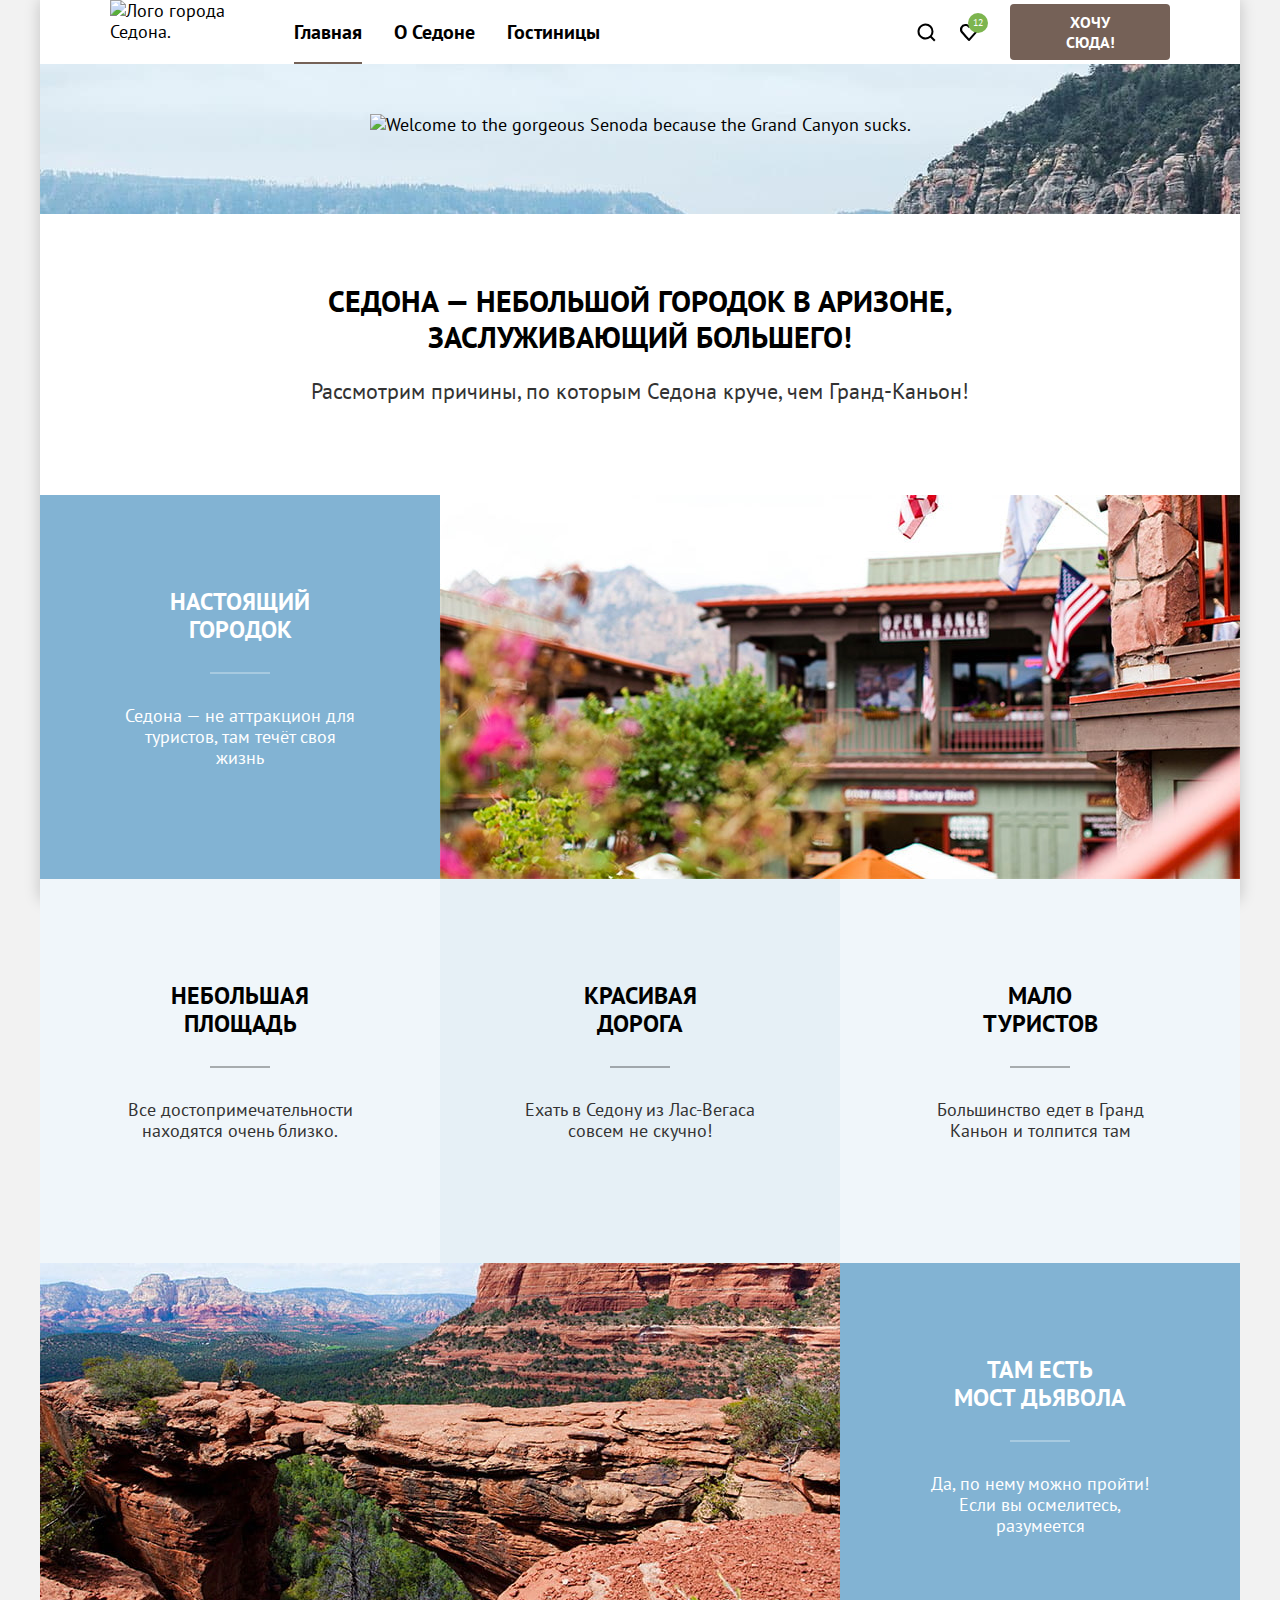
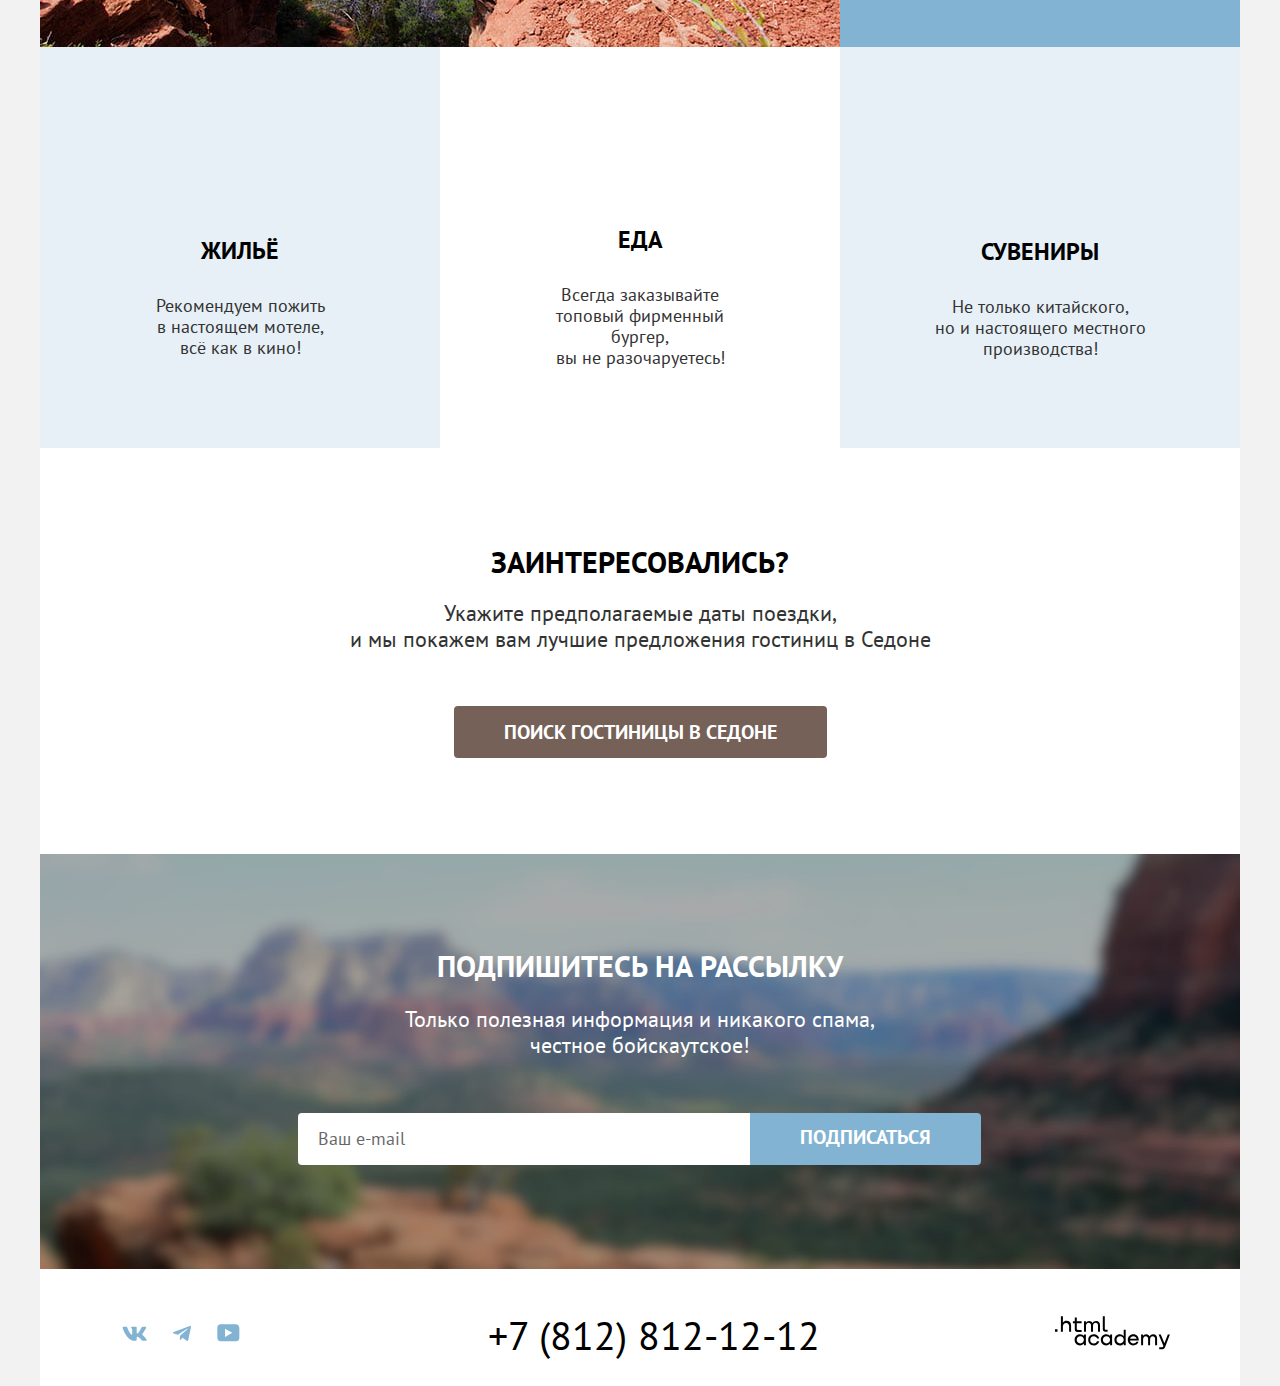
==== commit 4a63afdc: "images" ====
--- a/index.html
+++ b/index.html
@@ -12,7 +12,7 @@
     <div class="container shadow">
       <header class="main-header">
         <span>
-          <img class="main-header-logo" src="images/vectors/logo-sedonaa.svg" width="140" height="70"
+          <img class="main-header-logo" src="images/temps/logo-sedonaa.svg" width="140" height="70"
             alt="Лого города Седона.">
         </span>
         <nav class="navigation">
@@ -57,7 +57,7 @@
       </header>
       <main class="main-container">
         <div class="hero-image">
-          <img class="main-picture" src="images/vectors/welcome-all.svg" width="458" height="352"
+          <img class="main-picture" src="images/temps/welcome-all.svg" width="458" height="352"
             alt="Welcome to the gorgeous Senoda because the Grand Canyon sucks.">
           <div class="hero-bottom-zigzag"></div>
         </div>
--- a/styles/styles.css
+++ b/styles/styles.css
@@ -252,7 +252,7 @@
 }
 
 .hero-bottom-zigzag {
-  background-image: url("../images/vectors//vector.svg");
+  background-image: url("../images/temps/vector.svg");
   background-repeat: no-repeat;
   background-position: center bottom;
   height: 79px;
@@ -346,7 +346,7 @@
 .advantages-house {
   width: 75px;
   height: 72px;
-  background-image: url("../images/vectors/house.svg");
+  background-image: url("../images/temps/house.svg");
   background-repeat: no-repeat;
   background-position: center;
   margin-bottom: 28px;
@@ -355,7 +355,7 @@
 .advantages-food {
   width: 74px;
   height: 70px;
-  background-image: url("../images/vectors/food.svg");
+  background-image: url("../images/temps/food.svg");
   background-repeat: no-repeat;
   background-position: center;
   margin-bottom: 29px;
@@ -364,7 +364,7 @@
 .advantages-souvenirs {
   width: 64px;
   height: 76px;
-  background-image: url("../images/vectors/souvenirs.svg");
+  background-image: url("../images/temps/souvenirs.svg");
   background-repeat: no-repeat;
   background-position: center;
   margin-bottom: 25px;
@@ -715,7 +715,7 @@
   content: " ";
   width: 6px;
   height: 10px;
-  background-image: url("../images/vectors/breadcrumbs-arrow.svg");
+  background-image: url("../images/temps/breadcrumbs-arrow.svg");
   background-repeat: no-repeat;
   background-position: center;
   margin-left: 11px;
@@ -915,7 +915,7 @@
 }
 
 .custom-checkbox:checked + label::before {
-  background-image: url("../images/vectors/check-icon.svg");
+  background-image: url("../images/temps/check-icon.svg");
 }
 
 .custom-checkbox + label:hover::before,
@@ -1187,7 +1187,7 @@
 .sorting-list::before {
   position: absolute;
   content: "";
-  background-image: url("../images/vectors/sorting-arrow.svg");
+  background-image: url("../images/temps/sorting-arrow.svg");
   width: 12px;
   height: 7px;
   top: 20px;
@@ -1228,19 +1228,19 @@
 }
 
 .sorting-view-button.view-icons {
-  background-image: url("../images/vectors/view-iconss.svg");
+  background-image: url("../images/temps/view-iconss.svg");
   background-repeat: no-repeat;
   background-position: center;
 }
 
 .sorting-view-button.view-list {
-  background-image: url("../images/vectors/view-listt.svg");
+  background-image: url("../images/temps/view-listt.svg");
   background-repeat: no-repeat;
   background-position: center;
 }
 
 .sorting-view-button.view-gallery {
-  background-image: url("../images/vectors/view-galleryy.svg");
+  background-image: url("../images/temps/view-galleryy.svg");
   background-repeat: no-repeat;
   background-position: center;
 }
@@ -1399,7 +1399,7 @@
   padding: 0;
   max-width: 143px;
   height: 20px;
-  background: url("../images/vectors/star.svg");
+  background: url("../images/temps/star.svg");
   background-repeat: space;
   margin-top: 10px;
 }
@@ -1679,7 +1679,7 @@
   background-color: #f2f2f2;
   border: none;
   border-radius: 50%;
-  background-image: url("../images/vectors/close.svg");
+  background-image: url("../images/temps/close.svg");
   background-repeat: no-repeat;
   background-position: center;
   cursor: pointer;
@@ -1700,7 +1700,7 @@
 }
 
 .modal-close-button:disabled {
-  background-image: url("../images/vectors/close-gray.svg");
+  background-image: url("../images/temps/close-gray.svg");
 }
 
 .modal-title {
@@ -1812,7 +1812,7 @@
 }
 
 .input-field-arrival-departure {
-  background-image: url("../images/vectors/date.svg");
+  background-image: url("../images/temps/date.svg");
   background-repeat: no-repeat;
   background-position: 400px;
   width: 440px;
@@ -2032,7 +2032,7 @@
 
 .tooltip-text::after {
   content: "";
-  background-image: url("../images/vectors/tooltip-triangle.svg");
+  background-image: url("../images/temps/tooltip-triangle.svg");
   width: 19px;
   height: 9px;
   position: absolute;
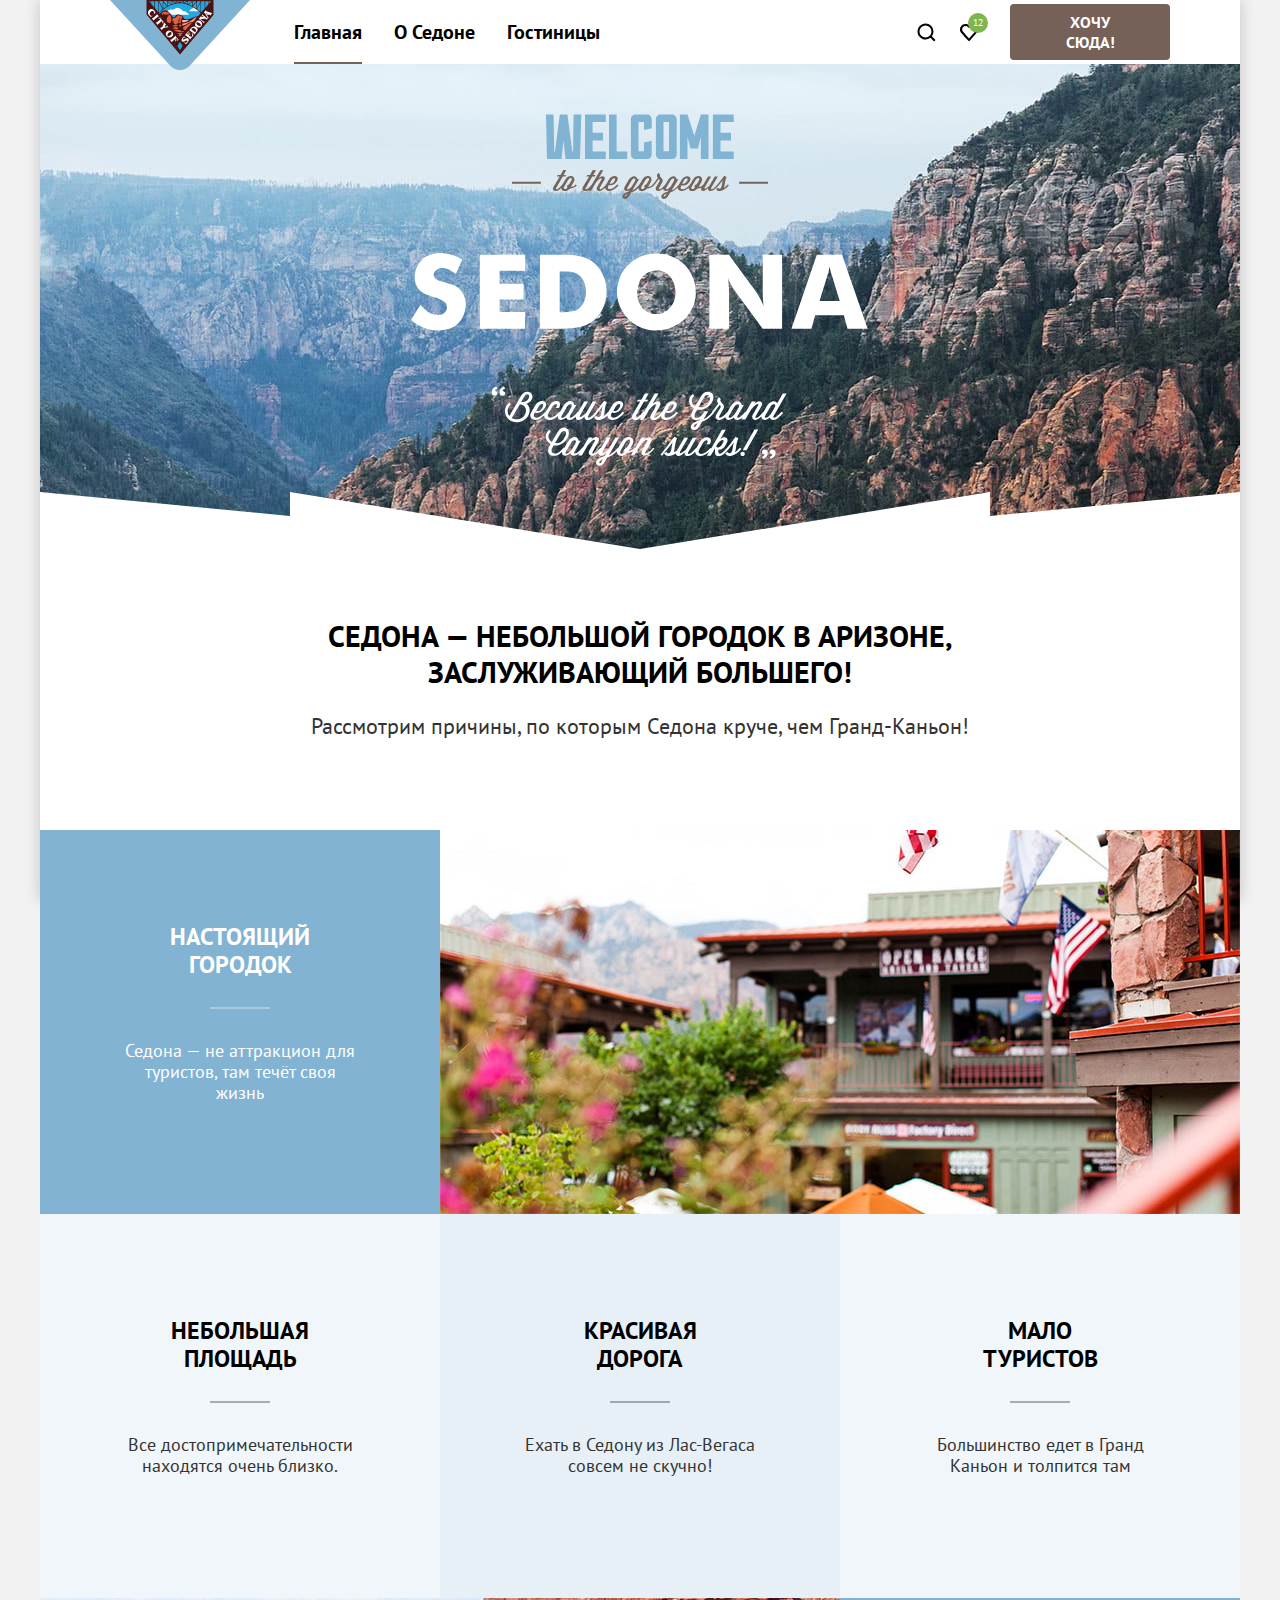
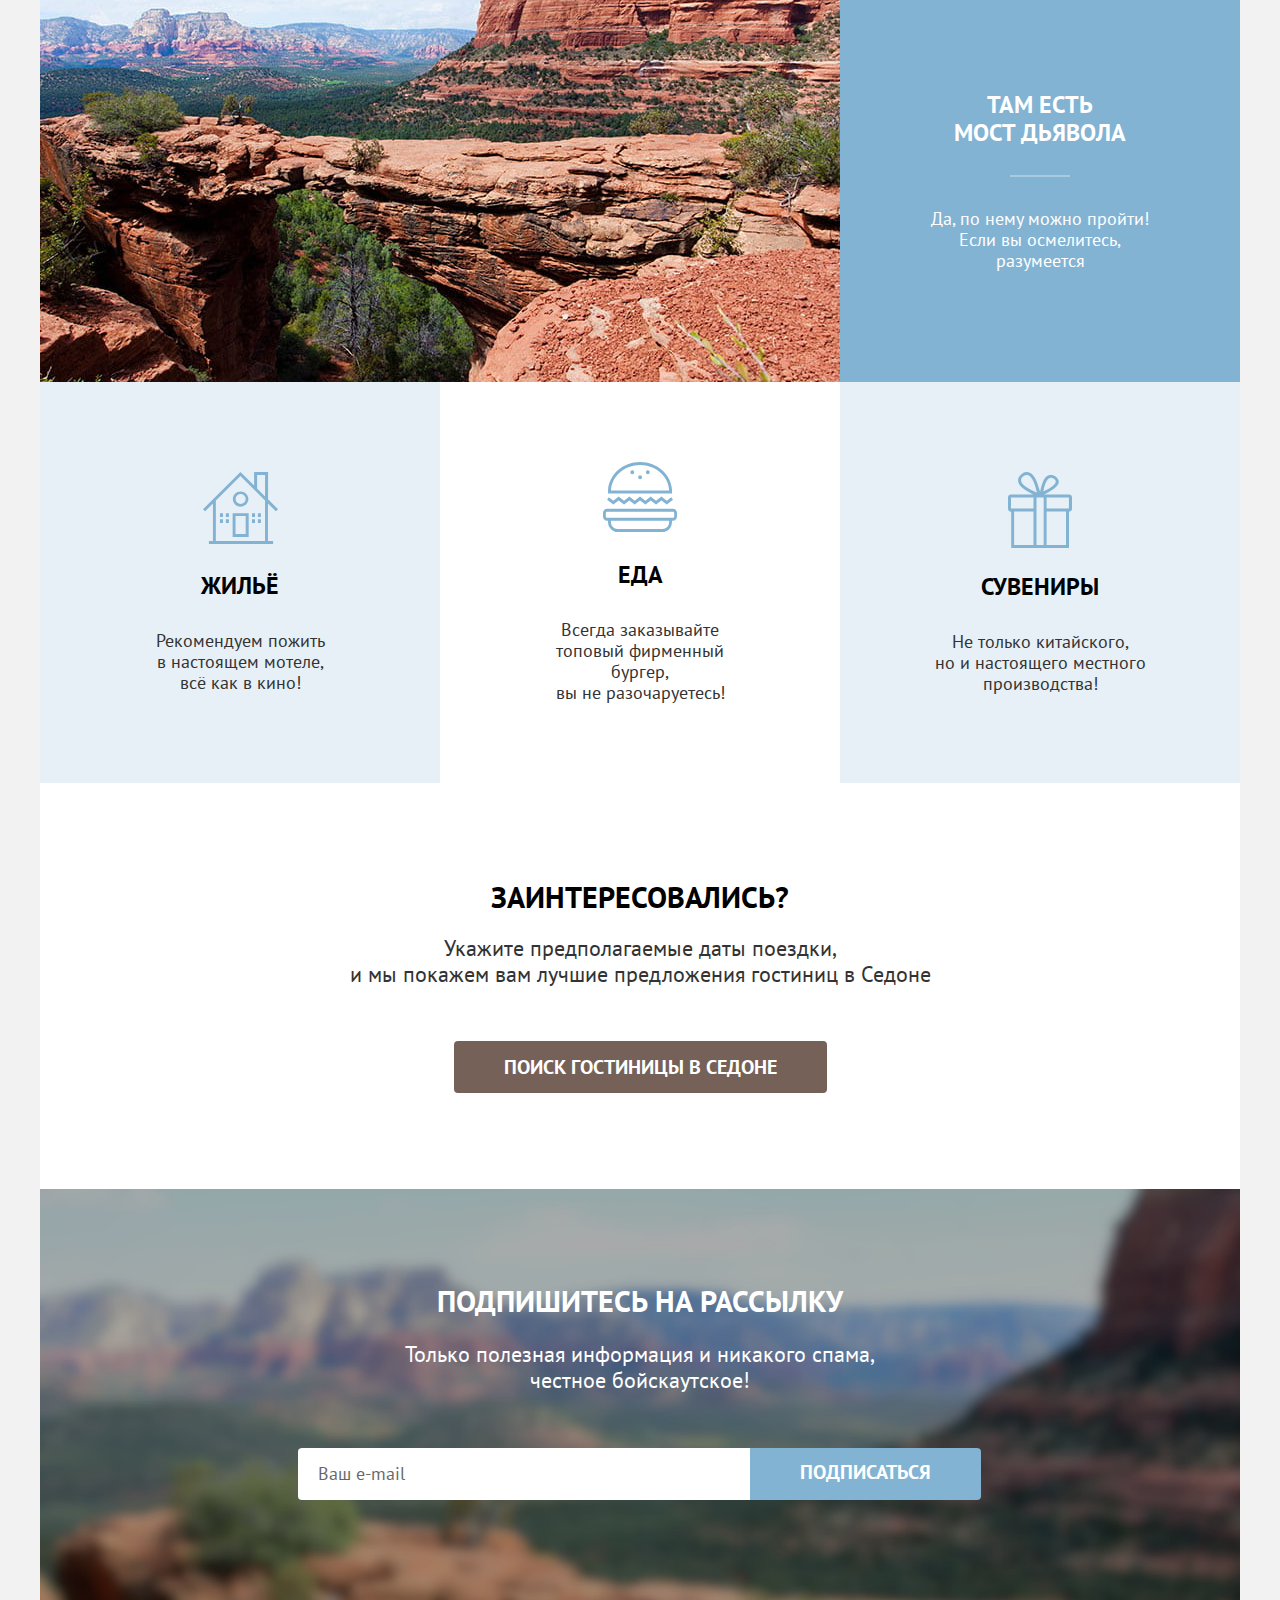
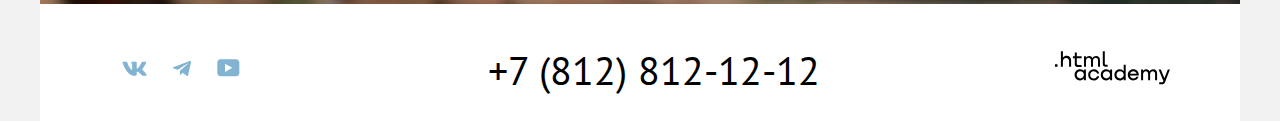
==== commit 97469048: "images" ====
--- a/index.html
+++ b/index.html
@@ -12,7 +12,7 @@
     <div class="container shadow">
       <header class="main-header">
         <span>
-          <img class="main-header-logo" src="images/temps/logo-sedonaa.svg" width="140" height="70"
+          <img class="main-header-logo" src="images/vectors/logo-sedonaa.svg" width="140" height="70"
             alt="Лого города Седона.">
         </span>
         <nav class="navigation">
@@ -57,7 +57,7 @@
       </header>
       <main class="main-container">
         <div class="hero-image">
-          <img class="main-picture" src="images/temps/welcome-all.svg" width="458" height="352"
+          <img class="main-picture" src="images/vectors/welcome-all.svg" width="458" height="352"
             alt="Welcome to the gorgeous Senoda because the Grand Canyon sucks.">
           <div class="hero-bottom-zigzag"></div>
         </div>
--- a/styles/styles.css
+++ b/styles/styles.css
@@ -252,7 +252,7 @@
 }
 
 .hero-bottom-zigzag {
-  background-image: url("../images/temps/vector.svg");
+  background-image: url("../images/vectors/vector.svg");
   background-repeat: no-repeat;
   background-position: center bottom;
   height: 79px;
@@ -346,7 +346,7 @@
 .advantages-house {
   width: 75px;
   height: 72px;
-  background-image: url("../images/temps/house.svg");
+  background-image: url("../images/vectors/house.svg");
   background-repeat: no-repeat;
   background-position: center;
   margin-bottom: 28px;
@@ -355,7 +355,7 @@
 .advantages-food {
   width: 74px;
   height: 70px;
-  background-image: url("../images/temps/food.svg");
+  background-image: url("../images/vectors/food.svg");
   background-repeat: no-repeat;
   background-position: center;
   margin-bottom: 29px;
@@ -364,7 +364,7 @@
 .advantages-souvenirs {
   width: 64px;
   height: 76px;
-  background-image: url("../images/temps/souvenirs.svg");
+  background-image: url("../images/vectors/souvenirs.svg");
   background-repeat: no-repeat;
   background-position: center;
   margin-bottom: 25px;
@@ -715,7 +715,7 @@
   content: " ";
   width: 6px;
   height: 10px;
-  background-image: url("../images/temps/breadcrumbs-arrow.svg");
+  background-image: url("../images/vectors/breadcrumbs-arrow.svg");
   background-repeat: no-repeat;
   background-position: center;
   margin-left: 11px;
@@ -915,7 +915,7 @@
 }
 
 .custom-checkbox:checked + label::before {
-  background-image: url("../images/temps/check-icon.svg");
+  background-image: url("../images/vectors/check-icon.svg");
 }
 
 .custom-checkbox + label:hover::before,
@@ -1187,7 +1187,7 @@
 .sorting-list::before {
   position: absolute;
   content: "";
-  background-image: url("../images/temps/sorting-arrow.svg");
+  background-image: url("../images/vectors/sorting-arrow.svg");
   width: 12px;
   height: 7px;
   top: 20px;
@@ -1228,19 +1228,19 @@
 }
 
 .sorting-view-button.view-icons {
-  background-image: url("../images/temps/view-iconss.svg");
+  background-image: url("../images/vectors/view-iconss.svg");
   background-repeat: no-repeat;
   background-position: center;
 }
 
 .sorting-view-button.view-list {
-  background-image: url("../images/temps/view-listt.svg");
+  background-image: url("../images/vectors/view-listt.svg");
   background-repeat: no-repeat;
   background-position: center;
 }
 
 .sorting-view-button.view-gallery {
-  background-image: url("../images/temps/view-galleryy.svg");
+  background-image: url("../images/vectors/view-galleryy.svg");
   background-repeat: no-repeat;
   background-position: center;
 }
@@ -1399,7 +1399,7 @@
   padding: 0;
   max-width: 143px;
   height: 20px;
-  background: url("../images/temps/star.svg");
+  background: url("../images/vectors/star.svg");
   background-repeat: space;
   margin-top: 10px;
 }
@@ -1679,7 +1679,7 @@
   background-color: #f2f2f2;
   border: none;
   border-radius: 50%;
-  background-image: url("../images/temps/close.svg");
+  background-image: url("../images/vectors/close.svg");
   background-repeat: no-repeat;
   background-position: center;
   cursor: pointer;
@@ -1700,7 +1700,7 @@
 }
 
 .modal-close-button:disabled {
-  background-image: url("../images/temps/close-gray.svg");
+  background-image: url("../images/vectors/close-gray.svg");
 }
 
 .modal-title {
@@ -1812,7 +1812,7 @@
 }
 
 .input-field-arrival-departure {
-  background-image: url("../images/temps/date.svg");
+  background-image: url("../images/vectors/date.svg");
   background-repeat: no-repeat;
   background-position: 400px;
   width: 440px;
@@ -2032,7 +2032,7 @@
 
 .tooltip-text::after {
   content: "";
-  background-image: url("../images/temps/tooltip-triangle.svg");
+  background-image: url("../images/vectors/tooltip-triangle.svg");
   width: 19px;
   height: 9px;
   position: absolute;
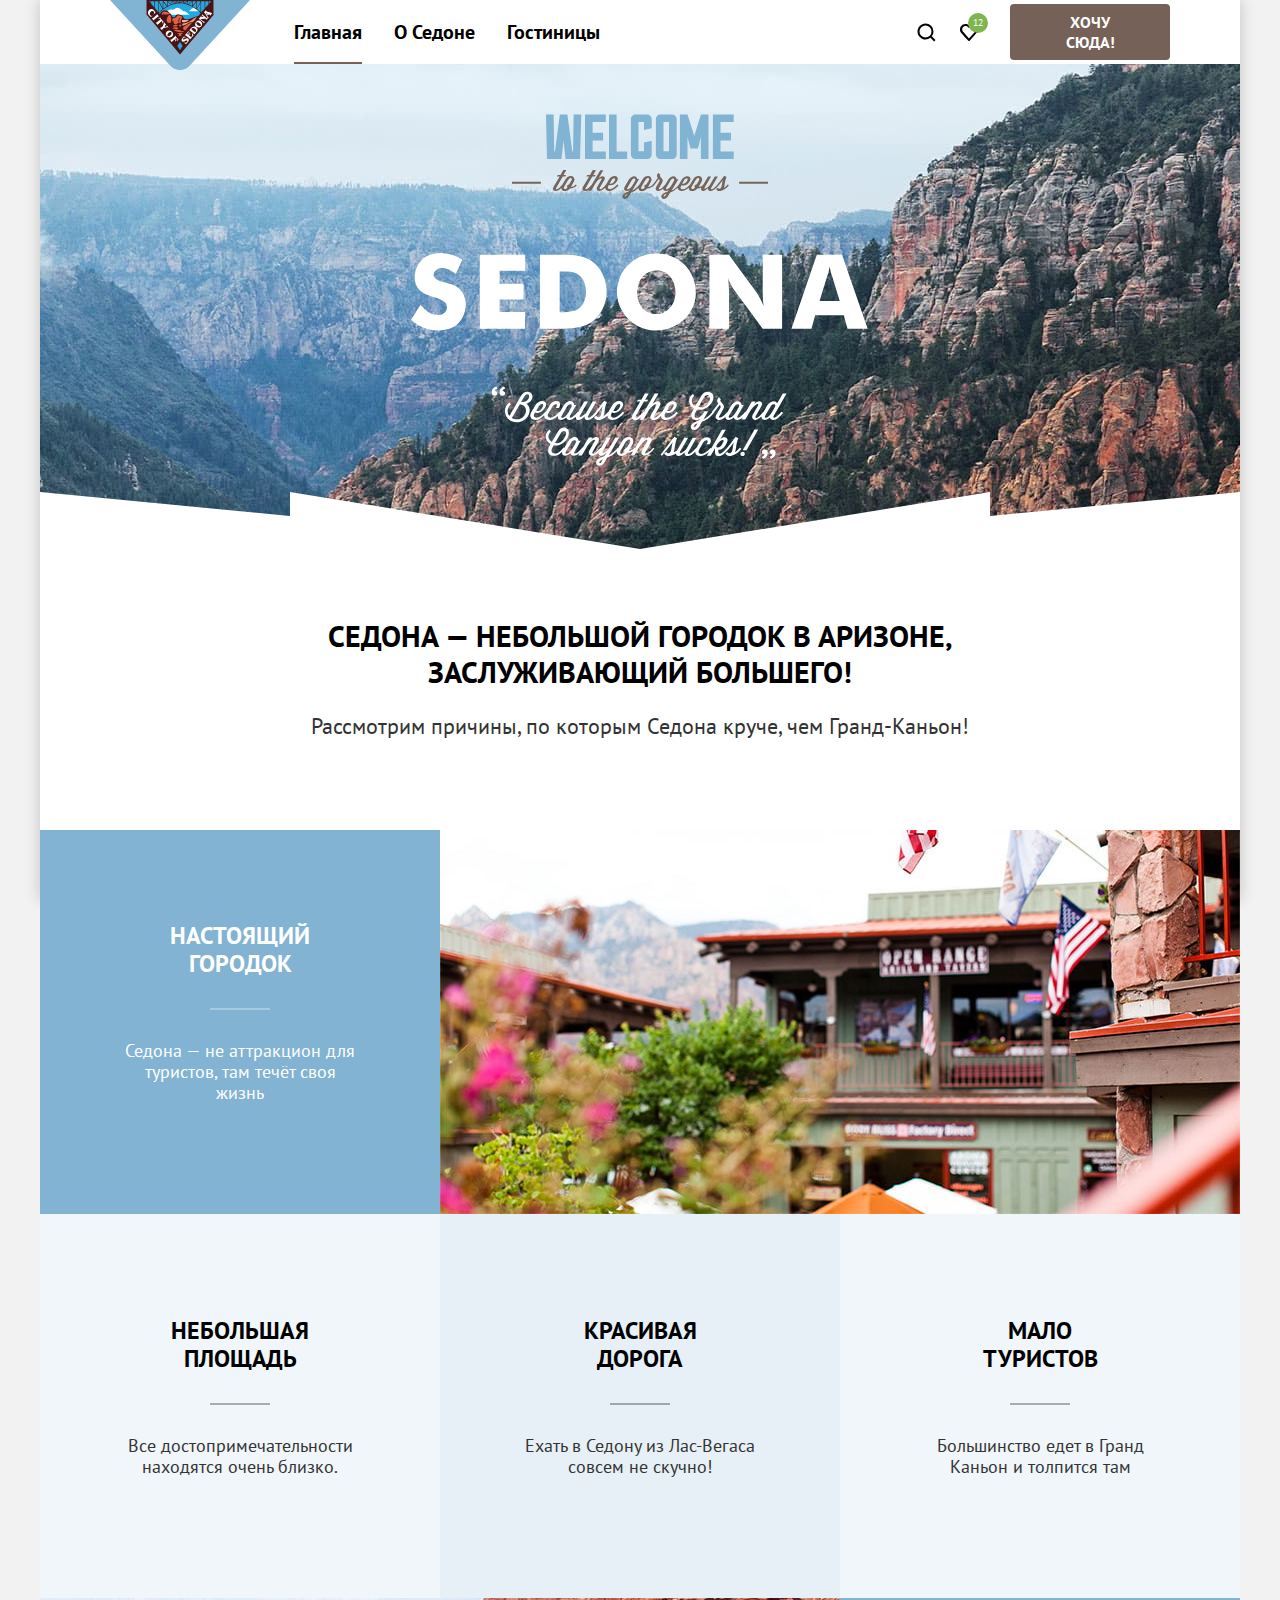
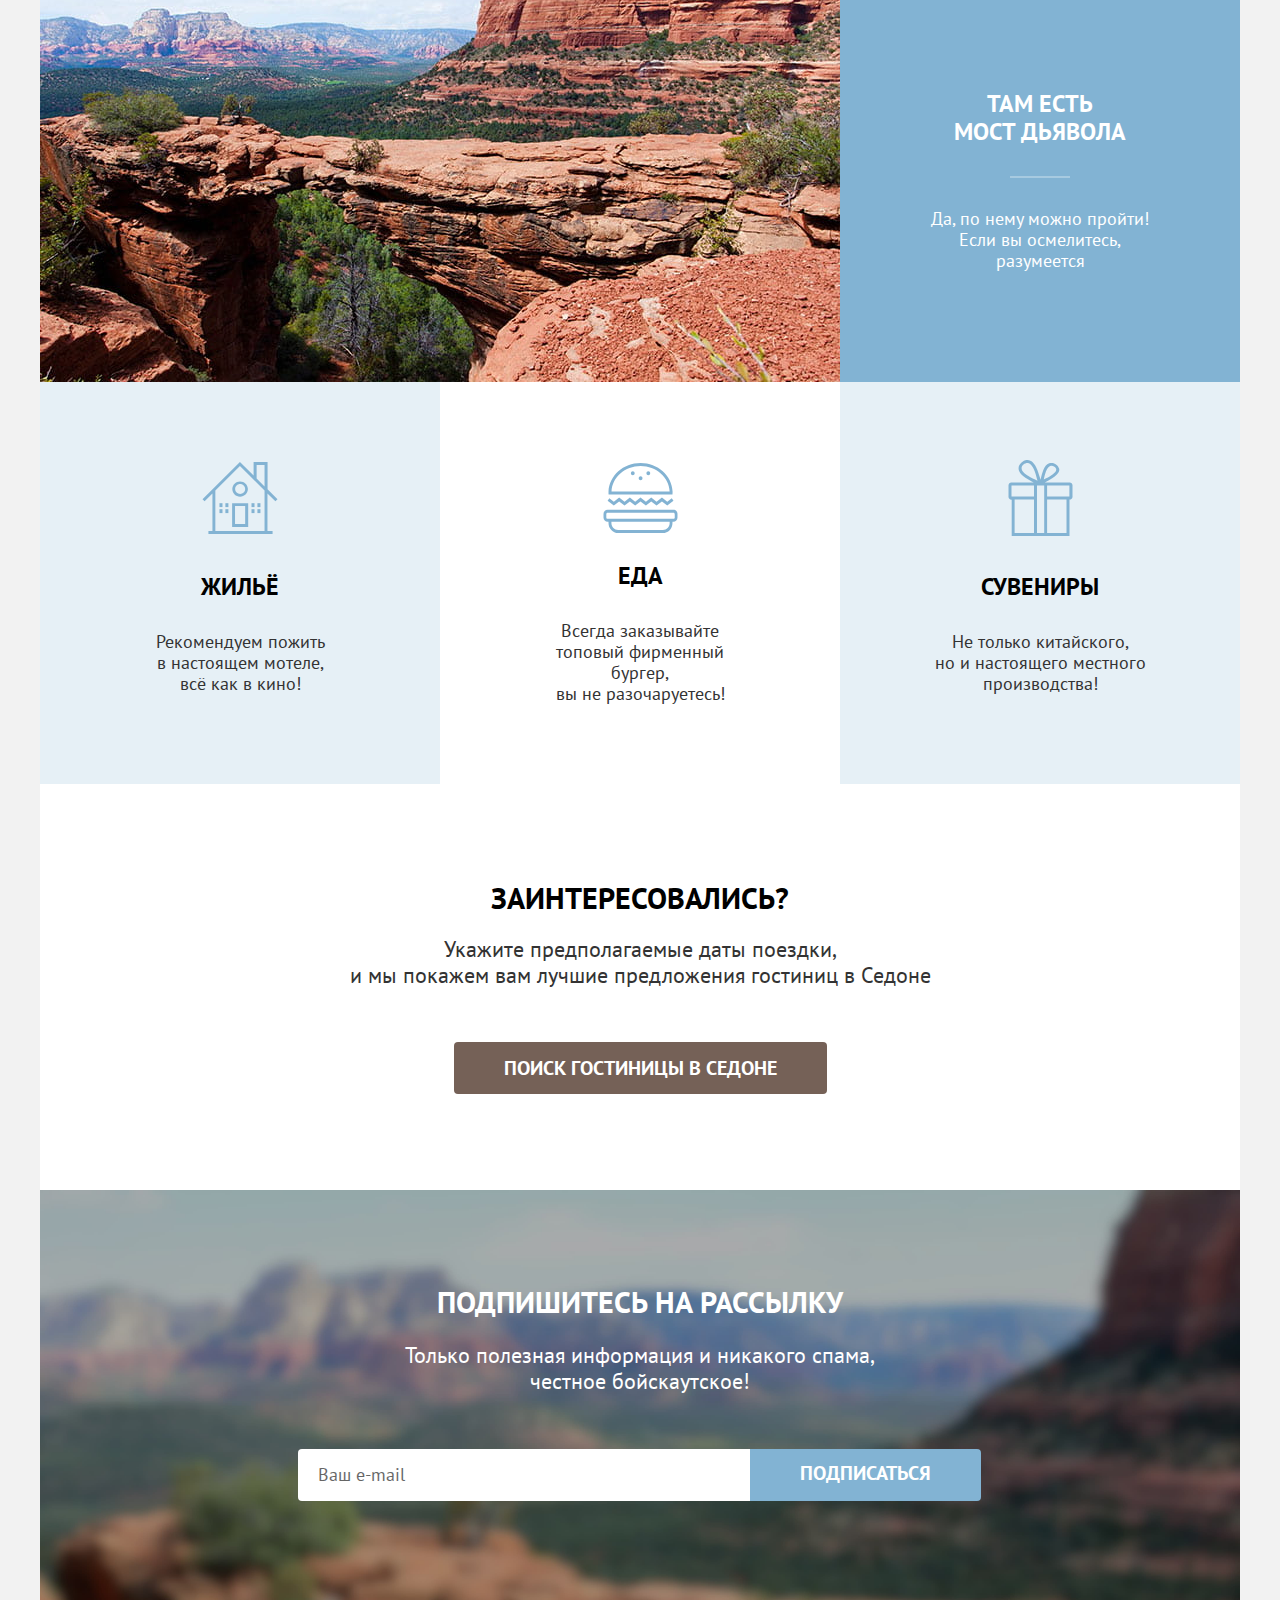
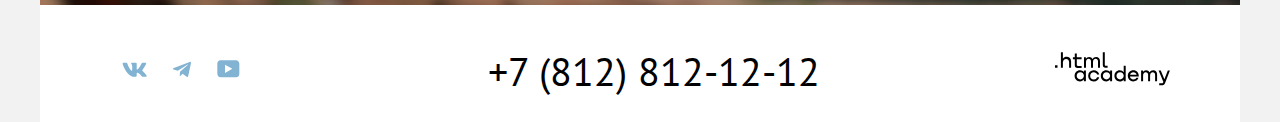
==== commit 13b92587: "latest changes" ====
--- a/index.html
+++ b/index.html
@@ -9,7 +9,7 @@
   </head>
 
   <body>
-    <div class="container shadow">
+    <div class="container">
       <header class="main-header">
         <span>
           <img class="main-header-logo" src="images/vectors/logo-sedonaa.svg" width="140" height="70"
@@ -111,23 +111,20 @@
               </div>
             </li>
             <li class="advantages-item">
-              <div class="advantages-wrapper-services advantages-light-blue">
-                <div class="advantages-house"></div>
+              <div class="advantages-wrapper-services advantages-light-blue advantages-house">
                 <h3 class="advantages-title advantages-title-services">Жильё</h3>
                 <p class="advantages-description">Рекомендуем пожить <br> в настоящем мотеле, <br> всё как в кино!</p>
               </div>
             </li>
             <li class="advantages-item">
-              <div class="advantages-wrapper-services">
-                <div class="advantages-food"></div>
+              <div class="advantages-wrapper-services advantages-food">
                 <h3 class="advantages-title advantages-title-services">Еда</h3>
                 <p class="advantages-description">Всегда заказывайте <br> топовый фирменный бургер, <br> вы не
                   разочаруетесь! </p>
               </div>
             </li>
             <li class="advantages-item">
-              <div class="advantages-wrapper-services advantages-light-blue">
-                <div class="advantages-souvenirs"></div>
+              <div class="advantages-wrapper-services advantages-light-blue advantages-souvenirs">
                 <h3 class="advantages-title advantages-title-services">Сувениры</h3>
                 <p class="advantages-description">Не только китайского, <br> но и настоящего местного <br>
                   производства!
--- a/styles/styles.css
+++ b/styles/styles.css
@@ -337,6 +337,7 @@
   width: 400px;
   min-height: 384px;
   padding: 80px 85px 80px 85px;
+
 }
 
 .advantages-icon {
@@ -344,30 +345,22 @@
 }
 
 .advantages-house {
-  width: 75px;
-  height: 72px;
   background-image: url("../images/vectors/house.svg");
   background-repeat: no-repeat;
-  background-position: center;
-  margin-bottom: 28px;
-}
+  background-position: center 80px;
+}
+
 
 .advantages-food {
-  width: 74px;
-  height: 70px;
   background-image: url("../images/vectors/food.svg");
   background-repeat: no-repeat;
-  background-position: center;
-  margin-bottom: 29px;
+  background-position: center 81px;
 }
 
 .advantages-souvenirs {
-  width: 64px;
-  height: 76px;
   background-image: url("../images/vectors/souvenirs.svg");
   background-repeat: no-repeat;
-  background-position: center;
-  margin-bottom: 25px;
+  background-position: center 78px;
 }
 
 .advantages-title {
@@ -383,13 +376,17 @@
       -ms-flex-align: center;
           align-items: center;
   margin: 0;
-  margin-bottom: 61px;
+  margin-bottom: 62px;
   font-weight: 700;
   font-size: 24px;
   line-height: 28px;
   text-transform: uppercase;
 }
 
+.advantages-title.advantages-title-services {
+  padding-top: 100px;
+}
+
 .advantages-title.advantages-title-services::after {
   display: none;
 }
@@ -397,7 +394,7 @@
 .advantages-title::after {
   content: "";
   position: absolute;
-  bottom: -30px;
+  bottom: -32px;
   width: 60px;
   height: 2px;
   background-color: rgba(0, 0, 0, 0.3);
